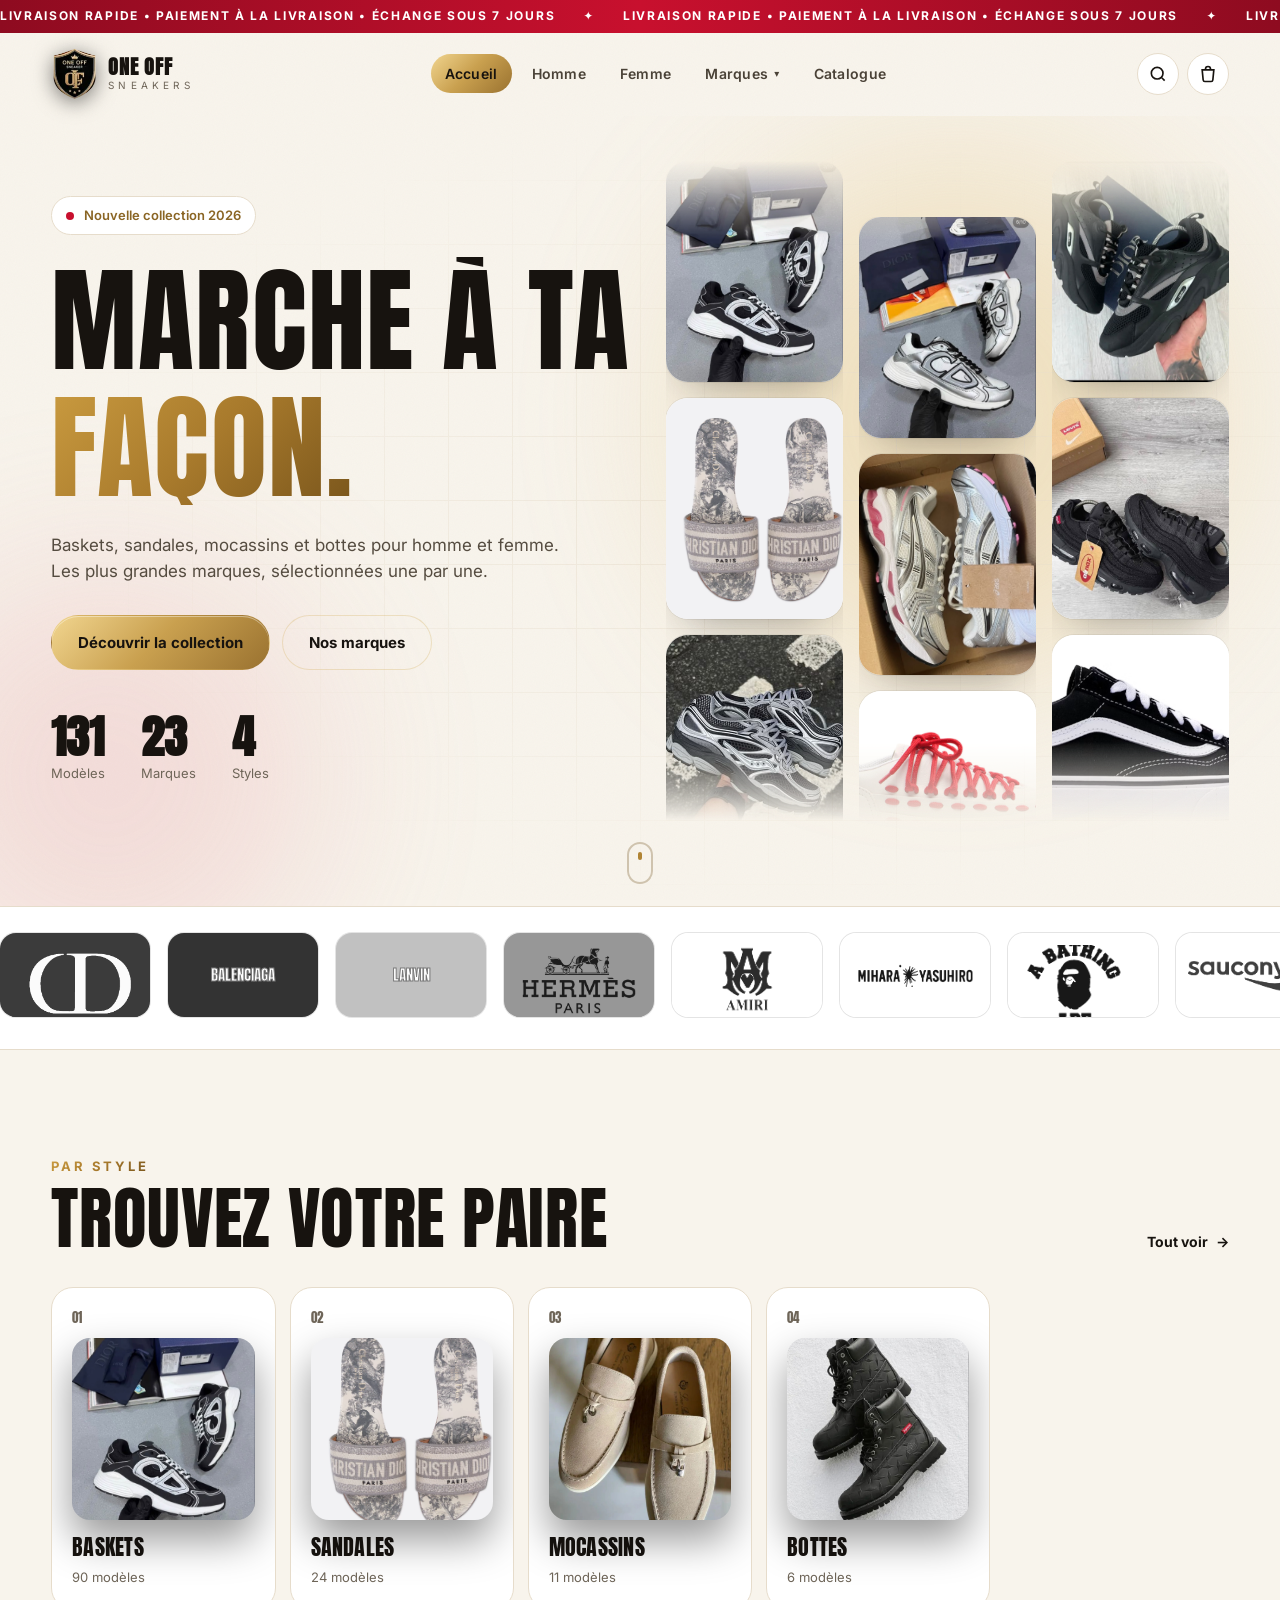
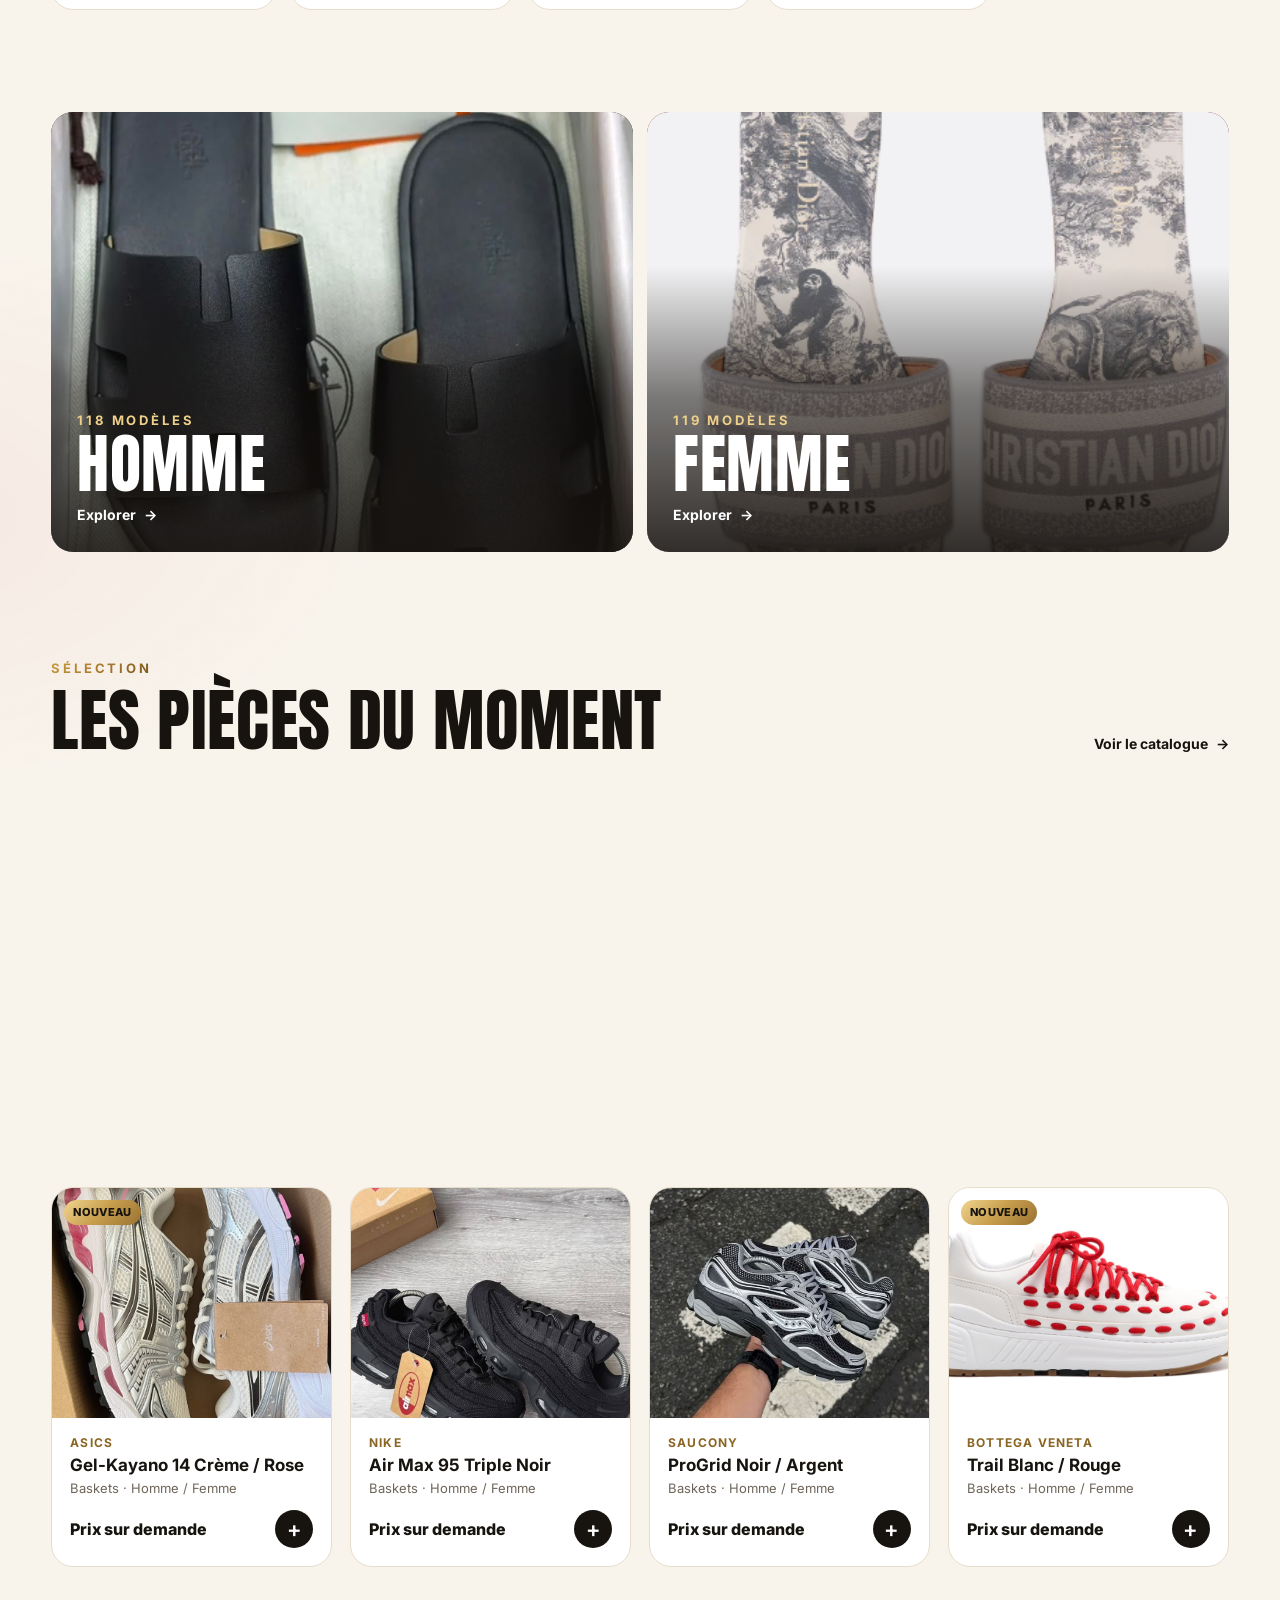
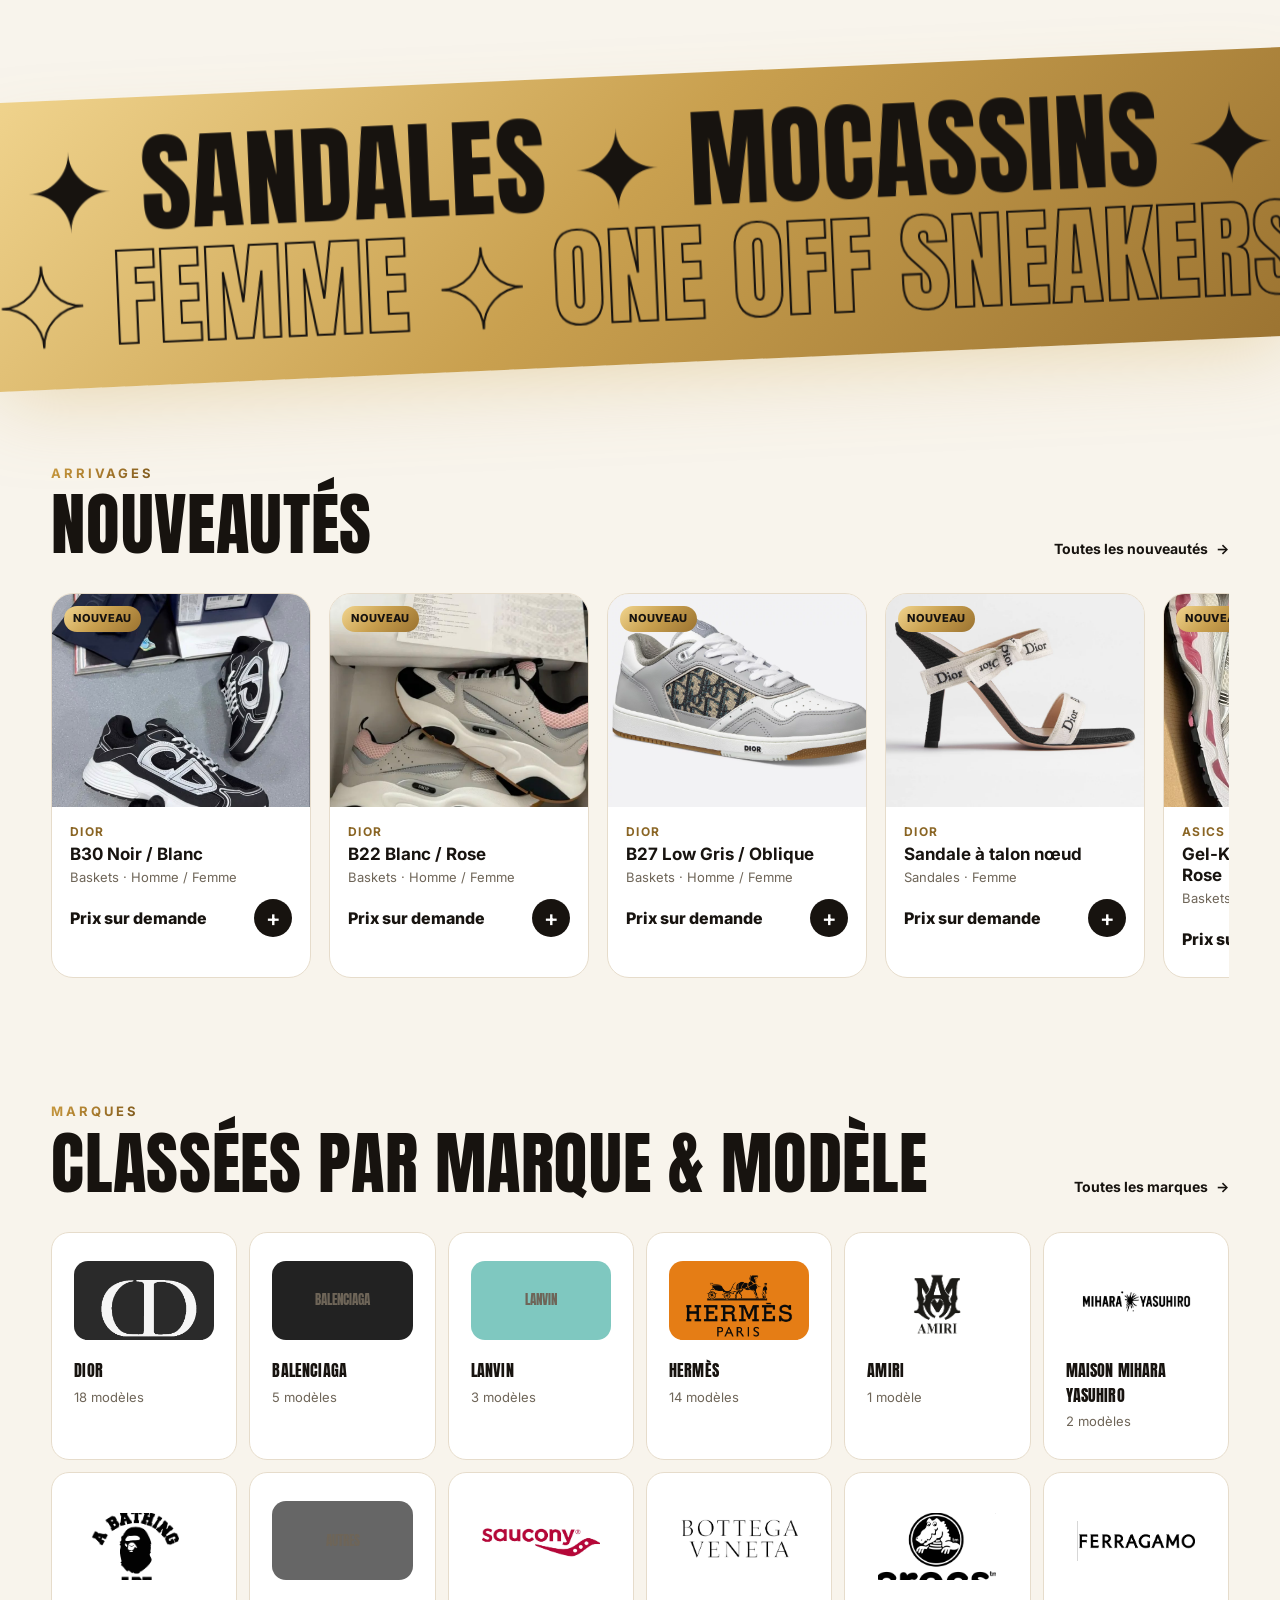
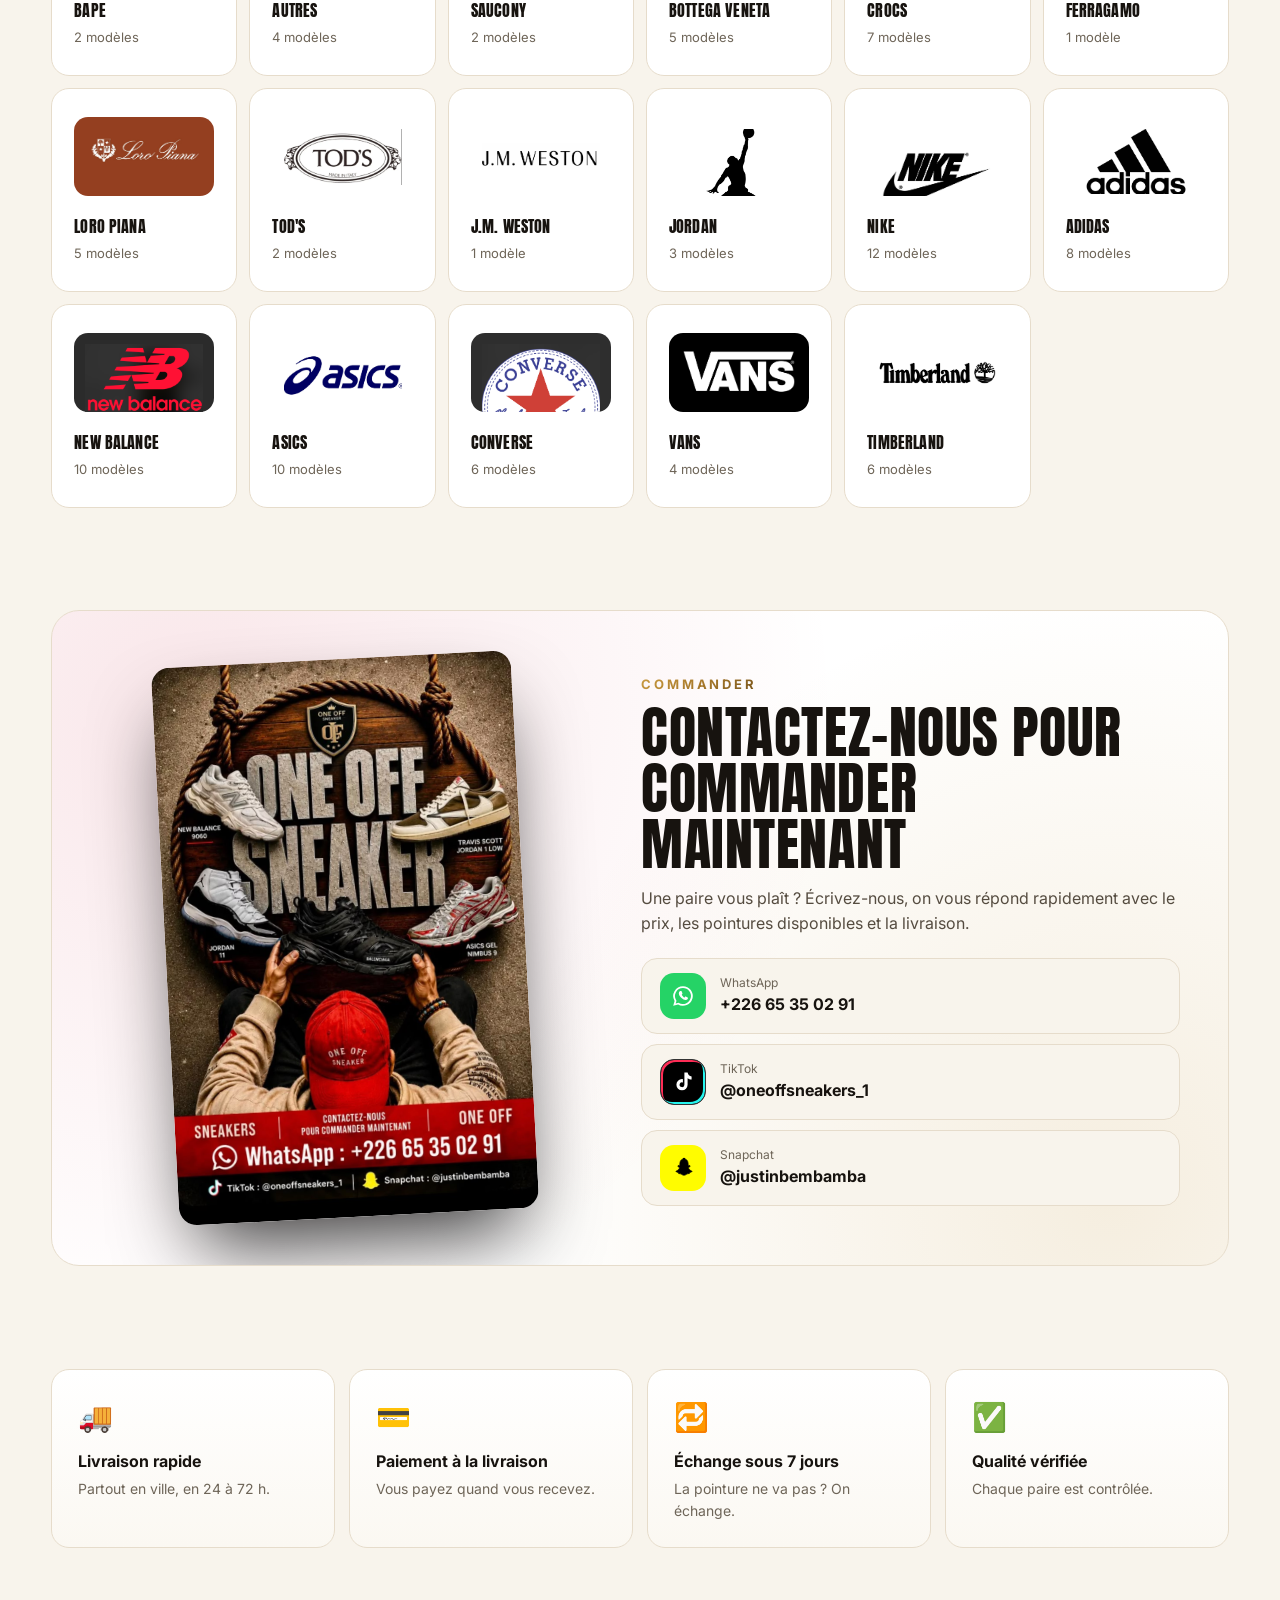
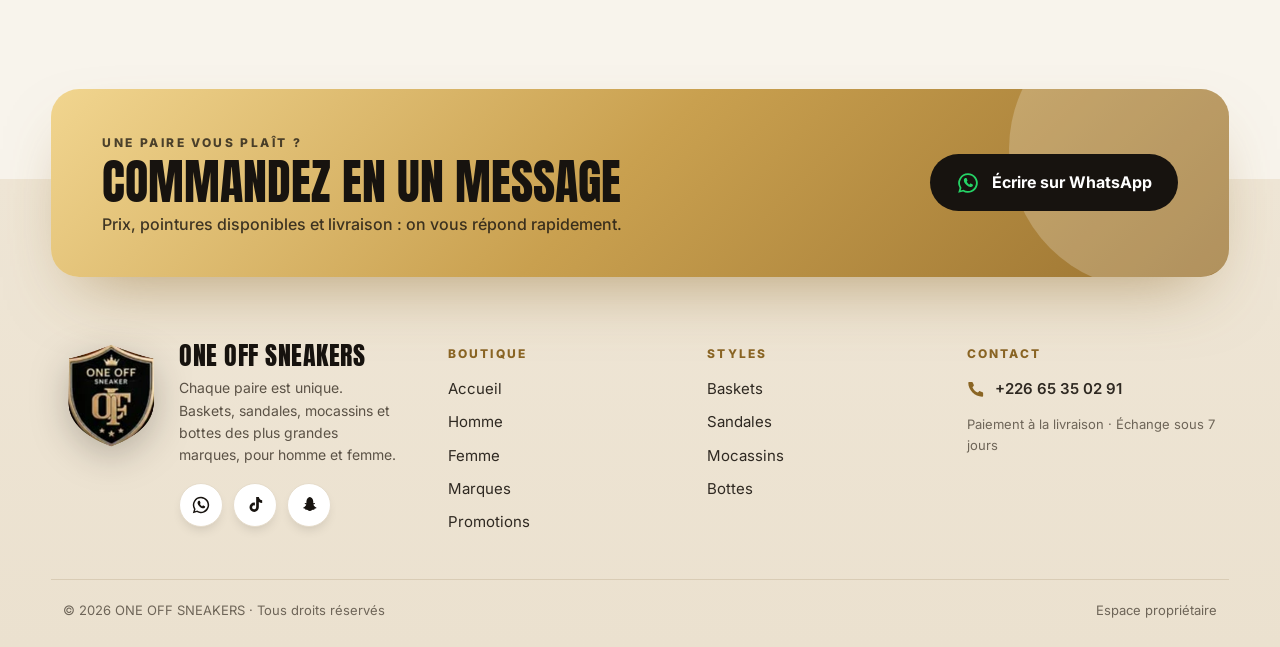
==== index.html @ 258105b0 "Site ONE OFF SNEAKERS : boutique + espace propriétaire Boutique 100 % JavaScript (accueil animé, cat" ====
<!doctype html>
<html lang="fr">
<head>
  <meta charset="utf-8">
  <meta name="viewport" content="width=device-width, initial-scale=1">
  <title>ONE OFF SNEAKERS — Chaussures homme & femme</title>
  <meta name="description" content="ONE OFF SNEAKERS : baskets, nu-pieds, sandales, souliers et mocassins pour homme et femme. Classés par marque et par modèle.">
  <link rel="preconnect" href="https://fonts.googleapis.com">
  <link rel="preconnect" href="https://fonts.gstatic.com" crossorigin>
  <link href="https://fonts.googleapis.com/css2?family=Anton&family=Inter:wght@400;500;600;700;800&display=swap" rel="stylesheet">
  <link rel="stylesheet" href="css/style.css">
  <link rel="icon" type="image/png" href="img/logo-oneoff.png">
</head>
<body>
  <!-- Loader d'intro -->
  <div id="loader" aria-hidden="true">
    <div class="loader-inner">
      <img class="loader-logo" src="img/logo-oneoff.png" alt="">
      <div class="loader-word"><span>ONE</span><span>OFF</span></div>
      <div class="loader-sub">SNEAKERS</div>
      <div class="loader-bar"><i></i></div>
    </div>
  </div>
  <div class="noise" aria-hidden="true"></div>

  <div class="announce"><div class="announce-track" id="announce"></div></div>

  <header class="site-header" id="header">
    <a href="#/" class="logo" aria-label="Accueil ONE OFF SNEAKERS">
      <img class="logo-img" src="img/logo-oneoff.png" alt="">
      <span class="logo-text"><b>ONE OFF</b><small>SNEAKERS</small></span>
    </a>
    <nav class="main-nav" id="mainNav">
      <a href="#/" data-nav="home">Accueil</a>
      <a href="#/catalogue?genre=homme" data-nav="homme">Homme</a>
      <a href="#/catalogue?genre=femme" data-nav="femme">Femme</a>
      <div class="nav-drop">
        <a href="#/marques" data-nav="marques">Marques <span class="caret">▾</span></a>
        <div class="mega" id="megaBrands"></div>
      </div>
      <a href="#/catalogue" data-nav="catalogue">Catalogue</a>
    </nav>
    <div class="header-actions">
      <button class="icon-btn" id="searchBtn" aria-label="Rechercher">
        <svg viewBox="0 0 24 24" width="20" height="20" fill="none" stroke="currentColor" stroke-width="2"><circle cx="11" cy="11" r="7"/><path d="m20 20-3.5-3.5"/></svg>
      </button>
      <button class="icon-btn cart-btn" id="cartBtn" aria-label="Panier">
        <svg viewBox="0 0 24 24" width="20" height="20" fill="none" stroke="currentColor" stroke-width="2"><path d="M5 7h14l-1.2 12.2a2 2 0 0 1-2 1.8H8.2a2 2 0 0 1-2-1.8z"/><path d="M9 7V6a3 3 0 0 1 6 0v1"/></svg>
        <span class="cart-count" id="cartCount">0</span>
      </button>
      <button class="burger" id="burger" aria-label="Menu"><span></span><span></span><span></span></button>
    </div>
  </header>

  <main id="app" tabindex="-1"></main>

  <footer class="site-footer" id="footer"></footer>

  <!-- Recherche -->
  <div class="search-overlay" id="searchOverlay" aria-hidden="true">
    <button class="search-close" id="searchClose" aria-label="Fermer">✕</button>
    <div class="search-box">
      <input id="searchInput" type="search" placeholder="Marque, modèle, style…" autocomplete="off">
      <div class="search-results" id="searchResults"></div>
    </div>
  </div>

  <!-- Panier -->
  <div class="drawer-backdrop" id="backdrop"></div>
  <aside class="cart-drawer" id="cartDrawer" aria-label="Panier">
    <header><h3>Votre panier</h3><button class="icon-btn" id="cartClose" aria-label="Fermer">✕</button></header>
    <div class="cart-items" id="cartItems"></div>
    <footer class="cart-foot" id="cartFoot"></footer>
  </aside>

  <div class="toasts" id="toasts"></div>

  <script src="js/shoe-art.js"></script>
  <script src="js/data.js"></script>
  <script src="js/store.js"></script>
  <script src="js/app.js"></script>
</body>
</html>
---- css/style.css ----
/* =========================================================
   ONE OFF SNEAKERS — Styles boutique
   ========================================================= */
:root {
  --bg: #0a0908;
  --bg2: #13110f;
  --card: #181512;
  --line: #2c2722;
  --text: #f6f0e6;
  --muted: #a89f92;
  --accent: #d4af5f;
  --accent-ink: #0a0908;
  --hot: #c8102e;
  --paper: #f1ece3;
  --paper2: #e0d8ca;
  --radius: 22px;
  --ease: cubic-bezier(.2, .9, .25, 1);
  --font-display: 'Anton', 'Arial Narrow', Impact, sans-serif;
  --font: 'Inter', system-ui, -apple-system, 'Segoe UI', Roboto, sans-serif;
  --gutter: clamp(16px, 4vw, 56px);
}

*, *::before, *::after { box-sizing: border-box; }
html { -webkit-text-size-adjust: 100%; }
body {
  margin: 0; background: var(--bg); color: var(--text);
  font-family: var(--font); font-size: 16px; line-height: 1.55;
  overflow-x: hidden; -webkit-font-smoothing: antialiased;
}
img { max-width: 100%; display: block; }
a { color: inherit; text-decoration: none; }
button, input, select { font: inherit; color: inherit; }
button { cursor: pointer; background: none; border: 0; padding: 0; }
::selection { background: var(--accent); color: var(--accent-ink); }
.muted { color: var(--muted); }
.small { font-size: 13px; }
:focus-visible { outline: 2px solid var(--accent); outline-offset: 3px; border-radius: 6px; }
body.has-cursor, body.has-cursor a, body.has-cursor button { cursor: none; }

/* ---------- Loader ---------- */
#loader {
  position: fixed; inset: 0; z-index: 1000; background: var(--bg);
  display: grid; place-items: center;
  transition: clip-path .9s var(--ease);
  clip-path: inset(0 0 0 0);
}
#loader.done { clip-path: inset(0 0 100% 0); }
.loader-word { display: flex; gap: .25em; font-family: var(--font-display); font-size: clamp(48px, 12vw, 140px); line-height: .9; overflow: hidden; }
.loader-word span { display: inline-block; transform: translateY(110%); animation: up .9s var(--ease) forwards; }
.loader-word span:nth-child(2) { animation-delay: .12s; color: var(--accent); }
.loader-sub { letter-spacing: .8em; text-align: center; color: var(--muted); font-weight: 600; margin-top: 10px; opacity: 0; animation: fade .6s .5s forwards; }
.loader-bar { height: 2px; background: var(--line); margin-top: 26px; overflow: hidden; border-radius: 2px; }
.loader-bar i { display: block; height: 100%; width: 100%; background: var(--accent); transform-origin: left; transform: scaleX(0); animation: grow 1.2s .1s var(--ease) forwards; }
@keyframes up { to { transform: none; } }
@keyframes fade { to { opacity: 1; } }
@keyframes grow { to { transform: scaleX(1); } }

/* ---------- Curseur ---------- */
.cursor, .cursor-dot { position: fixed; left: 0; top: 0; pointer-events: none; z-index: 2000; display: none; }
.has-cursor .cursor, .has-cursor .cursor-dot { display: block; }
.cursor { width: 38px; height: 38px; margin: -19px 0 0 -19px; border: 1.5px solid rgba(255,255,255,.55); border-radius: 50%; transition: width .25s, height .25s, margin .25s, background .25s, border-color .25s; mix-blend-mode: difference; }
.cursor.hover { width: 64px; height: 64px; margin: -32px 0 0 -32px; background: var(--accent); border-color: var(--accent); }
.cursor-dot { width: 6px; height: 6px; margin: -3px 0 0 -3px; border-radius: 50%; background: var(--accent); }
.noise { position: fixed; inset: 0; pointer-events: none; z-index: 1; opacity: .05;
  background-image: url("data:image/svg+xml,%3Csvg xmlns='http://www.w3.org/2000/svg' width='160' height='160'%3E%3Cfilter id='n'%3E%3CfeTurbulence type='fractalNoise' baseFrequency='.9' numOctaves='2'/%3E%3C/filter%3E%3Crect width='100%25' height='100%25' filter='url(%23n)'/%3E%3C/svg%3E"); }

/* ---------- Bandeau annonce ---------- */
.announce { background: var(--accent); color: var(--accent-ink); font-size: 12px; font-weight: 700; letter-spacing: .08em; text-transform: uppercase; overflow: hidden; white-space: nowrap; position: relative; z-index: 60; }
.announce-track { display: inline-flex; gap: 28px; padding: 7px 0; animation: marquee 40s linear infinite; }
.announce-track i { font-style: normal; }

/* ---------- En-tête ---------- */
.site-header {
  position: sticky; top: 0; z-index: 50; display: flex; align-items: center; gap: 24px;
  padding: 14px var(--gutter); transition: transform .45s var(--ease), background .3s, padding .3s, border-color .3s;
  border-bottom: 1px solid transparent;
}
.site-header.scrolled { background: rgba(11,11,13,.78); backdrop-filter: blur(16px); -webkit-backdrop-filter: blur(16px); border-color: var(--line); padding-top: 10px; padding-bottom: 10px; }
.site-header.hide { transform: translateY(-110%); }
.logo { display: inline-flex; align-items: center; gap: 10px; }
.logo-mark { width: 40px; height: 40px; border-radius: 12px; background: var(--accent); color: var(--accent-ink); display: grid; place-items: center; font-family: var(--font-display); font-size: 14px; transition: transform .5s var(--ease); }
.logo:hover .logo-mark { transform: rotate(-12deg) scale(1.08); }
.logo-img { height: 48px; width: auto; filter: drop-shadow(0 4px 10px rgba(0,0,0,.5)); transition: transform .5s var(--ease); }
.logo:hover .logo-img { transform: rotate(-8deg) scale(1.08); }
.loader-logo { width: 110px; margin: 0 auto 18px; opacity: 0; transform: scale(.6) rotate(-10deg); animation: logoIn .9s var(--ease) .05s forwards; filter: drop-shadow(0 10px 30px rgba(201,162,39,.35)); }
@keyframes logoIn { to { opacity: 1; transform: none; } }

/* ---------- Logos des marques ---------- */
.blogo { display: grid; place-items: center; background: var(--lb); border-radius: 14px; overflow: hidden; flex: none; }
.blogo img { width: 100%; height: 100%; object-fit: contain; padding: 8%; }
.blogo-text { color: #fff; font-family: var(--font-display); text-transform: uppercase; text-align: center; padding: 6px; line-height: 1.05; }
.tile-logo { width: 100%; aspect-ratio: 16 / 9; margin-bottom: 14px; transition: transform .5s var(--ease); font-size: 18px; }
.brand-tile:hover .tile-logo { transform: scale(1.04) rotate(-1.5deg); }
.brand-tile .tile-logo + b { font-size: 16px; }
.row-logo { width: 120px; height: 72px; font-size: 13px; transition: transform .5s var(--ease); }
.brand-row:hover .row-logo { transform: rotate(-4deg) scale(1.05); }
.hero-logo { width: 180px; height: 100px; margin: 4px 0 18px; box-shadow: 0 20px 50px -20px rgba(0,0,0,.8); animation: titleIn .9s var(--ease); }
.mega-logo { width: 38px; height: 24px; border-radius: 6px; }
.mega-logo img { padding: 3px; }

/* ---------- Bloc contact (affiche) ---------- */
.contact-band { display: grid; grid-template-columns: minmax(0, 1fr) minmax(0, 1.1fr); gap: clamp(24px, 4vw, 60px); align-items: center; padding: clamp(28px, 4vw, 48px); border-radius: 28px; background: radial-gradient(circle at 20% 20%, rgba(200,16,46,.25), transparent 60%), var(--card); border: 1px solid var(--line); overflow: hidden; }
.contact-poster { position: relative; justify-self: center; width: min(360px, 100%); transform: rotate(-3deg); transition: transform .6s var(--ease); }
.contact-poster img { width: 100%; border-radius: 18px; box-shadow: 0 40px 80px -20px rgba(0,0,0,.8); }
.contact-band:hover .contact-poster { transform: rotate(0) scale(1.02); }
.contact-text h2 { font-family: var(--font-display); font-size: clamp(30px, 4.4vw, 56px); line-height: 1; margin: 8px 0 14px; text-transform: uppercase; }
.contact-text p { color: var(--muted); margin: 0 0 22px; }
.contact-links { display: flex; flex-direction: column; gap: 10px; }
.contact-link { display: flex; align-items: center; gap: 14px; padding: 14px 18px; border-radius: 16px; border: 1px solid var(--line); background: rgba(255,255,255,.02); transition: transform .35s var(--ease), border-color .25s, background .25s; }
.contact-link:hover { transform: translateX(6px); border-color: var(--accent); background: rgba(255,255,255,.05); }
.contact-link .ci { width: 42px; height: 42px; border-radius: 12px; display: grid; place-items: center; font-weight: 800; flex: none; }
.contact-link small { display: block; color: var(--muted); font-size: 12px; }
.contact-link b { font-size: 16px; }
.ci.wa { background: #25d366; color: #fff; } .ci.tt { background: #111; color: #fff; border: 1px solid #333; } .ci.sc { background: #fffc00; color: #111; }
@media (max-width: 860px) { .contact-band { grid-template-columns: minmax(0, 1fr); } .contact-poster { width: min(280px, 80%); } }
.logo-text { display: flex; flex-direction: column; line-height: 1; }
.logo-text b { font-family: var(--font-display); font-size: 17px; letter-spacing: .02em; }
.logo-text small { font-size: 10px; letter-spacing: .42em; color: var(--muted); margin-top: 3px; }

.main-nav { display: flex; gap: 6px; margin: 0 auto; }
.main-nav > a, .nav-drop > a { position: relative; padding: 9px 14px; border-radius: 999px; font-weight: 600; font-size: 14px; color: var(--muted); transition: color .25s, background .25s; display: inline-flex; align-items: center; gap: 6px; }
.main-nav > a:hover, .nav-drop > a:hover { color: var(--text); background: rgba(255,255,255,.06); }
.main-nav a.active { color: var(--accent-ink); background: var(--accent); }
.caret { font-size: 10px; transition: transform .3s; }
.nav-drop { position: relative; }
.nav-drop:hover .caret { transform: rotate(180deg); }
.mega {
  position: absolute; top: calc(100% + 10px); left: 50%; width: 460px; transform: translate(-50%, 10px);
  background: var(--bg2); border: 1px solid var(--line); border-radius: 18px; padding: 14px;
  display: grid; grid-template-columns: 1fr 1fr; gap: 4px;
  opacity: 0; visibility: hidden; transition: .3s var(--ease); box-shadow: 0 30px 60px rgba(0,0,0,.5);
}
.nav-drop:hover .mega, .nav-drop:focus-within .mega { opacity: 1; visibility: visible; transform: translate(-50%, 0); }
.mega::before { content: ''; position: absolute; inset: -12px 0 auto; height: 12px; }
.mega a { padding: 10px 12px; border-radius: 10px; font-weight: 600; font-size: 14px; display: flex; align-items: center; gap: 10px; transition: background .2s, transform .25s var(--ease); }
.mega a:hover { background: rgba(255,255,255,.05); transform: translateX(4px); }
.mega a i { width: 8px; height: 8px; border-radius: 50%; background: var(--bc); }
.mega a.all { grid-column: 1 / -1; color: var(--accent); border-top: 1px solid var(--line); border-radius: 0 0 10px 10px; margin-top: 4px; }

.header-actions { display: flex; align-items: center; gap: 8px; margin-left: auto; }
.main-nav + .header-actions { margin-left: 0; }
.icon-btn { width: 42px; height: 42px; border-radius: 50%; display: grid; place-items: center; border: 1px solid var(--line); transition: background .25s, border-color .25s, transform .3s var(--ease); position: relative; }
.icon-btn:hover { background: rgba(255,255,255,.06); border-color: #3a3a44; transform: translateY(-2px); }
.cart-count { position: absolute; top: -4px; right: -4px; min-width: 20px; height: 20px; padding: 0 5px; border-radius: 999px; background: var(--accent); color: var(--accent-ink); font-size: 11px; font-weight: 800; display: grid; place-items: center; transform: scale(0); transition: transform .4s var(--ease); }
.cart-count.show { transform: scale(1); }
.cart-btn.bump { animation: bump .6s var(--ease); }
@keyframes bump { 30% { transform: scale(1.25) rotate(-8deg); } 60% { transform: scale(.92) rotate(4deg); } }
.burger { display: none; width: 42px; height: 42px; border-radius: 50%; border: 1px solid var(--line); position: relative; }
.burger span { position: absolute; left: 12px; right: 12px; height: 2px; background: currentColor; border-radius: 2px; transition: .35s var(--ease); }
.burger span:nth-child(1) { top: 14px; } .burger span:nth-child(2) { top: 20px; } .burger span:nth-child(3) { top: 26px; }
.menu-open .burger span:nth-child(1) { top: 20px; transform: rotate(45deg); }
.menu-open .burger span:nth-child(2) { opacity: 0; transform: scaleX(0); }
.menu-open .burger span:nth-child(3) { top: 20px; transform: rotate(-45deg); }

/* ---------- Transitions de page ---------- */
#app { position: relative; z-index: 2; outline: none; min-height: 60vh; }
#app.page-leave { opacity: 0; transform: translateY(14px); filter: blur(4px); transition: .26s ease-in; }
#app.page-enter { animation: pageIn .6s var(--ease); }
@keyframes pageIn { from { opacity: 0; transform: translateY(24px); } to { opacity: 1; transform: none; } }

[data-reveal] { opacity: 0; transform: translateY(36px); transition: opacity .8s var(--ease), transform .8s var(--ease); transition-delay: var(--d, 0ms); }
[data-reveal].in { opacity: 1; transform: none; }

/* ---------- Boutons ---------- */
.btn { display: inline-flex; align-items: center; justify-content: center; gap: 8px; padding: 15px 26px; border-radius: 999px; font-weight: 700; font-size: 15px; border: 1px solid transparent; transition: transform .35s var(--ease), background .25s, color .25s, border-color .25s, box-shadow .3s; position: relative; overflow: hidden; white-space: nowrap; }
.btn-primary { background: var(--accent); color: var(--accent-ink); }
.btn-primary::after { content: ''; position: absolute; inset: 0; background: linear-gradient(110deg, transparent 30%, rgba(255,255,255,.55) 50%, transparent 70%); transform: translateX(-120%); transition: transform .7s var(--ease); }
.btn-primary:hover::after { transform: translateX(120%); }
.btn-primary:hover { box-shadow: 0 10px 40px -8px rgba(212,175,95,.55); }
.btn-ghost { border-color: var(--line); background: rgba(255,255,255,.02); }
.btn-ghost:hover { border-color: var(--text); background: rgba(255,255,255,.06); }
.btn:disabled { opacity: .45; pointer-events: none; }
.btn-block { width: 100%; }
.grow { flex: 1; }
.link-btn { color: var(--muted); font-size: 13px; font-weight: 600; text-decoration: underline; text-underline-offset: 3px; }
.link-btn:hover { color: var(--text); }
.arrow-link { display: inline-flex; align-items: center; gap: 8px; font-weight: 700; font-size: 14px; }
.arrow-link span { transition: transform .35s var(--ease); }
a:hover .arrow-link span, .arrow-link:hover span { transform: translateX(6px); }

/* ---------- HERO ---------- */
.hero { position: relative; min-height: calc(100vh - 110px); min-height: calc(100svh - 110px); display: grid; grid-template-columns: 1.05fr 1fr; align-items: center; gap: 24px; padding: 40px var(--gutter) 80px; overflow: hidden; }
.hero-bg { position: absolute; inset: 0; z-index: -1; }
.blob { position: absolute; border-radius: 50%; filter: blur(90px); opacity: .45; animation: blob 18s ease-in-out infinite alternate; }
.b1 { width: 520px; height: 520px; background: #6b4f1d; right: 5%; top: 5%; }
.b2 { width: 420px; height: 420px; background: #5a0f18; left: -8%; bottom: -10%; animation-delay: -6s; }
@keyframes blob { 50% { transform: translate(60px, -40px) scale(1.15); } 100% { transform: translate(-40px, 30px) scale(.95); } }
.hero-grid { position: absolute; inset: 0; background-image: linear-gradient(var(--line) 1px, transparent 1px), linear-gradient(90deg, var(--line) 1px, transparent 1px); background-size: 64px 64px; opacity: .35; mask-image: radial-gradient(ellipse at 60% 50%, #000 10%, transparent 70%); -webkit-mask-image: radial-gradient(ellipse at 60% 50%, #000 10%, transparent 70%); }

.eyebrow { display: inline-flex; align-items: center; gap: 10px; padding: 8px 14px; border: 1px solid var(--line); border-radius: 999px; font-size: 13px; font-weight: 600; color: var(--muted); margin: 0 0 22px; opacity: 0; transform: translateY(20px); transition: .8s var(--ease) .1s; }
.pulse { width: 8px; height: 8px; border-radius: 50%; background: var(--accent); box-shadow: 0 0 0 0 rgba(212,175,95,.7); animation: pulse 1.8s infinite; }
@keyframes pulse { 70% { box-shadow: 0 0 0 12px rgba(212,175,95,0); } 100% { box-shadow: 0 0 0 0 rgba(212,175,95,0); } }
.hero-title { font-family: var(--font-display); font-size: clamp(46px, 7.6vw, 118px); line-height: .92; letter-spacing: -.02em; margin: 0 0 22px; text-transform: uppercase; }
.hero-title .w { display: inline-block; overflow: hidden; vertical-align: top; padding-bottom: .04em; }
.hero-title .w > span { display: inline-block; transform: translateY(110%) rotate(6deg); transition: transform 1s var(--ease); transition-delay: calc(var(--i) * 90ms + 250ms); }
.hero-title .w:last-child > span { color: var(--accent); }
.hero-sub { max-width: 520px; color: var(--muted); font-size: 17px; margin: 0 0 30px; opacity: 0; transform: translateY(20px); transition: .8s var(--ease) .6s; }
.hero-cta { display: flex; flex-wrap: wrap; gap: 12px; opacity: 0; transform: translateY(20px); transition: .8s var(--ease) .75s; }
.hero-stats { display: flex; gap: 36px; margin-top: 44px; opacity: 0; transition: .8s var(--ease) .9s; }
.hero-stats b { display: block; font-family: var(--font-display); font-size: 38px; line-height: 1; }
.hero-stats span { color: var(--muted); font-size: 13px; }
.hero.ready .eyebrow, .hero.ready .hero-sub, .hero.ready .hero-cta, .hero.ready .hero-stats { opacity: 1; transform: none; }
.hero.ready .hero-title .w > span { transform: none; }

.hero-visual { position: relative; aspect-ratio: 1 / 1; max-height: 640px; display: grid; place-items: center; opacity: 0; transform: scale(.9); transition: 1.2s var(--ease) .3s; }
.hero.ready .hero-visual { opacity: 1; transform: none; }
.big-word { position: absolute; left: 50%; top: 50%; transform: translate(-50%, -50%); font-family: var(--font-display); font-size: clamp(90px, 15vw, 230px); line-height: .8; white-space: nowrap; color: transparent; -webkit-text-stroke: 1.5px rgba(255,255,255,.1); pointer-events: none; transition: transform .6s ease-out; }
.hero-ring { position: absolute; width: 78%; aspect-ratio: 1; border-radius: 50%; background: radial-gradient(circle at 40% 35%, #f6f5ef, var(--paper) 45%, var(--paper2)); box-shadow: 0 50px 120px -30px rgba(212,175,95,.25), inset 0 -20px 60px rgba(0,0,0,.08); }
.hero-ring.r2 { width: 92%; background: none; border: 1px dashed rgba(255,255,255,.18); animation: spin 40s linear infinite; }
@keyframes spin { to { transform: rotate(360deg); } }
.hero-shoe { position: relative; width: 92%; transition: transform .6s ease-out; }
.hero-shoe img { width: 100%; animation: float 5s ease-in-out infinite; transition: opacity .26s, transform .26s, filter .26s; mix-blend-mode: multiply; }
.hero-shoe img.swap { opacity: 0; transform: translateY(10px) scale(.92) rotate(-6deg); filter: blur(6px); }
@keyframes float { 50% { translate: 0 -16px; rotate: -2deg; } }
.hero-views { position: absolute; bottom: 4%; left: 50%; transform: translateX(-50%); display: flex; gap: 4px; padding: 5px; background: rgba(11,11,13,.75); backdrop-filter: blur(10px); border: 1px solid var(--line); border-radius: 999px; }
.hero-views button { padding: 6px 12px; border-radius: 999px; font-size: 12px; font-weight: 700; color: var(--muted); transition: .25s; }
.hero-views button.active { background: var(--accent); color: var(--accent-ink); }
.hero-card { position: absolute; top: 10%; right: 0; padding: 14px 18px; border-radius: 16px; background: rgba(11,11,13,.8); backdrop-filter: blur(10px); border: 1px solid var(--line); display: flex; flex-direction: column; animation: float 6s ease-in-out -2s infinite; transition: border-color .3s; }
.hero-card:hover { border-color: var(--accent); }
.hero-card small { color: var(--muted); font-size: 12px; } .hero-card b { font-size: 16px; } .hero-card span { color: var(--accent); font-weight: 700; font-size: 14px; }
.hero-dots { position: absolute; left: 0; top: 50%; transform: translateY(-50%); display: flex; flex-direction: column; gap: 8px; }
.hero-dots button { width: 8px; height: 8px; border-radius: 8px; background: var(--line); transition: .35s var(--ease); }
.hero-dots button.active { height: 28px; background: var(--accent); }
.scroll-hint { position: absolute; left: 50%; bottom: 22px; width: 26px; height: 42px; border: 2px solid var(--line); border-radius: 14px; transform: translateX(-50%); }
.scroll-hint span { position: absolute; left: 50%; top: 8px; width: 4px; height: 8px; margin-left: -2px; border-radius: 2px; background: var(--accent); animation: wheel 1.6s infinite; }
@keyframes wheel { 0% { opacity: 1; transform: none; } 100% { opacity: 0; transform: translateY(14px); } }

/* ---------- Marquee ---------- */
.marquee { border-block: 1px solid var(--line); overflow: hidden; padding: 22px 0; background: var(--bg2); }
.marquee-track { display: inline-flex; align-items: center; gap: 40px; white-space: nowrap; animation: marquee 30s linear infinite; }
.marquee:hover .marquee-track { animation-play-state: paused; }
.marquee a { font-family: var(--font-display); font-size: clamp(26px, 4vw, 44px); text-transform: uppercase; color: transparent; -webkit-text-stroke: 1px #6b6b75; transition: color .3s, -webkit-text-stroke-color .3s; }
.marquee a:hover { color: var(--accent); -webkit-text-stroke-color: var(--accent); }
.marquee i { color: var(--accent); font-style: normal; }
@keyframes marquee { to { transform: translateX(-50%); } }

/* ---------- Sections ---------- */
.section { padding: clamp(56px, 8vw, 110px) var(--gutter) 0; position: relative; z-index: 2; }
.section-head { display: flex; align-items: flex-end; justify-content: space-between; gap: 20px; margin-bottom: 34px; flex-wrap: wrap; }
.section-head h2 { font-family: var(--font-display); font-size: clamp(30px, 4.6vw, 60px); line-height: 1; margin: 6px 0 0; text-transform: uppercase; letter-spacing: -.01em; }
.kicker { color: var(--accent); font-weight: 700; font-size: 13px; letter-spacing: .14em; text-transform: uppercase; }

/* Types */
.types-grid { display: grid; grid-template-columns: repeat(5, 1fr); gap: 14px; }
.type-card { position: relative; display: flex; flex-direction: column; justify-content: space-between; min-height: 300px; padding: 20px; border-radius: var(--radius); background: var(--card); border: 1px solid var(--line); overflow: hidden; transform-style: preserve-3d; transform: perspective(900px) rotateX(var(--rx, 0)) rotateY(var(--ry, 0)); transition: transform .4s var(--ease), border-color .3s, background .4s, opacity .8s var(--ease); }
.type-card[data-reveal]:not(.in) { transform: translateY(36px); }
.type-card::before { content: ''; position: absolute; inset: auto -30% -60% -30%; height: 70%; background: radial-gradient(circle, rgba(212,175,95,.35), transparent 65%); opacity: 0; transition: opacity .4s; }
.type-card:hover { border-color: var(--accent); }
.type-card:hover::before { opacity: 1; }
.type-num { font-family: var(--font-display); color: var(--muted); font-size: 14px; }
.type-card img { width: 120%; max-width: none; margin: 0 -10%; filter: drop-shadow(0 20px 20px rgba(0,0,0,.4)); transition: transform .6s var(--ease); transform: translateZ(40px); }
.type-card:hover img { transform: translateZ(60px) rotate(-8deg) scale(1.08); }
.type-card h3 { margin: 0; font-size: 22px; font-family: var(--font-display); text-transform: uppercase; }
.type-card span { color: var(--muted); font-size: 13px; }
.type-arrow { position: absolute; right: 18px; bottom: 20px; width: 38px; height: 38px; border-radius: 50%; background: var(--accent); color: var(--accent-ink) !important; display: grid; place-items: center; font-weight: 800; font-size: 16px !important; transform: scale(0) rotate(-90deg); transition: transform .45s var(--ease); }
.type-card:hover .type-arrow { transform: scale(1) rotate(0); }

/* Genres */
.genders { display: grid; grid-template-columns: 1fr 1fr; gap: 14px; }
.gender-tile { position: relative; min-height: 420px; border-radius: var(--radius); overflow: hidden; display: flex; flex-direction: column; justify-content: flex-end; padding: 26px; isolation: isolate; }
.gender-tile::before { content: ''; position: absolute; inset: 0; z-index: -2; transition: transform 1s var(--ease); }
.g-homme::before { background: linear-gradient(160deg, #1d2a5b, #0e1326); }
.g-femme::before { background: linear-gradient(160deg, #7a2445, #2a0e1a); }
.g-enfant::before { background: linear-gradient(160deg, #d18a2c, #4a2a0c); }
.gender-tile:hover::before { transform: scale(1.08); }
.gender-pics { position: absolute; inset: 0; z-index: -1; }
.gender-pics img { position: absolute; width: 62%; filter: drop-shadow(0 20px 25px rgba(0,0,0,.5)); transition: transform .8s var(--ease); }
.gender-pics img[style*="--j:0"] { left: -6%; top: 6%; transform: rotate(-14deg); }
.gender-pics img[style*="--j:1"] { right: -4%; top: 18%; width: 46%; transform: rotate(8deg); }
.gender-pics img[style*="--j:2"] { left: 18%; top: 38%; width: 54%; transform: rotate(-4deg); }
.gender-tile:hover .gender-pics img[style*="--j:0"] { transform: rotate(-20deg) translate(-10px, -14px) scale(1.06); }
.gender-tile:hover .gender-pics img[style*="--j:1"] { transform: rotate(16deg) translate(10px, -10px) scale(1.08); }
.gender-tile:hover .gender-pics img[style*="--j:2"] { transform: rotate(2deg) translateY(-18px) scale(1.05); }
.gender-text h3 { font-family: var(--font-display); font-size: clamp(40px, 5vw, 72px); margin: 4px 0 8px; text-transform: uppercase; line-height: .9; }
.gender-text .kicker { color: rgba(255,255,255,.8); }

/* ---------- Cartes produit ---------- */
.grid { display: grid; grid-template-columns: repeat(auto-fill, minmax(250px, 1fr)); gap: 18px; transition: opacity .22s, transform .22s; }
.grid.fading { opacity: 0; transform: translateY(10px); }
.card { perspective: 1000px; }
.card-inner { position: relative; height: 100%; border-radius: var(--radius); background: var(--card); border: 1px solid var(--line); overflow: hidden; transform: rotateX(var(--rx, 0)) rotateY(var(--ry, 0)); transition: transform .35s var(--ease), border-color .3s, box-shadow .4s; transform-style: preserve-3d; }
.card:hover .card-inner { border-color: #3a3a44; box-shadow: 0 30px 60px -25px rgba(0,0,0,.8); }
.card-media { position: relative; display: block; aspect-ratio: 4 / 3.3; background: radial-gradient(circle at 50% 55%, #fbfaf6, var(--paper) 60%, var(--paper2)); overflow: hidden; }
.card-media img { position: absolute; inset: 8% 6%; width: 88%; height: 84%; object-fit: contain; mix-blend-mode: multiply; transition: opacity .5s var(--ease), transform .7s var(--ease); }
.card-media .img-alt { opacity: 0; transform: scale(.85) rotate(8deg); }
.card:hover .img-main { opacity: 0; transform: scale(1.1) rotate(-10deg) translateX(-20px); }
.card:hover .img-alt { opacity: 1; transform: none; }
.card-shine { position: absolute; inset: 0; background: radial-gradient(circle at var(--mx, 50%) var(--my, 50%), rgba(255,255,255,.55), transparent 45%); opacity: 0; transition: opacity .3s; pointer-events: none; mix-blend-mode: soft-light; }
.card:hover .card-shine { opacity: 1; }
.card-views { position: absolute; right: 12px; bottom: 12px; font-size: 11px; font-weight: 700; color: #333; background: rgba(255,255,255,.75); padding: 4px 9px; border-radius: 999px; opacity: 0; transform: translateY(8px); transition: .35s var(--ease); }
.card:hover .card-views { opacity: 1; transform: none; }
.badges { position: absolute; top: 12px; left: 12px; display: flex; gap: 6px; z-index: 2; }
.badge { font-size: 11px; font-weight: 800; padding: 4px 9px; border-radius: 999px; letter-spacing: .03em; text-transform: uppercase; }
.badge.new { background: #0b0b0d; color: var(--accent); }
.badge.sale { background: var(--hot); color: #fff; }
.badge.out { background: #555; color: #fff; }
.card-body { padding: 16px 18px 18px; display: flex; flex-direction: column; gap: 2px; }
.card-brand { font-size: 12px; font-weight: 700; color: var(--muted); text-transform: uppercase; letter-spacing: .1em; }
.card-title { font-weight: 700; font-size: 17px; line-height: 1.25; transition: color .2s; }
.card-title:hover { color: var(--accent); }
.card-meta { font-size: 13px; color: var(--muted); }
.card-foot { display: flex; align-items: center; justify-content: space-between; margin-top: 10px; }
.price { font-weight: 800; font-size: 16px; }
.price s { color: var(--muted); font-weight: 500; font-size: 13px; margin-left: 6px; }
.quick-add { width: 38px; height: 38px; border-radius: 50%; background: var(--text); color: var(--bg); font-size: 22px; font-weight: 600; line-height: 1; display: grid; place-items: center; transition: transform .4s var(--ease), background .25s; }
.quick-add:hover { background: var(--accent); transform: rotate(90deg) scale(1.1); }
.quick-sizes { position: absolute; inset: auto 0 0 0; padding: 18px; background: rgba(18,18,22,.96); backdrop-filter: blur(10px); border-top: 1px solid var(--line); transform: translateY(105%); transition: transform .45s var(--ease); z-index: 3; text-align: center; }
.quick-sizes p { margin: 0 0 10px; font-weight: 700; font-size: 14px; }
.quick-sizes div { display: flex; flex-wrap: wrap; justify-content: center; gap: 6px; margin-bottom: 8px; }
.quick-sizes div button { min-width: 40px; padding: 7px 8px; border: 1px solid var(--line); border-radius: 10px; font-weight: 700; font-size: 13px; transition: .2s; }
.quick-sizes div button:hover { background: var(--accent); color: var(--accent-ink); border-color: var(--accent); }
.card.qs-open .quick-sizes { transform: none; }

/* Slider */
.slider { display: grid; grid-auto-flow: column; grid-auto-columns: minmax(260px, 300px); gap: 18px; overflow-x: auto; scroll-snap-type: x mandatory; padding-bottom: 18px; scrollbar-width: thin; scrollbar-color: var(--line) transparent; cursor: grab; }
.slider.dragging { cursor: grabbing; scroll-snap-type: none; }
.slider.dragging * { pointer-events: none; }
.slider .card { scroll-snap-align: start; }

/* Gros bandeau */
.big-banner { margin-top: clamp(70px, 9vw, 130px); padding: 30px 0; overflow: hidden; background: var(--accent); color: var(--accent-ink); transform: rotate(-2.5deg) scale(1.05); }
.bb-line { font-family: var(--font-display); font-size: clamp(40px, 7vw, 100px); white-space: nowrap; line-height: 1.05; will-change: transform; }
.bb-line.outline { color: transparent; -webkit-text-stroke: 2px var(--accent-ink); }

/* Marques */
.brand-grid { display: grid; grid-template-columns: repeat(auto-fill, minmax(180px, 1fr)); gap: 12px; }
.brand-tile { position: relative; padding: 28px 22px; border-radius: 18px; border: 1px solid var(--line); background: var(--card); overflow: hidden; display: flex; flex-direction: column; gap: 4px; isolation: isolate; transition: border-color .3s, transform .4s var(--ease), opacity .8s var(--ease); }
.brand-tile::before { content: ''; position: absolute; inset: 0; background: var(--bc); z-index: -1; transform: translateY(101%); transition: transform .5s var(--ease); }
.brand-tile:hover::before { transform: none; }
.brand-tile:hover { border-color: var(--bc); }
.brand-tile b { font-family: var(--font-display); font-size: 22px; text-transform: uppercase; }
.brand-tile span { color: var(--muted); font-size: 13px; transition: color .3s; }
.brand-tile:hover span { color: rgba(255,255,255,.85); }

.perks { display: grid; grid-template-columns: repeat(4, 1fr); gap: 14px; }
.perk { padding: 26px; border-radius: 18px; border: 1px solid var(--line); background: linear-gradient(180deg, var(--card), transparent); }
.perk span { font-size: 28px; display: inline-block; transition: transform .5s var(--ease); }
.perk:hover span { transform: scale(1.25) rotate(-10deg); }
.perk b { display: block; margin: 10px 0 4px; }
.perk p { margin: 0; color: var(--muted); font-size: 14px; }

/* ---------- En-tête de page ---------- */
.page-head { padding: clamp(40px, 6vw, 80px) var(--gutter) 20px; border-bottom: 1px solid var(--line); position: relative; overflow: hidden; }
.page-head-inner { position: relative; z-index: 1; }
.crumbs { display: flex; gap: 8px; flex-wrap: wrap; font-size: 13px; color: var(--muted); margin-bottom: 14px; }
.crumbs a:hover { color: var(--accent); }
.page-title { font-family: var(--font-display); font-size: clamp(40px, 7vw, 96px); line-height: .95; margin: 0 0 8px; text-transform: uppercase; animation: titleIn .9s var(--ease); }
.page-title.giant { font-size: clamp(56px, 12vw, 180px); }
@keyframes titleIn { from { opacity: 0; transform: translateY(40px) skewY(4deg); } }
.brand-hero::before { content: ''; position: absolute; width: 60vw; height: 60vw; right: -20vw; top: -30vw; border-radius: 50%; background: var(--bc); opacity: .25; filter: blur(80px); animation: blob 16s ease-in-out infinite alternate; }
.chips { display: flex; flex-wrap: wrap; gap: 8px; }
.chips.jump { margin-top: 18px; }
.chip { padding: 8px 14px; border: 1px solid var(--line); border-radius: 999px; font-size: 13px; font-weight: 600; transition: .25s var(--ease); display: inline-flex; gap: 6px; align-items: center; }
.chip em { font-style: normal; color: var(--muted); font-size: 12px; }
.chip:hover { border-color: var(--text); }
.chip.on { background: var(--accent); color: var(--accent-ink); border-color: var(--accent); transform: scale(1.04); }
.chips.sizes .chip { min-width: 44px; justify-content: center; padding: 8px 6px; }

/* ---------- Catalogue ---------- */
.catalog { display: grid; grid-template-columns: 270px 1fr; gap: 34px; padding: 34px var(--gutter) 0; align-items: start; }
.filters { position: sticky; top: 90px; display: flex; flex-direction: column; gap: 22px; max-height: calc(100vh - 110px); overflow: auto; padding-right: 6px; scrollbar-width: thin; scrollbar-color: var(--line) transparent; }
.filters-head { display: flex; align-items: center; justify-content: space-between; }
.filters-head b { font-size: 18px; }
.filters-close, .filters-open { display: none; }
.f-group h4 { margin: 0 0 10px; font-size: 13px; text-transform: uppercase; letter-spacing: .1em; color: var(--muted); display: flex; justify-content: space-between; }
.f-group output { color: var(--accent); text-transform: none; letter-spacing: 0; }
.checks { display: flex; flex-direction: column; gap: 4px; }
.check { display: flex; align-items: center; gap: 10px; padding: 6px 0; font-size: 14px; font-weight: 500; cursor: pointer; }
.check input { position: absolute; opacity: 0; pointer-events: none; }
.check > span { width: 18px; height: 18px; border-radius: 6px; border: 1.5px solid #4a4a55; display: grid; place-items: center; transition: .25s var(--ease); flex: none; }
.check > span::after { content: ''; width: 8px; height: 4px; border: solid var(--accent-ink); border-width: 0 0 2px 2px; transform: rotate(-45deg) scale(0); transition: transform .25s var(--ease); margin-top: -2px; }
.check input:checked + span { background: var(--accent); border-color: var(--accent); }
.check input:checked + span::after { transform: rotate(-45deg) scale(1); }
.check em { margin-left: auto; font-style: normal; color: var(--muted); font-size: 12px; }
input[type=range] { width: 100%; accent-color: var(--accent); }
.catalog-bar { display: flex; gap: 12px; margin-bottom: 14px; flex-wrap: wrap; }
.search-inline { flex: 1; min-width: 200px; display: flex; align-items: center; gap: 10px; padding: 0 16px; border: 1px solid var(--line); border-radius: 999px; background: var(--bg2); transition: border-color .25s; }
.search-inline:focus-within { border-color: var(--accent); }
.search-inline input { flex: 1; background: none; border: 0; outline: 0; padding: 13px 0; }
select { background: var(--bg2); border: 1px solid var(--line); border-radius: 999px; padding: 12px 16px; outline: 0; }
.active-filters { display: flex; flex-wrap: wrap; gap: 8px; margin-bottom: 18px; min-height: 4px; }
.tag { padding: 6px 12px; border-radius: 999px; background: rgba(255,255,255,.06); border: 1px solid var(--line); font-size: 13px; font-weight: 600; transition: .25s; animation: pop .35s var(--ease); }
.tag:hover { border-color: var(--accent); color: var(--accent); }
.tag.hot { background: var(--accent); color: var(--accent-ink); border-color: var(--accent); }
@keyframes pop { from { transform: scale(.6); opacity: 0; } }
.empty { grid-column: 1 / -1; text-align: center; padding: 60px 20px; color: var(--muted); }
.empty img { width: 220px; margin: 0 auto 10px; opacity: .8; animation: float 4s ease-in-out infinite; }

/* ---------- Page marques ---------- */
.brands-list { display: flex; flex-direction: column; gap: 18px; }
.brand-row { border: 1px solid var(--line); border-radius: var(--radius); background: var(--card); overflow: hidden; transition: border-color .3s, opacity .8s var(--ease), transform .8s var(--ease); }
.brand-row:hover { border-color: var(--bc); }
.brand-row-head { display: flex; align-items: center; gap: 20px; padding: 22px 24px; }
.brand-row-head h2 { margin: 0; font-family: var(--font-display); font-size: clamp(24px, 3vw, 36px); text-transform: uppercase; }
.brand-row-head p { margin: 2px 0 0; }
.brand-row-head .arrow-link { margin-left: auto; white-space: nowrap; }
.brand-initial { width: 58px; height: 58px; border-radius: 16px; background: var(--bc); display: grid; place-items: center; font-family: var(--font-display); font-size: 26px; flex: none; transition: transform .5s var(--ease); }
.brand-row:hover .brand-initial { transform: rotate(-10deg) scale(1.08); }
.brand-models { display: flex; gap: 10px; overflow-x: auto; padding: 0 24px 22px; scrollbar-width: thin; scrollbar-color: var(--line) transparent; }
.model-pill { flex: none; display: flex; align-items: center; gap: 12px; padding: 8px 16px 8px 8px; border-radius: 16px; background: var(--bg2); border: 1px solid var(--line); transition: transform .35s var(--ease), border-color .3s; }
.model-pill:hover { transform: translateY(-4px); border-color: var(--bc); }
.model-pill img { width: 76px; height: 56px; object-fit: contain; background: var(--paper); border-radius: 10px; mix-blend-mode: normal; padding: 4px; }
.model-pill span { display: flex; flex-direction: column; line-height: 1.3; }
.model-pill small { color: var(--muted); font-size: 12px; }

/* ---------- Fiche produit ---------- */
.pdp { display: grid; grid-template-columns: 1.25fr 1fr; gap: clamp(24px, 4vw, 60px); padding: 30px var(--gutter) 0; align-items: start; }
.pdp-crumbs { grid-column: 1 / -1; margin: 0; }
.pdp > *, .catalog > *, .hero > * { min-width: 0; }
.stage-bg-word { max-width: 100%; overflow: hidden; }
.gallery { position: sticky; top: 90px; }
.stage { position: relative; aspect-ratio: 4 / 3.2; border-radius: 28px; background: radial-gradient(circle at 50% 50%, #fdfcf8, var(--paper) 55%, var(--paper2)); overflow: hidden; display: grid; place-items: center; touch-action: pan-y; user-select: none; perspective: 1200px; outline: none; }
.stage:focus-visible { box-shadow: 0 0 0 3px var(--accent); }
.stage-bg-word { position: absolute; font-family: var(--font-display); font-size: clamp(60px, 12vw, 180px); text-transform: uppercase; color: rgba(0,0,0,.05); white-space: nowrap; pointer-events: none; }
.stage img { width: 84%; height: 84%; object-fit: contain; mix-blend-mode: multiply; transition: transform .45s var(--ease); pointer-events: none; }
.stage.zoomed img { transform: scale(2.1); transition: transform .35s var(--ease); }
.stage.zoomed { cursor: zoom-out; }
.stage-ui { position: absolute; left: 16px; right: 16px; bottom: 16px; display: flex; align-items: center; justify-content: space-between; }
.view-label { padding: 7px 14px; border-radius: 999px; background: #0b0b0d; color: var(--accent); font-weight: 800; font-size: 13px; letter-spacing: .06em; text-transform: uppercase; }
.stage-btns { display: flex; gap: 6px; }
.round-btn { width: 42px; height: 42px; border-radius: 50%; background: #0b0b0d; color: #fff; font-size: 20px; font-weight: 700; display: grid; place-items: center; transition: transform .3s var(--ease), background .25s, color .25s; }
.round-btn:hover { transform: scale(1.1); background: var(--accent); color: var(--accent-ink); }
.spin-btn { width: auto; padding: 0 14px; border-radius: 999px; font-size: 13px; }
.spin-btn.on { background: var(--accent); color: var(--accent-ink); }
.stage-hint { position: absolute; top: 16px; left: 50%; transform: translateX(-50%); font-size: 12px; font-weight: 600; color: rgba(0,0,0,.45); white-space: nowrap; animation: hint 3s ease 1s both; }
@keyframes hint { 0%, 80% { opacity: 1; } 100% { opacity: 0; } }
.thumbs { display: grid; grid-template-columns: repeat(5, 1fr); gap: 10px; margin-top: 12px; }
.thumb { border-radius: 16px; background: var(--paper); padding: 8px 6px 6px; border: 2px solid transparent; transition: transform .3s var(--ease), border-color .25s; display: flex; flex-direction: column; align-items: center; gap: 2px; }
.thumb img { width: 100%; aspect-ratio: 4 / 3; object-fit: contain; mix-blend-mode: multiply; }
.thumb span { font-size: 11px; font-weight: 700; color: #444; }
.thumb:hover { transform: translateY(-4px); }
.thumb.active { border-color: var(--accent); box-shadow: 0 10px 30px -10px rgba(212,175,95,.6); }

.pdp-brand { color: var(--accent); font-weight: 800; letter-spacing: .14em; text-transform: uppercase; font-size: 13px; }
.pdp-title { font-family: var(--font-display); font-size: clamp(36px, 4.6vw, 64px); line-height: .98; margin: 8px 0 14px; text-transform: uppercase; }
.pdp-tags { display: flex; flex-wrap: wrap; gap: 8px; }
.pdp-tags .tag { animation: none; }
.pdp-price { display: flex; align-items: center; gap: 12px; margin: 22px 0 10px; }
.pdp-price b { font-size: 30px; font-weight: 800; }
.pdp-price s { color: var(--muted); }
.pdp-desc { color: #c9c9d1; margin: 0 0 22px; }
.pdp-block { margin-bottom: 20px; }
.pdp-block h4 { margin: 0 0 10px; font-size: 14px; }
.swatches { display: flex; gap: 10px; }
.swatch { width: 34px; height: 34px; border-radius: 50%; background: var(--c); border: 2px solid var(--line); box-shadow: inset 0 0 0 3px var(--bg); transition: transform .3s var(--ease), border-color .25s; }
.swatch:hover { transform: scale(1.12); }
.swatch.on { border-color: var(--accent); }
.size-grid { display: grid; grid-template-columns: repeat(auto-fill, minmax(58px, 1fr)); gap: 8px; }
.size { padding: 12px 0; border: 1px solid var(--line); border-radius: 12px; font-weight: 700; transition: .25s var(--ease); }
.size:hover { border-color: var(--text); transform: translateY(-2px); }
.size.on { background: var(--accent); color: var(--accent-ink); border-color: var(--accent); transform: scale(1.05); }
.shake { animation: shake .5s; }
@keyframes shake { 20%, 60% { transform: translateX(-8px); } 40%, 80% { transform: translateX(8px); } }
.pdp-actions { display: flex; gap: 12px; margin: 26px 0 12px; }
.qty { display: inline-flex; align-items: center; border: 1px solid var(--line); border-radius: 999px; }
.qty button { width: 44px; height: 50px; font-size: 18px; font-weight: 700; transition: color .2s; }
.qty button:hover { color: var(--accent); }
.qty span { min-width: 26px; text-align: center; font-weight: 800; }
.qty.sm button { width: 30px; height: 30px; font-size: 15px; }
.stock { display: flex; align-items: center; gap: 8px; font-size: 14px; color: #8fcf7a; margin: 14px 0 20px; }
.stock span { width: 8px; height: 8px; border-radius: 50%; background: currentColor; animation: pulse 1.8s infinite; }
.stock.low { color: #ffb02e; } .stock.out { color: var(--hot); }
.accordion details { border-top: 1px solid var(--line); padding: 16px 0; }
.accordion details:last-child { border-bottom: 1px solid var(--line); }
.accordion summary { cursor: pointer; font-weight: 700; list-style: none; display: flex; justify-content: space-between; }
.accordion summary::-webkit-details-marker { display: none; }
.accordion summary::after { content: '+'; font-size: 20px; line-height: 1; transition: transform .3s var(--ease); }
.accordion details[open] summary::after { transform: rotate(45deg); }
.accordion p { color: var(--muted); margin: 10px 0 0; animation: fadeDown .4s var(--ease); }
@keyframes fadeDown { from { opacity: 0; transform: translateY(-8px); } }
.notfound { text-align: center; padding-bottom: 60px; }

/* ---------- Pied de page ---------- */
.site-footer { margin-top: clamp(80px, 10vw, 140px); border-top: 1px solid var(--line); padding: 0 var(--gutter) 30px; overflow: hidden; position: relative; z-index: 2; }
.footer-big { font-family: var(--font-display); font-size: clamp(48px, 11.5vw, 190px); line-height: .9; white-space: nowrap; color: transparent; -webkit-text-stroke: 1px #2c2c34; margin: 40px 0 30px; text-align: center; transition: color .6s, -webkit-text-stroke-color .6s; }
.site-footer:hover .footer-big { -webkit-text-stroke-color: var(--accent); }
.footer-grid { display: grid; grid-template-columns: 1.4fr 1fr 1fr 1fr; gap: 30px; }
.footer-grid h4 { margin: 0 0 12px; font-size: 13px; text-transform: uppercase; letter-spacing: .12em; color: var(--muted); }
.footer-grid a, .footer-grid p { display: block; margin: 0 0 8px; font-size: 14px; }
.footer-grid a:hover { color: var(--accent); }
.footer-grid .logo { display: inline-flex; margin-bottom: 12px; }
.footer-bottom { display: flex; justify-content: space-between; gap: 12px; flex-wrap: wrap; margin-top: 40px; padding-top: 20px; border-top: 1px solid var(--line); font-size: 13px; color: var(--muted); }

/* ---------- Recherche ---------- */
.search-overlay { position: fixed; inset: 0; z-index: 90; background: rgba(11,11,13,.94); backdrop-filter: blur(14px); display: flex; justify-content: center; padding: 14vh var(--gutter) 30px; opacity: 0; visibility: hidden; transition: .4s var(--ease); }
.search-open .search-overlay { opacity: 1; visibility: visible; }
.search-box { width: min(760px, 100%); transform: translateY(-30px); transition: transform .5s var(--ease); }
.search-open .search-box { transform: none; }
.search-box input { width: 100%; background: none; border: 0; border-bottom: 2px solid var(--line); outline: 0; font-family: var(--font-display); font-size: clamp(26px, 5vw, 52px); padding: 10px 0; transition: border-color .3s; }
.search-box input:focus { border-color: var(--accent); }
.search-results { margin-top: 24px; display: grid; gap: 8px; max-height: 55vh; overflow: auto; }
.sr { display: flex; align-items: center; gap: 16px; padding: 10px; border-radius: 14px; transition: background .2s, transform .3s var(--ease); animation: srIn .45s var(--ease) both; animation-delay: var(--d); }
@keyframes srIn { from { opacity: 0; transform: translateY(14px); } }
.sr:hover { background: rgba(255,255,255,.05); transform: translateX(6px); }
.sr img { width: 84px; height: 62px; object-fit: contain; background: var(--paper); border-radius: 10px; padding: 4px; }
.sr span { display: flex; flex-direction: column; } .sr small { color: var(--muted); }
.sr em { margin-left: auto; font-style: normal; font-weight: 700; color: var(--accent); }
.search-close { position: absolute; top: 24px; right: var(--gutter); width: 48px; height: 48px; border-radius: 50%; border: 1px solid var(--line); font-size: 18px; transition: transform .4s var(--ease); }
.search-close:hover { transform: rotate(90deg); }

/* ---------- Panier ---------- */
.drawer-backdrop { position: fixed; inset: 0; z-index: 80; background: rgba(0,0,0,.6); opacity: 0; visibility: hidden; transition: .35s; }
.cart-open .drawer-backdrop, .filters-open .drawer-backdrop { opacity: 1; visibility: visible; }
.cart-drawer { position: fixed; top: 0; right: 0; bottom: 0; z-index: 85; width: min(440px, 100%); background: var(--bg2); border-left: 1px solid var(--line); display: flex; flex-direction: column; transform: translateX(100%); transition: transform .55s var(--ease); }
.cart-open .cart-drawer { transform: none; }
.cart-drawer > header { display: flex; align-items: center; justify-content: space-between; padding: 20px 22px; border-bottom: 1px solid var(--line); }
.cart-drawer h3 { margin: 0; font-family: var(--font-display); text-transform: uppercase; }
.cart-items { flex: 1; overflow: auto; padding: 10px 22px; }
.cart-line { display: grid; grid-template-columns: 86px 1fr auto; gap: 14px; padding: 14px 0; border-bottom: 1px solid var(--line); }
.cart-open .cart-line { animation: srIn .5s var(--ease) both; animation-delay: var(--d); }
.cart-thumb { background: var(--paper); border-radius: 14px; padding: 6px; display: grid; place-items: center; }
.cart-thumb img { mix-blend-mode: multiply; }
.cart-info { display: flex; flex-direction: column; gap: 2px; font-size: 14px; }
.cart-info small { color: var(--muted); text-transform: uppercase; font-size: 11px; letter-spacing: .1em; }
.cart-info span { color: var(--muted); font-size: 13px; }
.cart-info .qty { align-self: flex-start; margin-top: 6px; }
.cart-right { display: flex; flex-direction: column; align-items: flex-end; justify-content: space-between; font-size: 14px; }
.cart-foot { padding: 18px 22px 22px; border-top: 1px solid var(--line); display: grid; gap: 10px; }
.cart-foot:empty { display: none; }
.cart-foot p { margin: 0; }
.cart-total { display: flex; justify-content: space-between; align-items: baseline; font-size: 18px; }
.cart-total b { font-size: 24px; }
.cart-empty { text-align: center; padding: 50px 10px; color: var(--muted); }
.cart-empty img { width: 200px; margin: 0 auto; animation: float 4s ease-in-out infinite; }

/* ---------- Toasts ---------- */
.toasts { position: fixed; left: 50%; bottom: 24px; transform: translateX(-50%); z-index: 1500; display: flex; flex-direction: column; gap: 8px; align-items: center; pointer-events: none; }
.toast { display: flex; align-items: center; gap: 10px; padding: 12px 18px; border-radius: 999px; background: #f4f4f5; color: #0b0b0d; font-weight: 600; font-size: 14px; box-shadow: 0 20px 40px rgba(0,0,0,.4); animation: toastIn .5s var(--ease); }
.toast.out { opacity: 0; transform: translateY(14px); transition: .4s; }
.toast-dot { width: 8px; height: 8px; border-radius: 50%; background: #2ecc71; }
.toast.warn .toast-dot { background: #ff9f1a; }
@keyframes toastIn { from { opacity: 0; transform: translateY(20px) scale(.9); } }
.fly { mix-blend-mode: multiply; border-radius: 16px; }

/* ---------- Vraies photos (≠ illustrations SVG) ---------- */
.card-media img:not([src^="data:image/svg"]) { inset: 0; width: 100%; height: 100%; object-fit: cover; mix-blend-mode: normal; }
.card:hover .card-media .img-main:not([src^="data:image/svg"]) { transform: scale(1.12); }
.card:hover .card-media .img-main:not([src^="data:image/svg"]):only-of-type { opacity: 1; }
.card-media .img-alt:not([src^="data:image/svg"]) { transform: scale(1.12); }
.stage.photo { background: #111; }
.stage.photo img { width: 100%; height: 100%; object-fit: contain; mix-blend-mode: normal; }
.stage.photo .stage-bg-word, .stage.photo .stage-hint { display: none; }
.thumb img:not([src^="data:image/svg"]) { object-fit: cover; mix-blend-mode: normal; border-radius: 10px; }
.thumbs { grid-template-columns: repeat(var(--n, 5), minmax(0, 1fr)); }
.hero-visual.photo .hero-shoe { width: 74%; }
.hero-visual.photo .hero-shoe img { aspect-ratio: 1; object-fit: cover; border-radius: 50%; mix-blend-mode: normal; box-shadow: 0 40px 80px -20px rgba(0,0,0,.7); }
.type-card img:not([src^="data:image/svg"]), .gender-pics img:not([src^="data:image/svg"]) { aspect-ratio: 1; object-fit: cover; border-radius: 18px; }
.type-card img:not([src^="data:image/svg"]) { width: 100%; margin: 10px 0; }
.model-pill img:not([src^="data:image/svg"]), .sr img:not([src^="data:image/svg"]), .cart-thumb img:not([src^="data:image/svg"]) { object-fit: cover; padding: 0; mix-blend-mode: normal; }
.cart-thumb:has(img:not([src^="data:image/svg"])) { padding: 0; overflow: hidden; }

/* ---------- Responsive ---------- */
@media (max-width: 1180px) {
  .types-grid { grid-template-columns: repeat(3, 1fr); }
  .perks { grid-template-columns: repeat(2, 1fr); }
}
@media (max-width: 980px) {
  .main-nav { position: fixed; inset: 0; z-index: -1; flex-direction: column; justify-content: center; align-items: center; gap: 4px; background: var(--bg); clip-path: circle(0 at calc(100% - 40px) 40px); transition: clip-path .7s var(--ease); margin: 0; }
  .menu-open .main-nav { clip-path: circle(150% at calc(100% - 40px) 40px); }
  .menu-open .site-header { backdrop-filter: none; -webkit-backdrop-filter: none; transform: none; }
  .main-nav > a, .nav-drop > a { font-family: var(--font-display); font-size: 34px; color: var(--text); text-transform: uppercase; }
  .mega { display: none; }
  .burger { display: block; }
  .header-actions { margin-left: auto !important; }
  .hero { grid-template-columns: minmax(0, 1fr); padding-top: 20px; min-height: auto; }
  .hero-visual { order: -1; max-width: 520px; width: 100%; margin: 0 auto; }
  .scroll-hint { display: none; }
  .genders { grid-template-columns: 1fr; }
  .gender-tile { min-height: 320px; }
  .catalog { grid-template-columns: minmax(0, 1fr); }
  .filters { position: fixed; top: 0; left: 0; bottom: 0; z-index: 86; width: min(340px, 88vw); max-height: none; background: var(--bg2); padding: 20px; transform: translateX(-100%); transition: transform .5s var(--ease); border-right: 1px solid var(--line); }
  .filters-open .filters { transform: none; }
  .filters-close, .filters-open { display: inline-flex; }
  .filters-close { display: grid; width: 36px; height: 36px; }
  .pdp { grid-template-columns: minmax(0, 1fr); }
  .gallery { position: relative; top: 0; }
  .footer-grid { grid-template-columns: 1fr 1fr; }
}
@media (max-width: 640px) {
  .logo-text small { display: none; }
  .types-grid { grid-template-columns: 1fr 1fr; gap: 10px; }
  .type-card { min-height: 220px; padding: 14px; }
  .type-card h3 { font-size: 16px; }
  .grid { grid-template-columns: 1fr 1fr; gap: 10px; }
  .card-body { padding: 12px; }
  .card-title { font-size: 15px; }
  .card-meta { display: none; }
  .price { font-size: 14px; }
  .price s { display: block; margin: 0; }
  .quick-add { width: 32px; height: 32px; font-size: 18px; }
  .perks { grid-template-columns: 1fr; }
  .hero-stats { gap: 22px; }
  .hero-card { top: 2%; right: 2%; padding: 10px 14px; }
  .hero-views button { padding: 5px 8px; font-size: 11px; }
  .thumbs { gap: 6px; }
  .thumb span { font-size: 10px; }
  .pdp-actions { flex-direction: column; }
  .brand-row-head { flex-wrap: wrap; }
  .brand-row-head .arrow-link { margin-left: 0; }
  .footer-grid { grid-template-columns: 1fr; }
  .stage-hint { display: none; }
}

@media (prefers-reduced-motion: reduce) {
  *, *::before, *::after { animation-duration: .001ms !important; animation-iteration-count: 1 !important; transition-duration: .001ms !important; }
  [data-reveal] { opacity: 1; transform: none; }
}

/* =========================================================
   THÈME ONE OFF — noir, or & rouge (couleurs du logo et de l'affiche)
   ========================================================= */
:root {
  --gold-1: #f6dc98; --gold-2: #d4af5f; --gold-3: #9a7432;
  --gold: linear-gradient(135deg, var(--gold-1) 0%, var(--gold-2) 45%, var(--gold-3) 100%);
  --red: #c8102e; --red-2: #8e0b20;
}
body { background: radial-gradient(1200px 600px at 80% -10%, rgba(212,175,95,.08), transparent 60%), var(--bg); }
.noise { opacity: .07; }

/* Titres condensés façon affiche */
.hero-title, .page-title, .section-head h2, .pdp-title, .gender-text h3, .type-card h3, .contact-text h2,
.loader-word, .bb-line, .footer-big, .cart-drawer h3, .brand-row-head h2, .brand-tile b, .search-box input, .big-word, .stage-bg-word {
  letter-spacing: .01em; font-weight: 400;
}
.hero-title { font-size: clamp(56px, 9vw, 140px); line-height: .9; }
.page-title { font-size: clamp(48px, 8vw, 112px); }
.page-title.giant { font-size: clamp(64px, 13vw, 200px); }
.section-head h2 { font-size: clamp(36px, 5.4vw, 72px); }
.pdp-title { font-size: clamp(40px, 5.2vw, 72px); }
.hero-stats b { font-size: 46px; }

/* Texte doré */
.hero-title .w:last-child > span, .loader-word span:nth-child(2), .kicker, .pdp-brand {
  background: var(--gold); -webkit-background-clip: text; background-clip: text; color: transparent !important;
}
.kicker { letter-spacing: .22em; }

/* Bandeau d'annonce rouge comme l'affiche */
.announce { background: linear-gradient(90deg, var(--red-2), var(--red), var(--red-2)); color: #fff; letter-spacing: .14em; }

/* Boutons dorés */
.btn-primary { background: var(--gold); color: var(--accent-ink); box-shadow: inset 0 1px 0 rgba(255,255,255,.4); }
.btn-primary:hover { box-shadow: 0 14px 40px -10px rgba(212,175,95,.6), inset 0 1px 0 rgba(255,255,255,.4); }
.btn-ghost { border-color: rgba(212,175,95,.3); }
.btn-ghost:hover { border-color: var(--gold-2); color: var(--gold-1); }
.main-nav a.active, .chip.on, .size.on, .tag.hot, .hero-views button.active, .spin-btn.on, .cart-count, .type-arrow, .logo-mark { background: var(--gold); color: var(--accent-ink); border-color: transparent; }
.main-nav > a, .nav-drop > a { letter-spacing: .02em; }

/* En-tête */
.site-header.scrolled { background: rgba(10,9,8,.82); border-color: rgba(212,175,95,.15); }
.logo-img { height: 54px; }
.logo-text b { font-size: 20px; letter-spacing: .04em; }

/* Hero */
.hero-ring { background: radial-gradient(circle at 40% 30%, #fffaf0, var(--paper) 45%, var(--paper2)); box-shadow: 0 0 0 1px rgba(212,175,95,.35), 0 50px 140px -30px rgba(212,175,95,.35), inset 0 -20px 60px rgba(0,0,0,.08); }
.hero-ring.r2 { border-color: rgba(212,175,95,.35); }
.big-word { -webkit-text-stroke-color: rgba(212,175,95,.14); }
.hero-card { border-color: rgba(212,175,95,.25); }
.eyebrow { border-color: rgba(212,175,95,.3); color: var(--gold-1); }
.pulse { background: var(--red); box-shadow: 0 0 0 0 rgba(200,16,46,.7); animation: pulseRed 1.8s infinite; }
@keyframes pulseRed { 70% { box-shadow: 0 0 0 12px rgba(200,16,46,0); } 100% { box-shadow: 0 0 0 0 rgba(200,16,46,0); } }

/* Bandeau des marques : logos */
.marquee { padding: 26px 0; background: linear-gradient(180deg, #110f0d, #0c0b09); border-color: rgba(212,175,95,.18); }
.marquee-track { gap: 18px; animation-duration: 45s; }
.mq-item { display: block; }
.mq-logo { width: 150px; height: 84px; border-radius: 16px; box-shadow: 0 0 0 1px rgba(212,175,95,.18); filter: grayscale(1) contrast(1.05); opacity: .82; transition: filter .4s, opacity .4s, transform .5s var(--ease), box-shadow .4s; }
.mq-logo.blogo-text { font-size: 15px; }
.mq-item:hover .mq-logo { filter: none; opacity: 1; transform: translateY(-4px) scale(1.06); box-shadow: 0 0 0 2px var(--gold-2), 0 18px 40px -12px rgba(212,175,95,.5); }

/* Cartes */
.card-inner, .type-card, .brand-tile, .brand-row, .perk, .contact-band { border-color: rgba(212,175,95,.12); }
.card:hover .card-inner { border-color: rgba(212,175,95,.45); box-shadow: 0 30px 60px -25px rgba(0,0,0,.85), 0 0 0 1px rgba(212,175,95,.15); }
.card-brand { color: var(--gold-2); }
.price { color: var(--text); }
.badge.new { background: var(--gold); color: var(--accent-ink); }
.badge.sale { background: var(--red); }
.quick-add { background: var(--text); color: var(--bg); }
.quick-add:hover { background: var(--gold); }
.type-card:hover, .brand-tile:hover { border-color: var(--gold-2); }
.type-card::before { background: radial-gradient(circle, rgba(212,175,95,.35), transparent 65%); }

/* Univers */
.g-homme::before { background: linear-gradient(160deg, #2a2219, #0d0b09); }
.g-femme::before { background: linear-gradient(160deg, #6e1020, #1c0609); }

/* Grand bandeau : or */
.big-banner { background: var(--gold); box-shadow: 0 30px 80px -30px rgba(212,175,95,.5); }
.bb-line { font-size: clamp(48px, 8vw, 120px); }

/* Fiche produit */
.view-label { background: var(--bg); color: var(--gold-1); border: 1px solid rgba(212,175,95,.35); }
.round-btn:hover { background: var(--gold); }
.thumb.active { border-color: var(--gold-2); }

/* Contact */
.contact-band { background: radial-gradient(circle at 15% 20%, rgba(200,16,46,.28), transparent 55%), radial-gradient(circle at 90% 90%, rgba(212,175,95,.14), transparent 50%), var(--card); }

/* Pied de page */
.site-footer { border-color: rgba(212,175,95,.18); }
.footer-big { -webkit-text-stroke-color: rgba(212,175,95,.22); }

/* Curseur */
.cursor { border-color: rgba(212,175,95,.7); mix-blend-mode: normal; }
.cursor.hover { background: rgba(212,175,95,.25); border-color: var(--gold-2); }
.cursor-dot { background: var(--gold-2); }
::selection { background: var(--gold-2); color: var(--accent-ink); }

/* Correctif : la police Anton est plus haute, on laisse de la place aux accents et cédilles */
.hero-title { line-height: 1; }
.hero-title .w { padding: .06em 0 .14em; margin-bottom: -.1em; }
.loader-word { line-height: 1.05; padding-bottom: .08em; }

/* ---------- Icônes réseaux sociaux ---------- */
.contact-link .ci { width: 46px; height: 46px; border-radius: 14px; }
.contact-link .ci svg { width: 24px; height: 24px; }
.ci.wa { background: #25d366; color: #fff; }
.ci.tt { background: #000; color: #fff; box-shadow: -2px -2px 0 #25f4ee inset, 2px 2px 0 #fe2c55 inset; }
.ci.sc { background: #fffc00; color: #000; }
.ci.sc svg path { stroke: #000; stroke-width: .8; }
.contact-link:hover .ci { transform: scale(1.08) rotate(-6deg); }
.contact-link .ci { transition: transform .4s var(--ease); }
.social-row { display: flex; flex-wrap: wrap; gap: 10px; margin-top: 14px; }
.social-ic { width: 44px; height: 44px; border-radius: 50%; display: grid !important; place-items: center; margin: 0 !important; border: 1px solid rgba(212,175,95,.3); color: var(--text); background: rgba(255,255,255,.03); transition: transform .4s var(--ease), background .25s, color .25s, border-color .25s; }
.social-ic svg { width: 20px; height: 20px; }
.social-ic:hover { transform: translateY(-4px); border-color: transparent; }
.social-ic.whatsapp:hover { background: #25d366; color: #fff !important; }
.social-ic.tiktok:hover { background: #000; color: #fff !important; box-shadow: -2px -2px 0 #25f4ee inset, 2px 2px 0 #fe2c55 inset; }
.social-ic.snapchat:hover { background: #fffc00; color: #000 !important; }
.social-ic.instagram:hover { background: radial-gradient(circle at 30% 110%, #fdf497 0%, #fd5949 45%, #d6249f 60%, #285aeb 90%); color: #fff !important; }
.social-ic.facebook:hover { background: #1877f2; color: #fff !important; }

/* =========================================================
   THÈME CLAIR ONE OFF — ivoire, noir, or & rouge
   (dernière couche : la retirer pour revenir au thème sombre)
   ========================================================= */
:root {
  --bg: #f8f4ec; --bg2: #f1eadf; --card: #ffffff; --line: #e6dccb;
  --text: #17130f; --muted: #6e6558; --accent: #b08434; --accent-ink: #17130f;
  --paper: #f4efe6; --paper2: #e9e1d3;
  --gold-1: #efd08a; --gold-2: #c9a04f; --gold-3: #8a6524;
  --gold: linear-gradient(135deg, #f1d58f 0%, #c9a04f 48%, #9a7230 100%);
  --gold-text: linear-gradient(135deg, #c99a3f 0%, #a87a2c 50%, #7a561c 100%);
}
body { background: radial-gradient(1100px 520px at 85% -5%, rgba(201,160,79,.16), transparent 60%), radial-gradient(900px 500px at -10% 30%, rgba(200,16,46,.05), transparent 60%), var(--bg); color: var(--text); }
.noise { opacity: .035; mix-blend-mode: multiply; }
.muted { color: var(--muted); }

/* Texte doré lisible sur fond clair */
.hero-title .w:last-child > span, .kicker, .pdp-brand { background: var(--gold-text); -webkit-background-clip: text; background-clip: text; color: transparent !important; }
.card-brand, .hero-card span, .sr em, .f-group output, .mega a.all { color: var(--gold-3); }

/* En-tête */
.site-header.scrolled { background: rgba(248,244,236,.9); border-color: var(--line); box-shadow: 0 10px 30px -20px rgba(23,19,15,.25); }
.logo-text small { color: var(--muted); }
.main-nav > a, .nav-drop > a { color: #4a4237; }
.main-nav > a:hover, .nav-drop > a:hover { color: var(--text); background: rgba(23,19,15,.05); }
.icon-btn { border-color: var(--line); background: #fff; }
.icon-btn:hover { background: #fff; border-color: var(--gold-2); }
.burger { border-color: var(--line); background: #fff; }
.mega { background: #fff; border-color: var(--line); box-shadow: 0 30px 60px -20px rgba(23,19,15,.25); }
.mega a:hover { background: var(--bg2); }

/* Hero */
.b1 { background: #e2bf73; opacity: .35; }
.b2 { background: #e48b97; opacity: .22; }
.hero-grid { opacity: .55; }
.eyebrow { border-color: var(--line); background: #fff; color: var(--gold-3); }
.hero-sub { color: #554c40; }
.big-word { -webkit-text-stroke-color: rgba(23,19,15,.07); }
.hero-ring { box-shadow: 0 0 0 1px rgba(176,132,52,.35), 0 40px 100px -30px rgba(176,132,52,.45), inset 0 -20px 60px rgba(0,0,0,.06); }
.hero-ring.r2 { border-color: rgba(176,132,52,.4); }
.hero-views { background: rgba(255,255,255,.9); border-color: var(--line); }
.hero-views button { color: var(--muted); }
.hero-card { background: rgba(255,255,255,.92); border-color: var(--line); box-shadow: 0 20px 40px -20px rgba(23,19,15,.3); }
.hero-card small { color: var(--muted); }
.hero-dots button { background: var(--line); }
.scroll-hint { border-color: #cfc3ae; }
.hero-stats span { color: var(--muted); }

/* Bandeau des logos */
.marquee { background: #fff; border-color: var(--line); }
.mq-logo { box-shadow: 0 0 0 1px var(--line); opacity: .9; }

/* Blocs & cartes */
.type-card, .card-inner, .brand-tile, .brand-row, .perk, .contact-band { background: #fff; border-color: var(--line); }
.type-card h3, .card-title, .brand-tile b { color: var(--text); }
.type-num { color: var(--muted); }
.type-card:hover, .brand-tile:hover { border-color: var(--gold-2); box-shadow: 0 24px 50px -30px rgba(23,19,15,.35); }
.card:hover .card-inner { border-color: var(--gold-2); box-shadow: 0 28px 60px -30px rgba(23,19,15,.4); }
.quick-add { background: var(--text); color: #fff; }
.quick-sizes { background: rgba(255,255,255,.97); border-color: var(--line); }
.quick-sizes div button { border-color: var(--line); }
.brand-tile:hover b, .brand-tile:hover span { color: #fff; }
.perk { background: linear-gradient(180deg, #fff, #fbf8f2); }
.perk p { color: var(--muted); }

/* Pages */
.page-head { border-color: var(--line); }
.chip { border-color: var(--line); background: #fff; }
.chip:hover { border-color: var(--text); }
.check > span { border-color: #c9bca6; background: #fff; }
.search-inline, select { background: #fff; border-color: var(--line); }
.tag { background: #fff; border-color: var(--line); }
.model-pill { background: var(--bg2); border-color: var(--line); }
.brand-hero::before { opacity: .15; }

/* Fiche produit */
.stage.photo { background: #efe8dc; }
.pdp-desc { color: #4a4237; }
.size { border-color: var(--line); background: #fff; }
.size:hover { border-color: var(--text); }
.qty { border-color: var(--line); background: #fff; }
.swatch { box-shadow: inset 0 0 0 3px #fff; }
.accordion details { border-color: var(--line); }
.stock { color: #2f8a3e; } .stock.low { color: #c77700; }

/* Recherche, panier, notifications */
.search-overlay { background: rgba(248,244,236,.97); }
.search-close { border-color: var(--line); background: #fff; }
.sr:hover { background: #fff; }
.cart-drawer { background: #fff; border-color: var(--line); }
.cart-drawer > header, .cart-foot, .cart-line { border-color: var(--line); }
.toast { background: var(--text); color: #fff; }

/* Bloc contact */
.contact-band { background: radial-gradient(circle at 12% 15%, rgba(200,16,46,.10), transparent 55%), radial-gradient(circle at 90% 90%, rgba(201,160,79,.18), transparent 50%), #fff; }
.contact-text p { color: #554c40; }
.contact-link { background: var(--bg); border-color: var(--line); }
.contact-link:hover { background: #fff; border-color: var(--gold-2); }

/* Filtres (mobile) */
@media (max-width: 980px) { .filters { background: var(--bg); border-color: var(--line); } .main-nav { background: var(--bg); } }

/* ---------- Nouveau pied de page ---------- */
.site-footer { margin-top: clamp(90px, 11vw, 150px); padding: 0 var(--gutter) 26px; border-top: 0; background: linear-gradient(180deg, transparent 0, transparent 90px, #efe6d6 90px, #ebe1cf 100%); overflow: visible; }
.ft-cta { position: relative; display: flex; align-items: center; justify-content: space-between; gap: 24px; flex-wrap: wrap; padding: clamp(26px, 3.5vw, 40px) clamp(24px, 4vw, 52px); border-radius: 28px; background: var(--gold); color: var(--accent-ink); box-shadow: 0 30px 70px -30px rgba(138,101,36,.6); overflow: hidden; isolation: isolate; }
.ft-cta::after { content: ''; position: absolute; right: -60px; top: -80px; width: 280px; height: 280px; border-radius: 50%; background: rgba(255,255,255,.22); z-index: -1; }
.ft-cta-kicker { font-size: 12px; font-weight: 800; letter-spacing: .2em; text-transform: uppercase; opacity: .75; }
.ft-cta h3 { margin: 4px 0 6px; font-family: var(--font-display); font-weight: 400; font-size: clamp(30px, 4vw, 48px); line-height: 1; text-transform: uppercase; }
.ft-cta p { margin: 0; font-weight: 500; opacity: .8; }
.ft-wa { display: inline-flex; align-items: center; gap: 12px; padding: 16px 26px; border-radius: 999px; background: #17130f; color: #fff; font-weight: 700; transition: transform .35s var(--ease), box-shadow .3s; }
.ft-wa svg { width: 24px; height: 24px; color: #25d366; }
.ft-wa:hover { transform: translateY(-3px); box-shadow: 0 16px 30px -12px rgba(0,0,0,.5); }
.ft-main { display: grid; grid-template-columns: 1.6fr 1fr 1fr 1.2fr; gap: clamp(24px, 4vw, 56px); padding: clamp(44px, 5vw, 64px) clamp(4px, 1vw, 12px) 36px; }
.ft-brand { display: flex; gap: 20px; align-items: flex-start; }
.ft-logo { width: 92px; height: auto; flex: none; filter: drop-shadow(0 10px 18px rgba(23,19,15,.25)); transition: transform .5s var(--ease); }
.ft-logo-link:hover .ft-logo { transform: rotate(-6deg) scale(1.05); }
.ft-name { display: block; font-family: var(--font-display); font-weight: 400; font-size: 26px; letter-spacing: .02em; line-height: 1.1; }
.ft-brand p { margin: 8px 0 0; color: #5b5246; font-size: 14px; line-height: 1.6; }
.ft-col h4 { margin: 4px 0 14px; font-size: 12px; font-weight: 800; letter-spacing: .18em; text-transform: uppercase; color: var(--gold-3); }
.ft-col a, .ft-col p { display: block; margin: 0 0 10px; font-size: 15px; color: #2f2922; }
.ft-col a { position: relative; width: fit-content; transition: color .2s, transform .3s var(--ease); }
.ft-col a:hover { color: var(--gold-3); transform: translateX(4px); }
.ft-line { display: flex !important; align-items: center; gap: 10px; font-weight: 600; }
.ft-line svg { width: 18px; height: 18px; color: var(--gold-3); }
.ft-note { color: var(--muted) !important; font-size: 13px !important; margin-top: 14px !important; }
.site-footer .social-row { margin-top: 16px; }
.site-footer .social-ic { background: #fff; border-color: var(--line); color: var(--text); box-shadow: 0 6px 14px -8px rgba(23,19,15,.3); }
.ft-bottom { display: flex; justify-content: space-between; gap: 12px; flex-wrap: wrap; padding: 20px clamp(4px, 1vw, 12px) 0; border-top: 1px solid #d9ccb5; font-size: 13px; color: var(--muted); }
.ft-bottom a { color: var(--muted); }
.ft-bottom a:hover { color: var(--text); }
@media (max-width: 980px) { .ft-main { grid-template-columns: 1fr 1fr; } .ft-brand { grid-column: 1 / -1; } }
@media (max-width: 560px) { .ft-main { grid-template-columns: 1fr; } .ft-brand { flex-direction: column; } .ft-cta { text-align: left; } .ft-wa { width: 100%; justify-content: center; } }

.ft-logo-link { flex: none; display: block; }
.ft-logo { width: 96px; }


.view-label { background: #17130f; color: #efd08a; border-color: rgba(239,208,138,.4); }


/* ---------- Accueil : mur de chaussures qui défile ---------- */
.hero-wall { aspect-ratio: auto; max-height: none; height: min(660px, 80vh); display: grid; grid-template-columns: repeat(3, minmax(0, 1fr)); gap: 16px; place-items: stretch; overflow: hidden;
  -webkit-mask-image: linear-gradient(180deg, transparent 0, #000 12%, #000 88%, transparent 100%); mask-image: linear-gradient(180deg, transparent 0, #000 12%, #000 88%, transparent 100%); }
.hw-col { position: relative; overflow: hidden; min-width: 0; }
.hw-col:nth-child(2) { margin-top: 56px; }
.hw-track { display: flex; flex-direction: column; gap: 16px; animation: hwUp var(--dur, 45s) linear infinite; will-change: transform; }
.hw-col.down .hw-track { animation-name: hwDown; }
@keyframes hwUp { from { transform: translateY(0); } to { transform: translateY(calc(-50% - 8px)); } }
@keyframes hwDown { from { transform: translateY(calc(-50% - 8px)); } to { transform: translateY(0); } }
.hero-wall:hover .hw-track { animation-play-state: paused; }
.hw-item { position: relative; display: block; aspect-ratio: 4 / 5; border-radius: 22px; overflow: hidden; background: #fff; box-shadow: 0 18px 40px -22px rgba(23,19,15,.45), 0 0 0 1px rgba(23,19,15,.06); flex: none; }
.hw-item img { width: 100%; height: 100%; object-fit: cover; transition: transform .7s var(--ease); }
.hw-item:hover img { transform: scale(1.08); }
.hw-cap { position: absolute; left: 0; right: 0; bottom: 0; padding: 30px 14px 12px; background: linear-gradient(180deg, transparent, rgba(23,19,15,.82)); color: #fff; display: flex; flex-direction: column; line-height: 1.25; opacity: 0; transform: translateY(10px); transition: opacity .35s, transform .35s var(--ease); }
.hw-cap small { font-size: 11px; font-weight: 700; letter-spacing: .12em; text-transform: uppercase; color: #efd08a; }
.hw-cap b { font-size: 14px; }
.hw-item:hover .hw-cap, .hw-item:focus-visible .hw-cap { opacity: 1; transform: none; }
@media (max-width: 980px) { .hero-wall { order: -1; max-width: none; width: 100%; height: 440px; margin: 0; } }
@media (max-width: 640px) { .hero-wall { grid-template-columns: repeat(2, minmax(0, 1fr)); height: 380px; gap: 10px; } .hero-wall .hw-col:nth-child(3) { display: none; } .hw-track { gap: 10px; } .hw-item { border-radius: 16px; } }
@media (prefers-reduced-motion: reduce) { .hw-track { animation: none !important; } }

/* ---------- Vignettes Homme / Femme : une photo plein cadre ---------- */
.gender-tile { min-height: 440px; }
.gender-pics { overflow: hidden; }
.gender-pics .g-cover { position: absolute; inset: 0; width: 100%; height: 100%; object-fit: cover; filter: none; transform: scale(1.02); transition: transform 1.2s var(--ease); }
.gender-tile:hover .gender-pics .g-cover { transform: scale(1.08); }
.gender-pics::after { content: ''; position: absolute; inset: 0; background: linear-gradient(180deg, rgba(23,19,15,0) 35%, rgba(23,19,15,.55) 65%, rgba(23,19,15,.88) 100%); }
.gender-text { position: relative; z-index: 1; color: #fff; }
.gender-text .kicker { background: none; -webkit-background-clip: border-box; background-clip: border-box; color: #efd08a !important; }
.gender-text .arrow-link { color: #fff; }
@media (max-width: 980px) { .gender-tile { min-height: 340px; } }
@media (max-width: 640px) { .genders { grid-template-columns: 1fr; } .gender-tile { min-height: 300px; padding: 22px; } }
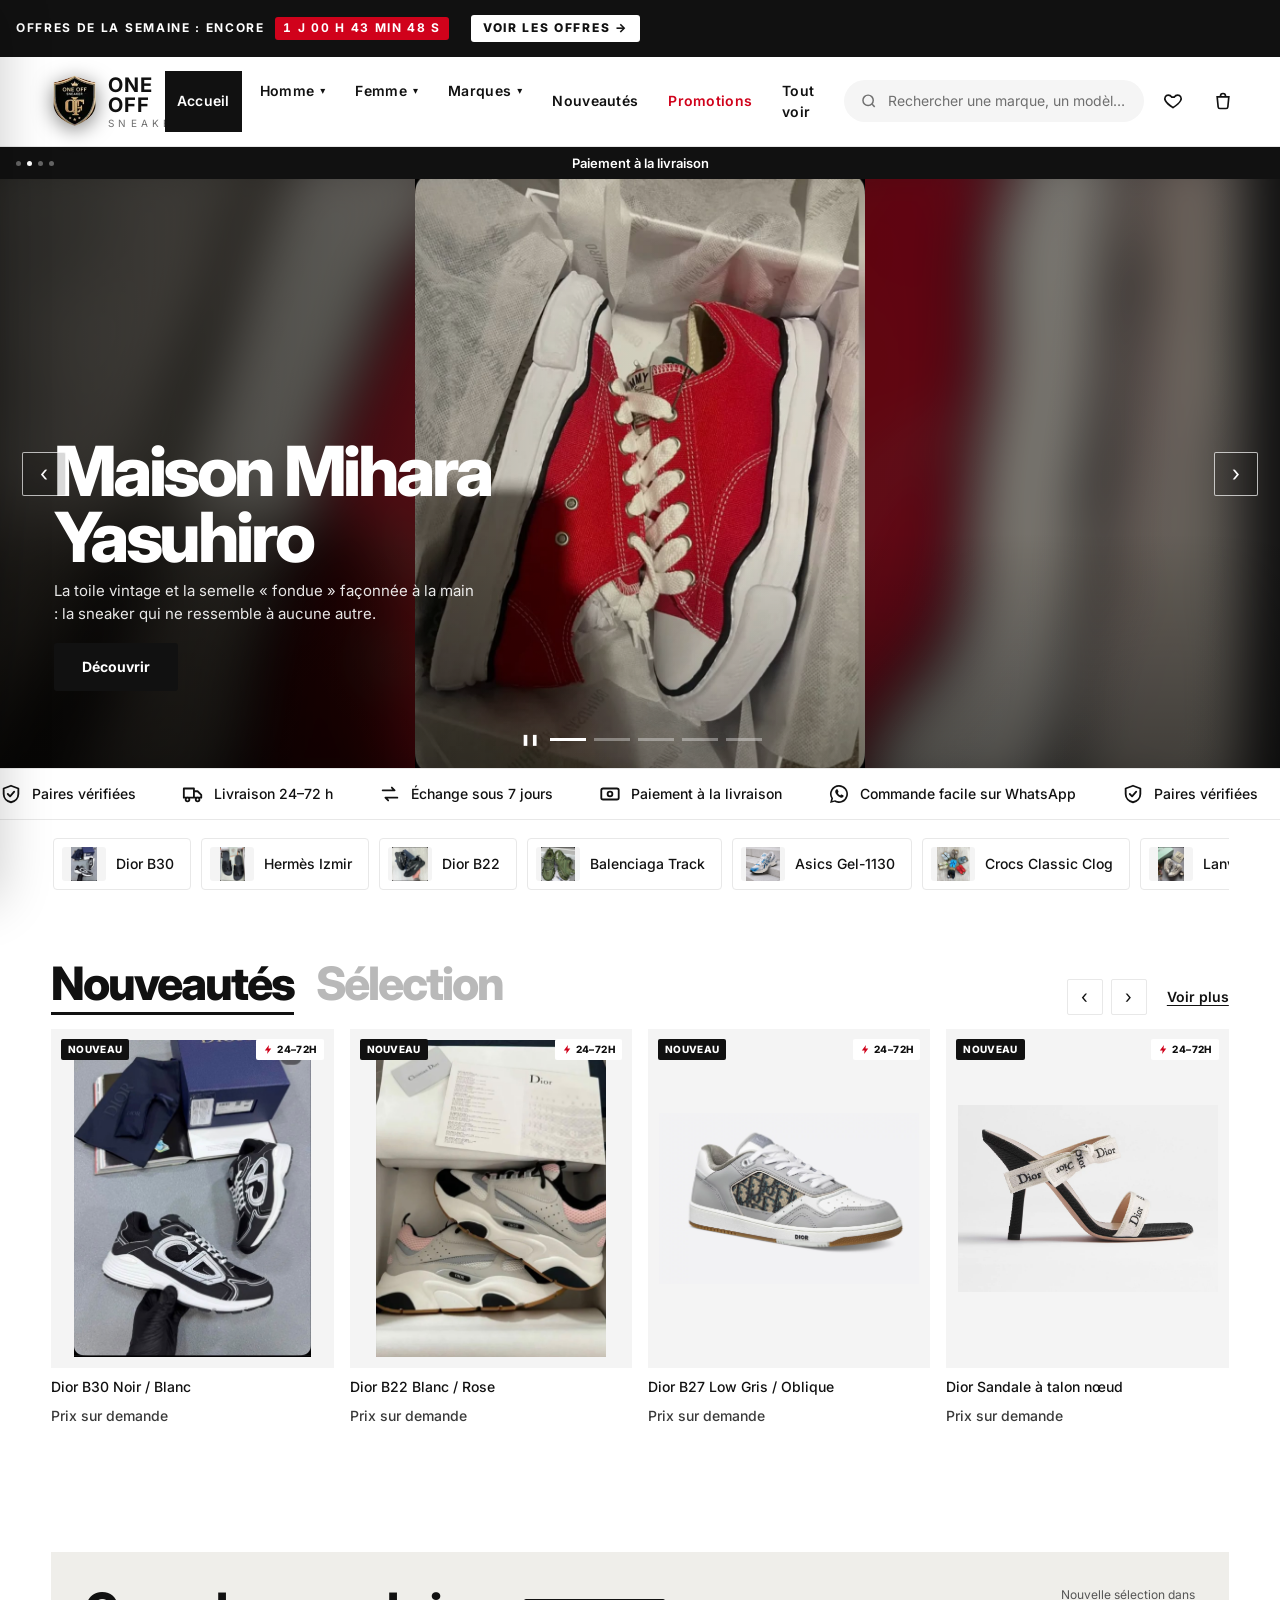
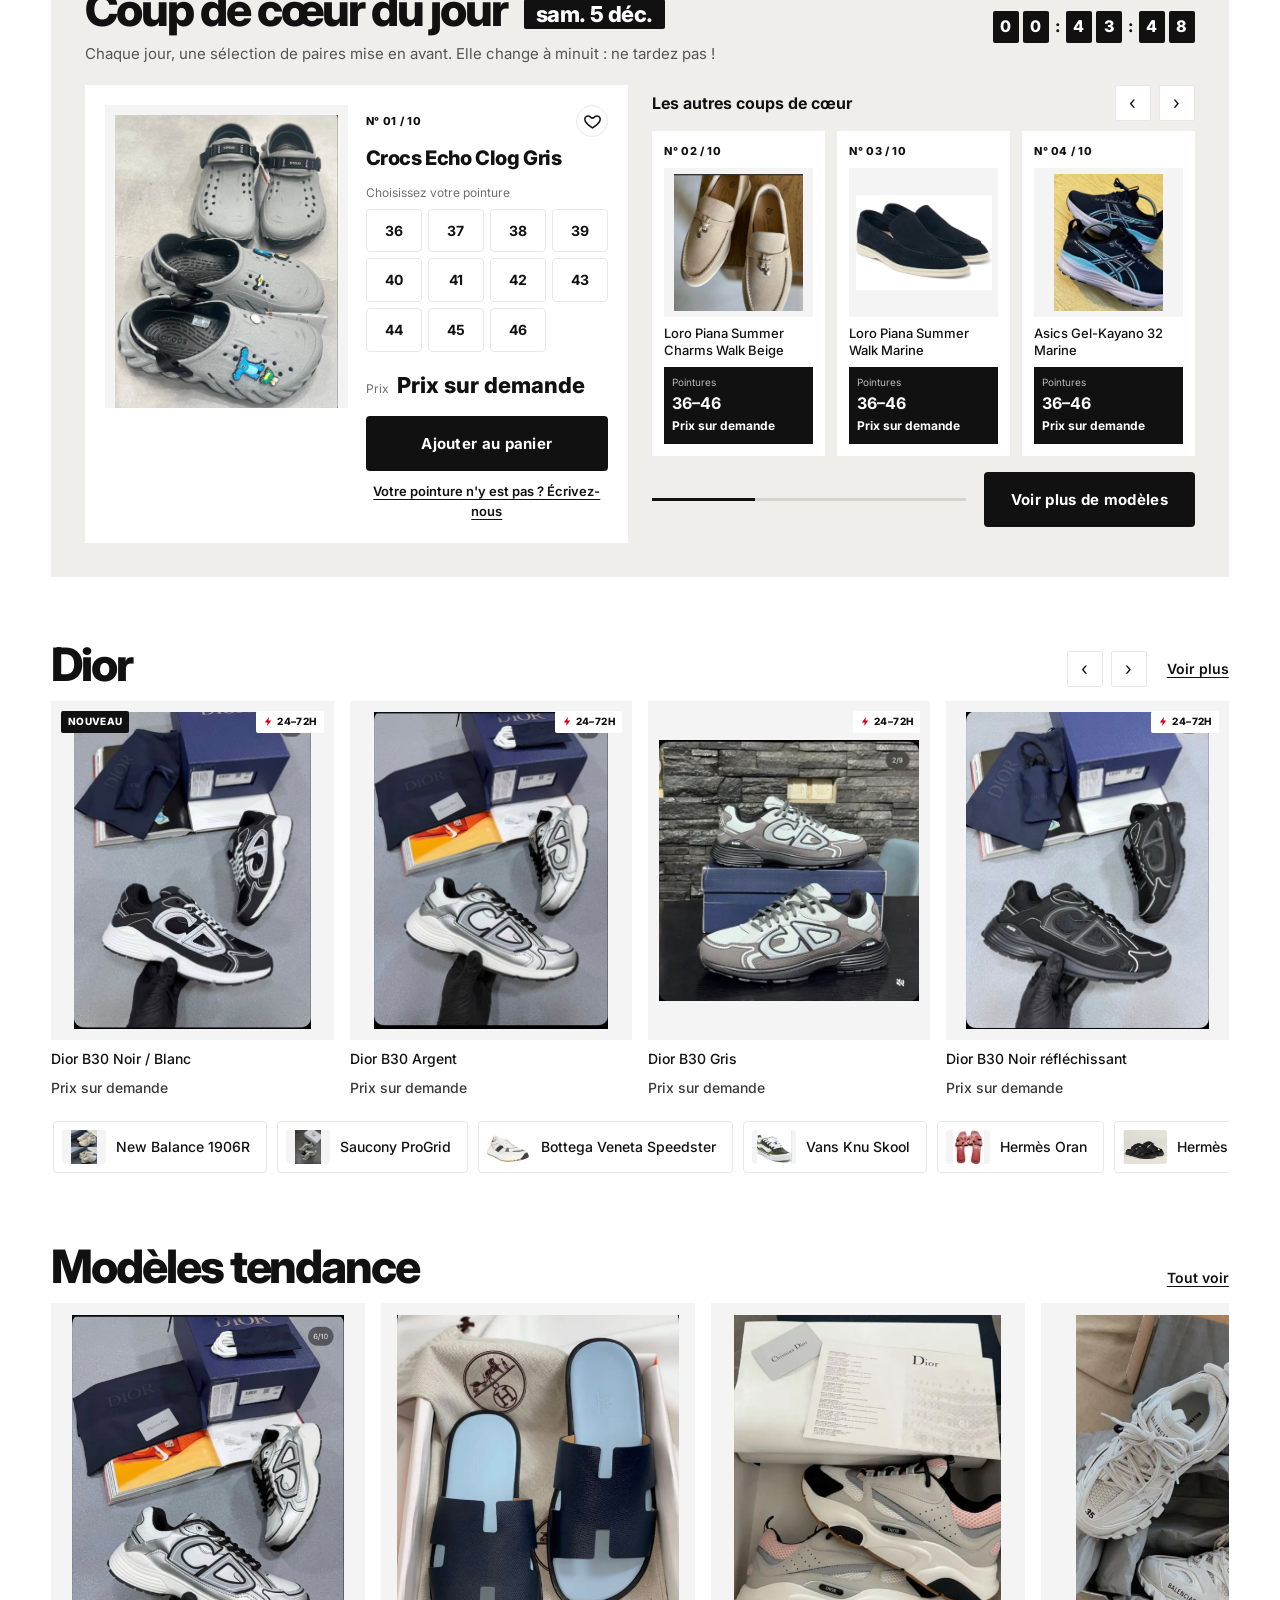
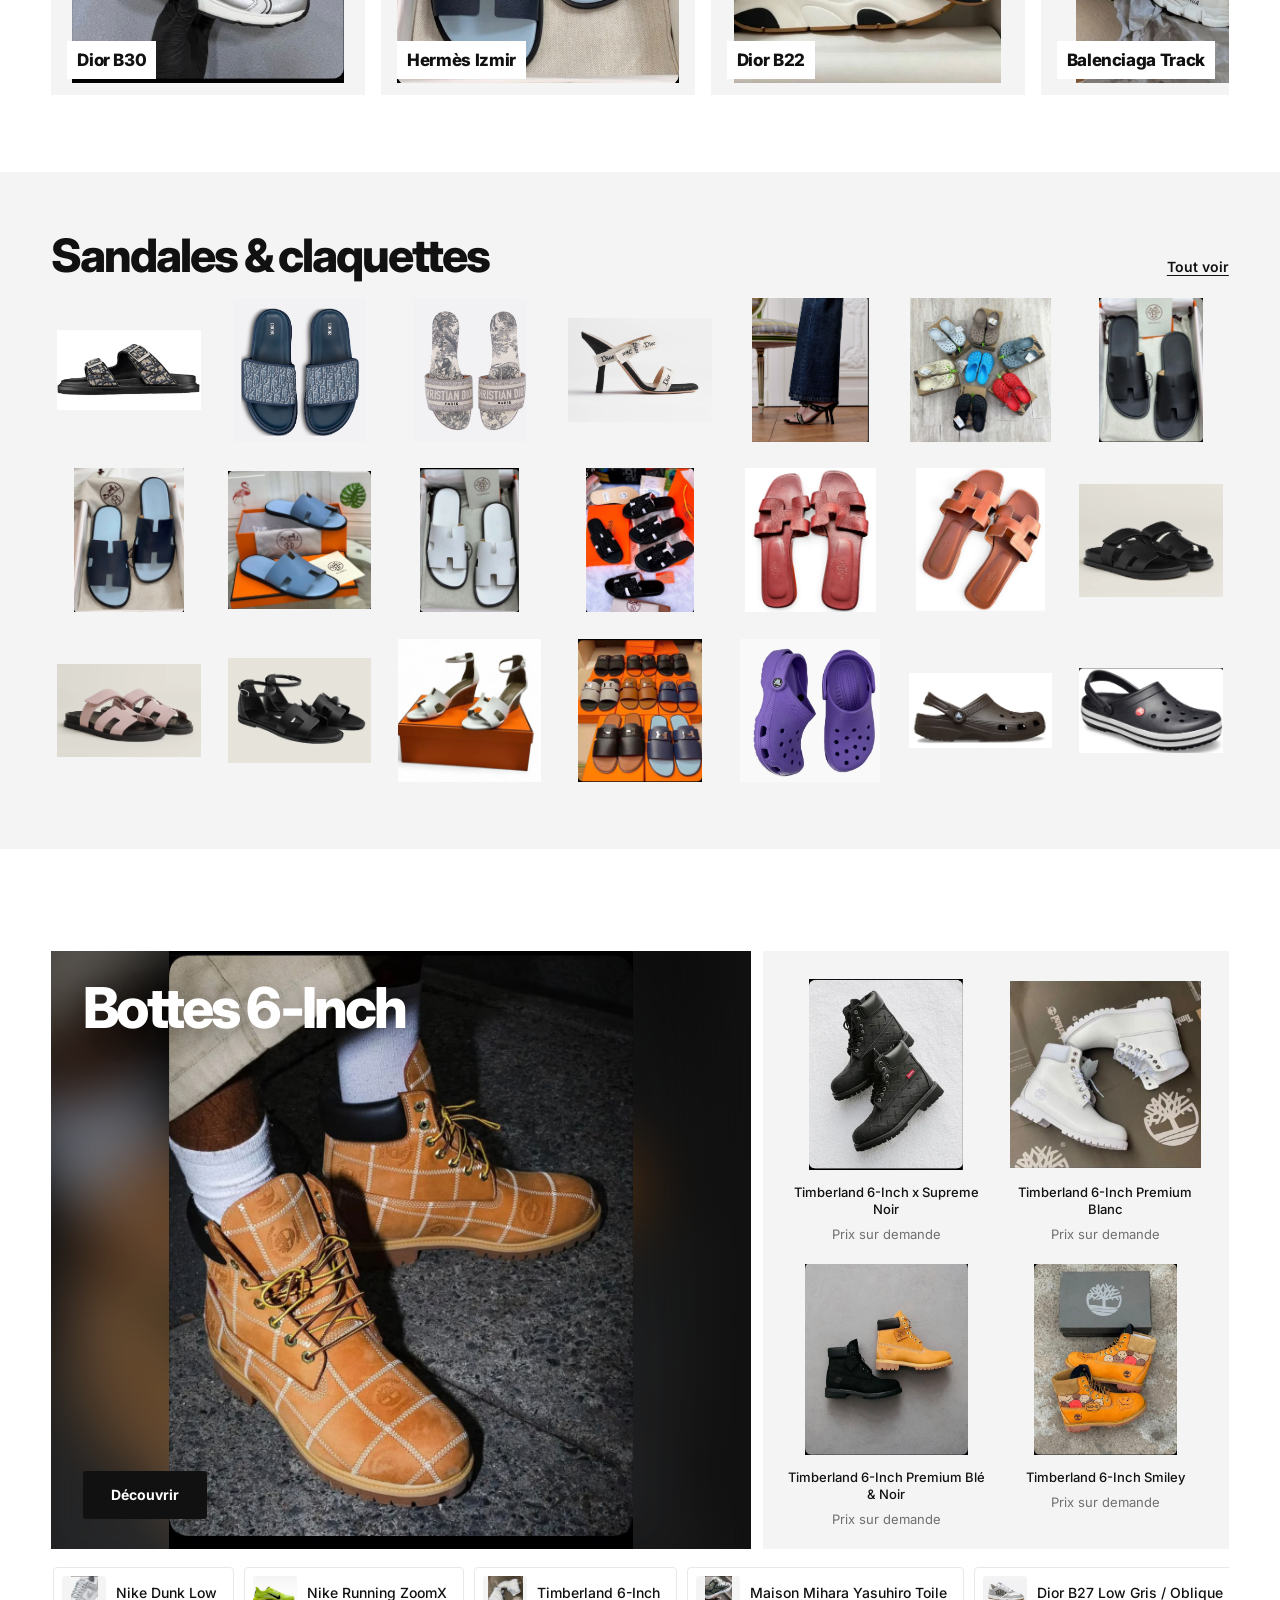
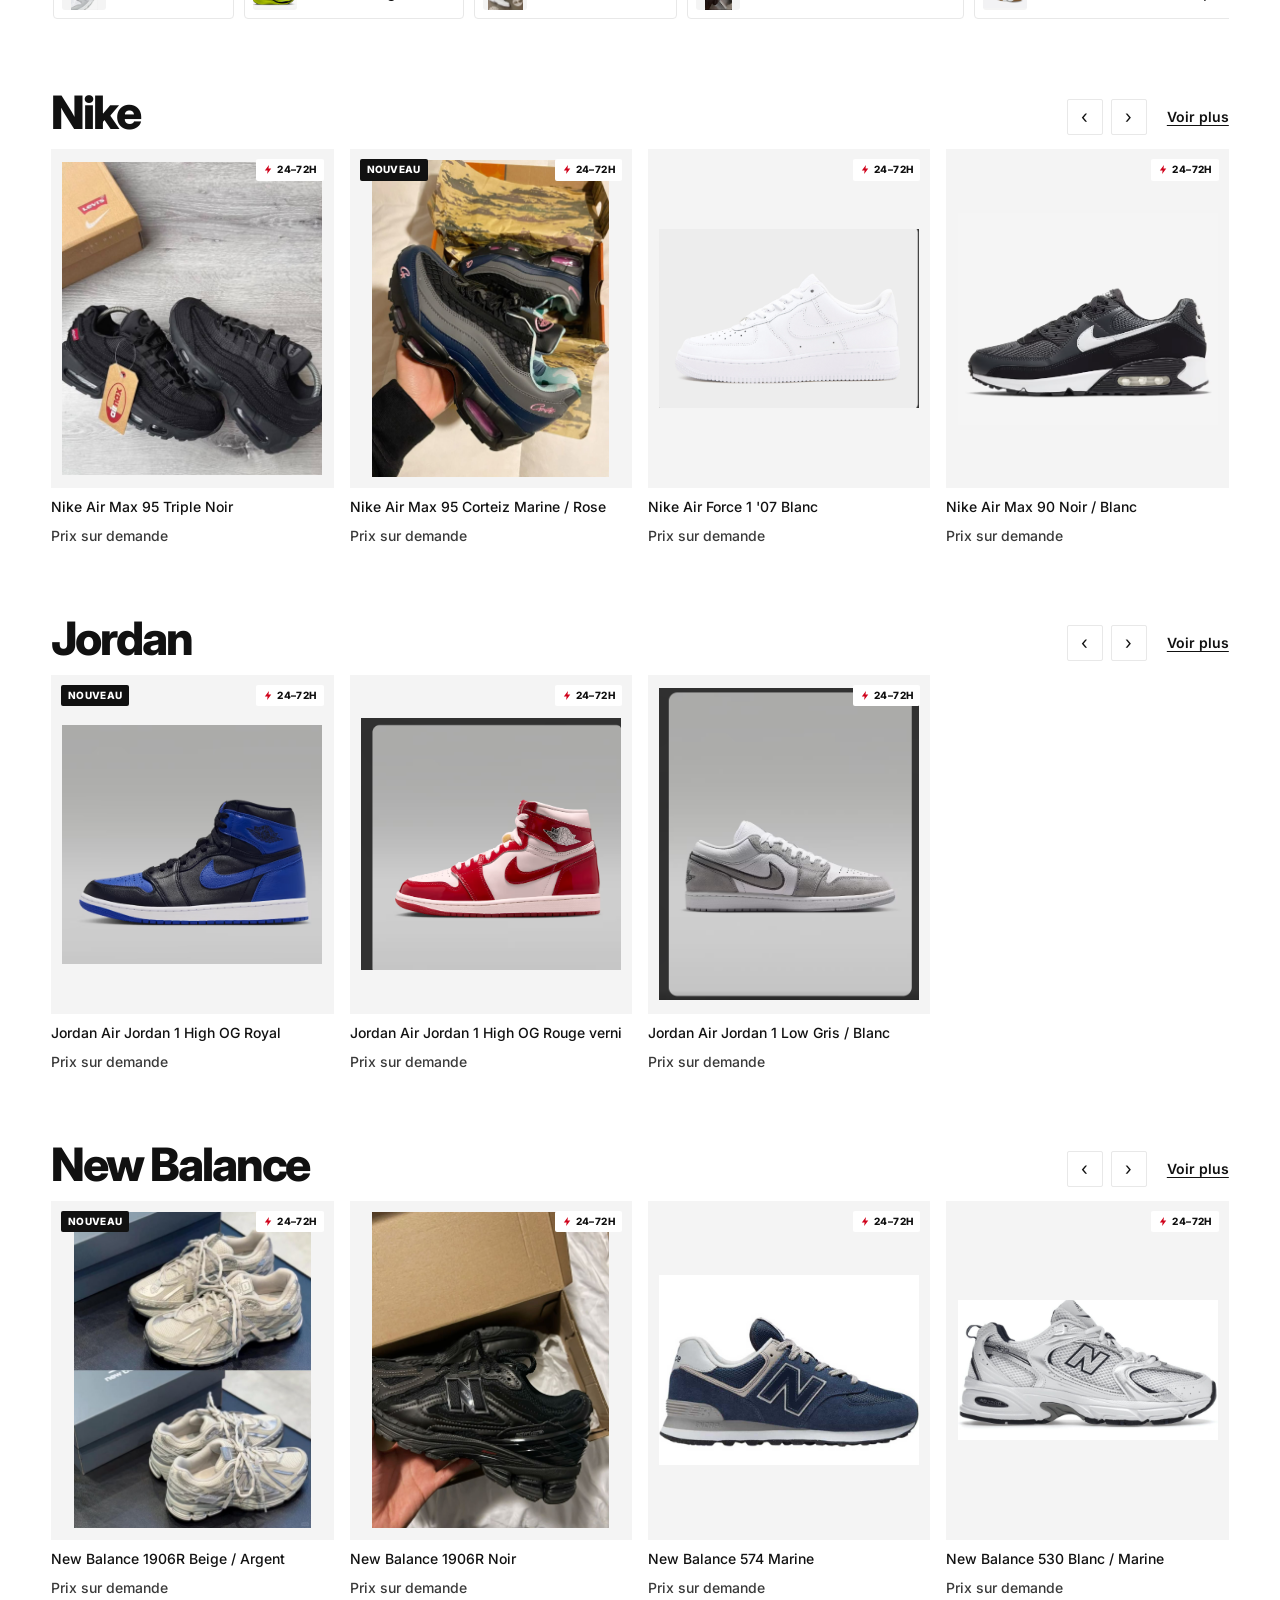
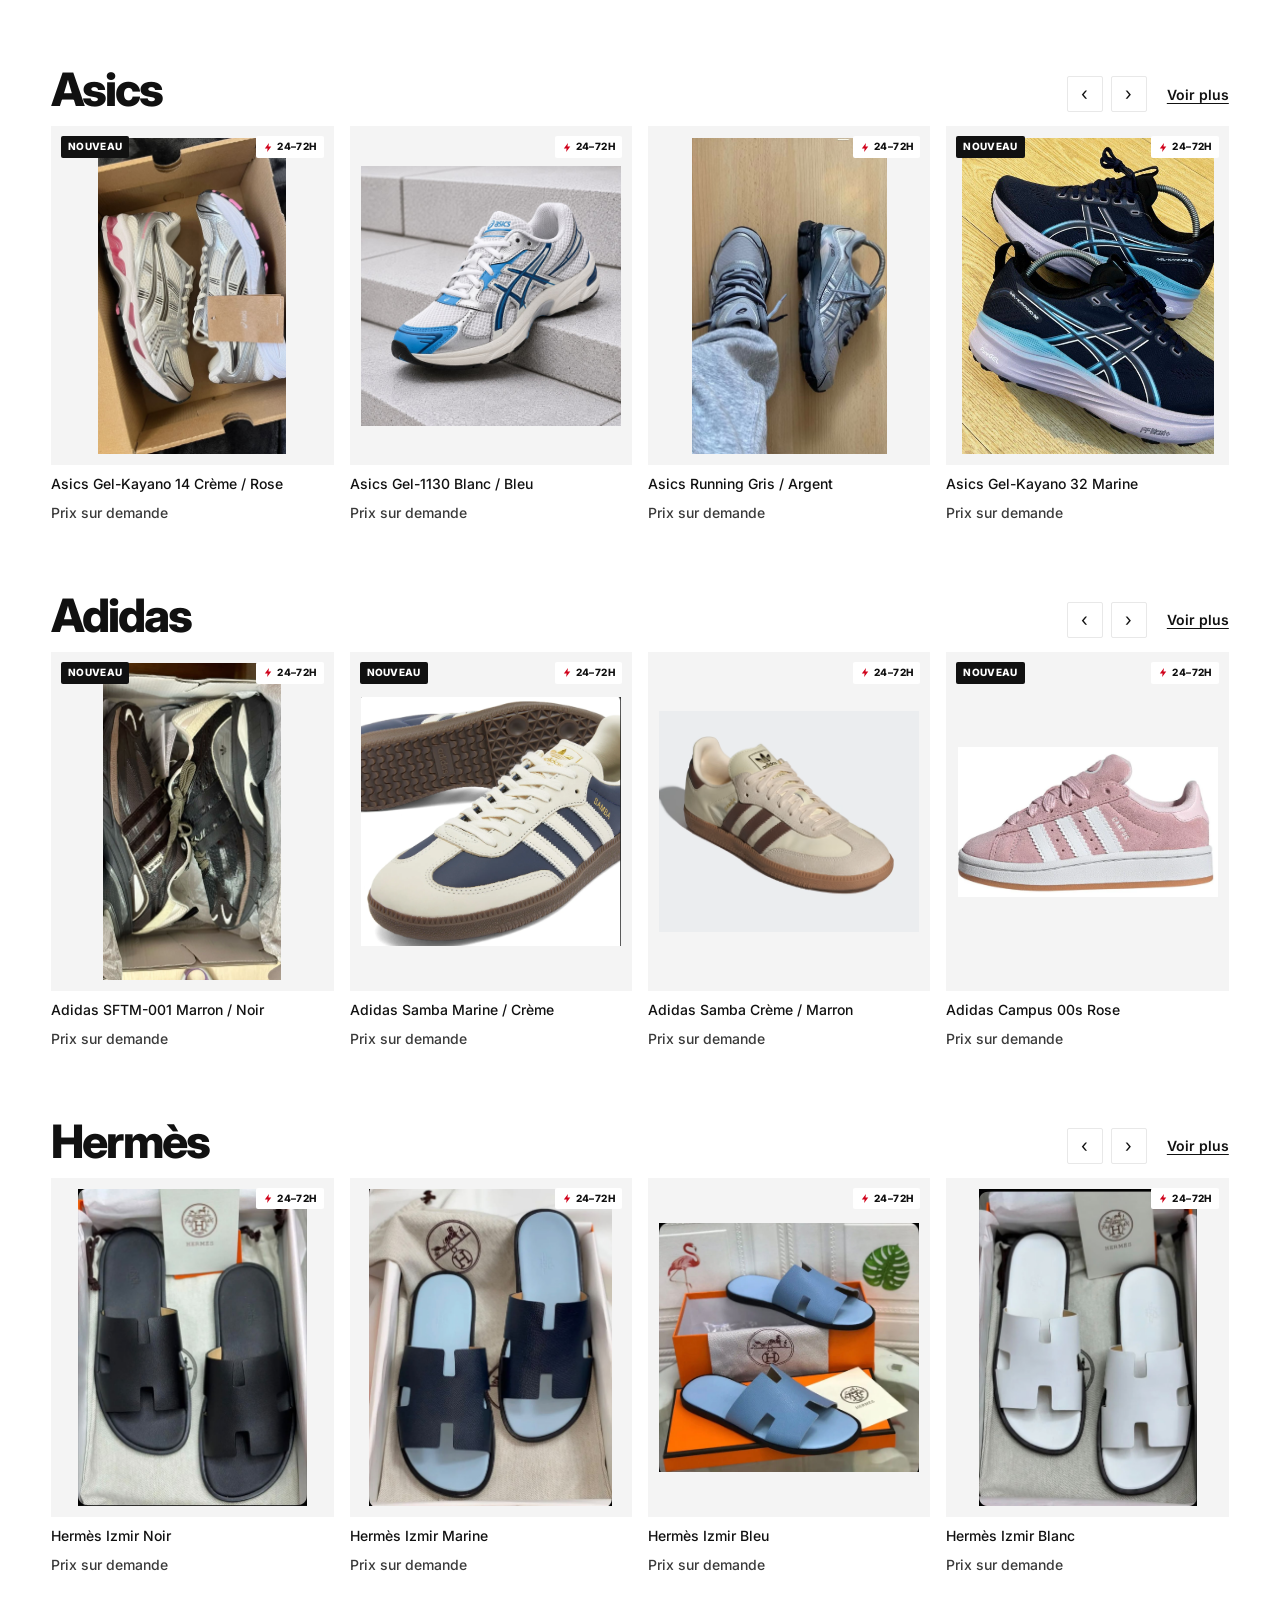
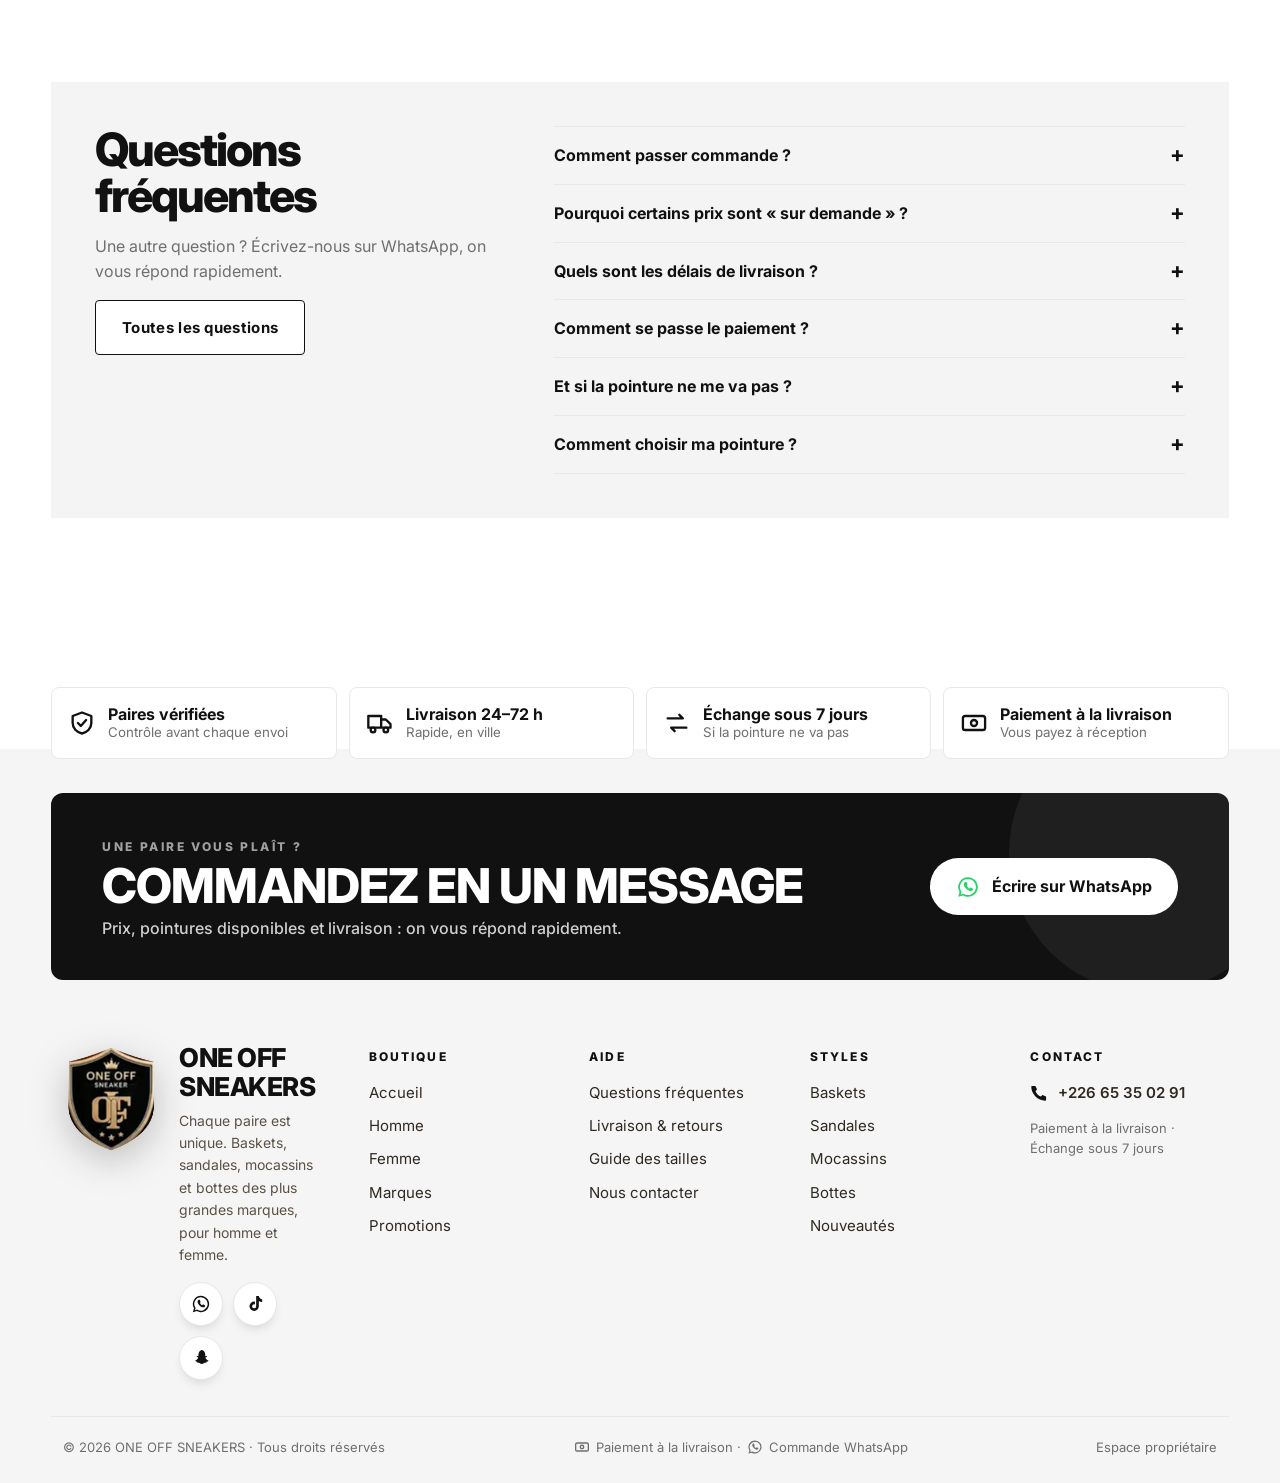
==== commit 043e1e21: "Nouvelle accueil style boutique, pages collection, vue 360°, favoris Accueil avec diaporama, pastill" ====
--- a/index.html
+++ b/index.html
@@ -4,7 +4,7 @@
   <meta charset="utf-8">
   <meta name="viewport" content="width=device-width, initial-scale=1">
   <title>ONE OFF SNEAKERS — Chaussures homme & femme</title>
-  <meta name="description" content="ONE OFF SNEAKERS : baskets, nu-pieds, sandales, souliers et mocassins pour homme et femme. Classés par marque et par modèle.">
+  <meta name="description" content="ONE OFF SNEAKERS : baskets, sandales, mocassins et bottes pour homme et femme. Classés par marque et par modèle.">
   <link rel="preconnect" href="https://fonts.googleapis.com">
   <link rel="preconnect" href="https://fonts.gstatic.com" crossorigin>
   <link href="https://fonts.googleapis.com/css2?family=Anton&family=Inter:wght@400;500;600;700;800&display=swap" rel="stylesheet">
@@ -32,17 +32,33 @@
     </a>
     <nav class="main-nav" id="mainNav">
       <a href="#/" data-nav="home">Accueil</a>
-      <a href="#/catalogue?genre=homme" data-nav="homme">Homme</a>
-      <a href="#/catalogue?genre=femme" data-nav="femme">Femme</a>
+      <div class="nav-drop">
+        <a href="#/catalogue?genre=homme" data-nav="homme">Homme <span class="caret">▾</span></a>
+        <div class="mega mega-g" id="megaHomme"></div>
+      </div>
+      <div class="nav-drop">
+        <a href="#/catalogue?genre=femme" data-nav="femme">Femme <span class="caret">▾</span></a>
+        <div class="mega mega-g" id="megaFemme"></div>
+      </div>
       <div class="nav-drop">
         <a href="#/marques" data-nav="marques">Marques <span class="caret">▾</span></a>
         <div class="mega" id="megaBrands"></div>
       </div>
-      <a href="#/catalogue" data-nav="catalogue">Catalogue</a>
+      <a href="#/catalogue?tri=recent" data-nav="nouveautes">Nouveautés</a>
+      <a href="#/catalogue?promo=1" data-nav="promos">Promotions</a>
+      <a href="#/catalogue" data-nav="catalogue">Tout voir</a>
     </nav>
     <div class="header-actions">
+      <button class="hsearch" id="hSearch" aria-label="Rechercher une marque, un modèle">
+        <svg viewBox="0 0 24 24" width="18" height="18" fill="none" stroke="currentColor" stroke-width="2"><circle cx="11" cy="11" r="7"/><path d="m20 20-3.5-3.5"/></svg>
+        <span>Rechercher une marque, un modèle…</span>
+      </button>
       <button class="icon-btn" id="searchBtn" aria-label="Rechercher">
         <svg viewBox="0 0 24 24" width="20" height="20" fill="none" stroke="currentColor" stroke-width="2"><circle cx="11" cy="11" r="7"/><path d="m20 20-3.5-3.5"/></svg>
+      </button>
+      <button class="icon-btn fav-head" id="favBtn" aria-label="Favoris">
+        <svg viewBox="0 0 24 24" width="20" height="20" fill="none" stroke="currentColor" stroke-width="2"><path d="M12 20s-7-4.4-9.2-8.6C1.3 8.4 3 5 6.4 5c2 0 3.3 1.1 4.1 2.4h3C14.3 6.1 15.6 5 17.6 5 21 5 22.7 8.4 21.2 11.4 19 15.6 12 20 12 20z"/></svg>
+        <span class="cart-count" id="favCount">0</span>
       </button>
       <button class="icon-btn cart-btn" id="cartBtn" aria-label="Panier">
         <svg viewBox="0 0 24 24" width="20" height="20" fill="none" stroke="currentColor" stroke-width="2"><path d="M5 7h14l-1.2 12.2a2 2 0 0 1-2 1.8H8.2a2 2 0 0 1-2-1.8z"/><path d="M9 7V6a3 3 0 0 1 6 0v1"/></svg>
@@ -51,6 +67,7 @@
       <button class="burger" id="burger" aria-label="Menu"><span></span><span></span><span></span></button>
     </div>
   </header>
+  <div class="ann2" id="ann2"></div>
 
   <main id="app" tabindex="-1"></main>
 
@@ -68,9 +85,16 @@
   <!-- Panier -->
   <div class="drawer-backdrop" id="backdrop"></div>
   <aside class="cart-drawer" id="cartDrawer" aria-label="Panier">
-    <header><h3>Votre panier</h3><button class="icon-btn" id="cartClose" aria-label="Fermer">✕</button></header>
+    <header><div class="drawer-tabs" role="tablist"><button class="on" data-dtab="cart" role="tab">Panier <em id="dtCart"></em></button><button data-dtab="fav" role="tab">Favoris <em id="dtFav"></em></button></div><button class="icon-btn" id="cartClose" aria-label="Fermer">✕</button></header>
     <div class="cart-items" id="cartItems"></div>
+    <div class="cart-items" id="favItems" hidden></div>
     <footer class="cart-foot" id="cartFoot"></footer>
+  </aside>
+
+  <!-- Menu mobile -->
+  <aside class="mm" id="mobileMenu" aria-label="Menu">
+    <header class="mm-head"><div class="mm-tabs"><button class="on" data-mm="homme">Homme</button><button data-mm="femme">Femme</button></div><button class="icon-btn" id="mmClose" aria-label="Fermer">✕</button></header>
+    <div class="mm-body" id="mmBody"></div>
   </aside>
 
   <div class="toasts" id="toasts"></div>
--- a/css/style.css
+++ b/css/style.css
@@ -902,3 +902,711 @@
 .gender-text .arrow-link { color: #fff; }
 @media (max-width: 980px) { .gender-tile { min-height: 340px; } }
 @media (max-width: 640px) { .genders { grid-template-columns: 1fr; } .gender-tile { min-height: 300px; padding: 22px; } }
+
+/* =========================================================
+   THÈME « BOUTIQUE ÉPURÉE » — blanc, noir, rouge
+   (dernière couche : prend le pas sur les thèmes précédents)
+   ========================================================= */
+:root {
+  --bg: #ffffff; --bg2: #f5f5f5; --card: #ffffff; --line: #e8e8e8;
+  --text: #111111; --muted: #6f6f6f; --accent: #111111; --accent-ink: #ffffff;
+  --hot: #d0021b; --red: #d0021b; --paper: #f3f3f3; --paper2: #ececec;
+  --gold: #111111; --gold-text: linear-gradient(#111, #111);
+  --gold-1: #111; --gold-2: #111; --gold-3: #6f6f6f;
+  --font-display: 'Inter', system-ui, -apple-system, 'Segoe UI', Roboto, sans-serif;
+  --radius: 10px;
+}
+body { background: #fff; color: var(--text); }
+.noise { display: none; }
+
+/* Titres : gras, sobres, en capitales */
+.hero-title, .page-title, .section-head h2, .pdp-title, .gender-text h3, .type-card h3, .contact-text h2, .coll-h1,
+.brand-row-head h2, .brand-tile b, .cart-drawer h3, .ft-cta h3, .ft-name, .discover-title, .bb-line, .loader-word {
+  font-family: var(--font-display); font-weight: 800; letter-spacing: -.02em;
+}
+.hero-title { font-size: clamp(44px, 6.6vw, 96px); line-height: .98; }
+.section-head h2 { font-size: clamp(26px, 3.2vw, 40px); text-transform: uppercase; }
+.page-title { font-size: clamp(32px, 4.6vw, 56px); }
+.pdp-title { font-size: clamp(28px, 3.4vw, 44px); line-height: 1.08; }
+.hero-stats b { font-family: var(--font-display); font-weight: 800; font-size: 38px; }
+.hero-title .w:last-child > span { background: none; -webkit-background-clip: border-box; background-clip: border-box; color: var(--red) !important; }
+.kicker, .pdp-brand { background: none; -webkit-background-clip: border-box; background-clip: border-box; color: var(--muted) !important; letter-spacing: .16em; }
+.card-brand, .hero-card span, .sr em, .f-group output, .mega a.all { color: var(--muted); }
+
+/* Bandeau d'annonce noir */
+.announce { background: #111; color: #fff; }
+
+/* En-tête blanc */
+.site-header, .site-header.scrolled { background: rgba(255,255,255,.96); border-bottom: 1px solid var(--line); box-shadow: none; }
+.main-nav > a, .nav-drop > a { color: var(--text); font-weight: 600; border-radius: 0; padding: 9px 12px; position: relative; }
+.main-nav > a:hover, .nav-drop > a:hover { background: none; }
+.main-nav > a::after, .nav-drop > a::after { content: ''; position: absolute; left: 12px; right: 12px; bottom: 2px; height: 2px; background: var(--text); transform: scaleX(0); transform-origin: left; transition: transform .3s var(--ease); }
+.main-nav > a:hover::after, .nav-drop > a:hover::after, .main-nav a.active::after { transform: scaleX(1); }
+.main-nav a.active { background: none; color: var(--text); }
+.main-nav a[data-nav="promos"] { color: var(--red); }
+.main-nav a[data-nav="promos"]::after { background: var(--red); }
+.icon-btn, .burger { border-color: transparent; background: none; }
+.icon-btn:hover { background: var(--bg2); border-color: transparent; transform: none; }
+.cart-count { background: var(--red); color: #fff; }
+.mega { border-radius: 8px; }
+
+/* Boutons */
+.btn { border-radius: 4px; font-weight: 700; letter-spacing: .02em; }
+.btn-primary { background: #111; color: #fff; box-shadow: none; }
+.btn-primary:hover { background: #000; box-shadow: 0 10px 24px -12px rgba(0,0,0,.6); }
+.btn-primary::after { display: none; }
+.btn-ghost { border-color: #111; background: #fff; color: #111; }
+.btn-ghost:hover { background: #111; color: #fff; border-color: #111; }
+.chip { border-radius: 4px; }
+.main-nav a.active, .chip.on, .size.on, .tag.hot, .hero-views button.active, .spin-btn.on, .type-arrow, .logo-mark { background: #111; color: #fff; border-color: #111; }
+.badge { border-radius: 3px; }
+.badge.new { background: #111; color: #fff; }
+.badge.sale { background: var(--red); color: #fff; }
+
+/* Accueil */
+.hero { background: #fff; }
+.b1, .b2, .hero-grid { display: none; }
+.eyebrow { border-radius: 4px; border-color: var(--line); color: var(--text); }
+.pulse { background: var(--red); }
+.marquee { background: #fff; border-color: var(--line); }
+.mq-logo { border-radius: 8px; box-shadow: 0 0 0 1px var(--line); }
+.type-card, .brand-tile, .perk, .contact-band, .brand-row { border-radius: 10px; box-shadow: none; }
+.type-card:hover, .brand-tile:hover { box-shadow: 0 18px 40px -28px rgba(0,0,0,.4); border-color: #111; }
+.big-banner { background: #111; color: #fff; transform: none; margin-top: clamp(60px, 7vw, 100px); box-shadow: none; padding: 22px 0; }
+.bb-line { font-size: clamp(36px, 5.4vw, 72px); text-transform: uppercase; }
+.bb-line.outline { -webkit-text-stroke-color: #fff; }
+.hw-item { border-radius: 8px; box-shadow: none; background: var(--paper); }
+.gender-tile { border-radius: 10px; }
+.contact-band { background: var(--bg2); border: 0; }
+.contact-link { background: #fff; border-radius: 8px; }
+.contact-link:hover { border-color: #111; }
+
+/* ---------- Cartes produit épurées ---------- */
+.card { perspective: none; }
+.card-inner { background: none; border: 0; border-radius: 0; box-shadow: none !important; transform: none !important; overflow: visible; }
+.card:hover .card-inner { border: 0; }
+.card-media { aspect-ratio: 1 / 1; border-radius: 6px; background: var(--paper); }
+.card-media img:not([src^="data:image/svg"]) { object-fit: cover; }
+.card:hover .card-media .img-main:not([src^="data:image/svg"]) { transform: scale(1.04); }
+.card-media .img-alt:not([src^="data:image/svg"]) { transform: none; }
+.badges { top: 10px; left: 10px; }
+.card-body { padding: 12px 2px 4px; gap: 3px; }
+.card-brand { font-size: 12px; font-weight: 600; letter-spacing: .02em; text-transform: none; color: var(--muted); }
+.card-title { font-size: 15px; font-weight: 600; line-height: 1.3; color: var(--text); }
+.card-title:hover { color: var(--text); text-decoration: underline; text-underline-offset: 3px; }
+.card-foot { margin-top: 4px; align-items: center; }
+.price { font-size: 15px; font-weight: 700; }
+.price s { color: var(--muted); }
+.card:has(s) .price { color: var(--red); }
+.quick-add { width: 34px; height: 34px; font-size: 20px; background: #fff; color: #111; border: 1px solid var(--line); }
+.quick-add:hover { background: #111; color: #fff; transform: none; }
+.quick-sizes { border-radius: 8px; bottom: auto; top: 0; height: auto; aspect-ratio: auto; }
+.grid { gap: 28px 16px; }
+
+/* ---------- Pages collection ---------- */
+.coll-head { padding: 26px var(--gutter) 6px; }
+.coll-head .crumbs span { margin: 0 2px; }
+.coll-title { display: flex; align-items: center; gap: 16px; margin: 6px 0 4px; }
+.coll-h1 { margin: 0; font-size: clamp(30px, 4vw, 48px); line-height: 1.05; text-transform: none; }
+.coll-logo { width: 74px; height: 50px; border-radius: 8px; box-shadow: 0 0 0 1px var(--line); }
+.coll-desc { margin: 4px 0 0; color: var(--muted); font-size: 15px; max-width: 640px; }
+.subcats { display: flex; gap: 12px; overflow-x: auto; padding: 18px 2px 6px; scrollbar-width: none; cursor: grab; }
+.subcats::-webkit-scrollbar { display: none; }
+.subcats.dragging { cursor: grabbing; }
+.subcat { flex: none; display: flex; flex-direction: column; align-items: center; gap: 8px; width: 104px; text-align: center; font: inherit; color: var(--text); background: none; border: 0; padding: 0; }
+.subcat-img, .subcat-logo { width: 96px; height: 96px; border-radius: 8px; overflow: hidden; background: var(--paper); border: 2px solid transparent; transition: border-color .25s, transform .35s var(--ease); }
+.subcat-img img { width: 100%; height: 100%; object-fit: cover; }
+.subcat-logo { display: grid; place-items: center; box-shadow: 0 0 0 1px var(--line); }
+.subcat-logo.blogo-text { font-size: 12px; }
+.subcat-name { font-size: 13px; font-weight: 600; line-height: 1.25; }
+.subcat:hover .subcat-img, .subcat:hover .subcat-logo { transform: translateY(-3px); }
+.subcat.on .subcat-img { border-color: #111; }
+.subcat.on .subcat-name { text-decoration: underline; text-underline-offset: 3px; }
+
+.coll { padding: 10px var(--gutter) 0; }
+.coll-bar { display: flex; align-items: center; justify-content: space-between; gap: 14px; flex-wrap: wrap; padding: 14px 0; border-top: 1px solid var(--line); border-bottom: 1px solid var(--line); margin-bottom: 18px; position: sticky; top: 64px; z-index: 20; background: rgba(255,255,255,.97); }
+.coll-count { font-size: 13px; font-weight: 700; letter-spacing: .08em; text-transform: uppercase; }
+.coll-actions { display: flex; align-items: center; gap: 18px; }
+.coll-btn { display: inline-flex; align-items: center; gap: 8px; font-weight: 600; font-size: 14px; padding: 9px 14px; border: 1px solid #111; border-radius: 4px; transition: background .2s, color .2s; }
+.coll-btn:hover { background: #111; color: #fff; }
+.coll-btn em { font-style: normal; min-width: 20px; height: 20px; padding: 0 6px; border-radius: 10px; background: var(--red); color: #fff; font-size: 11px; display: none; place-items: center; }
+.coll-btn em:not(:empty) { display: inline-grid; }
+.coll-sort { display: flex; align-items: center; gap: 8px; font-size: 14px; color: var(--muted); }
+.coll-sort select { border: 0; background: none; font-weight: 600; color: var(--text); padding: 6px 2px; cursor: pointer; border-radius: 0; }
+.coll-grid { grid-template-columns: repeat(4, minmax(0, 1fr)); }
+.active-filters:empty { margin: 0; min-height: 0; }
+.tag { border-radius: 4px; }
+
+/* Filtres : panneau coulissant (ordinateur et mobile) */
+.filters { position: fixed !important; top: 0; left: 0; bottom: 0; z-index: 86; width: min(380px, 92vw); max-height: none !important; margin: 0; padding: 0 !important; background: #fff !important; border-right: 1px solid var(--line); display: flex; flex-direction: column; gap: 0; transform: translateX(-105%); transition: transform .45s var(--ease); overflow: hidden; }
+.filters-open .filters { transform: none; }
+.filters-head { padding: 18px 22px; border-bottom: 1px solid var(--line); }
+.filters-close { display: grid !important; width: 38px; height: 38px; }
+.filters-body { flex: 1; overflow-y: auto; padding: 18px 22px; display: flex; flex-direction: column; gap: 22px; }
+.filters-foot { display: grid; grid-template-columns: 1fr 1.6fr; gap: 10px; padding: 14px 22px; border-top: 1px solid var(--line); }
+.filters-foot .btn { padding: 13px 12px; }
+.filters .search-inline { border-radius: 4px; background: #fff; }
+
+/* Pagination */
+.pager { display: flex; justify-content: center; align-items: center; gap: 6px; margin: 40px 0 10px; flex-wrap: wrap; }
+.pg { min-width: 42px; height: 42px; padding: 0 10px; border: 1px solid var(--line); border-radius: 4px; font-weight: 600; background: #fff; transition: border-color .2s, background .2s, color .2s; }
+.pg:hover:not(:disabled) { border-color: #111; }
+.pg.on { background: #111; color: #fff; border-color: #111; }
+.pg:disabled { opacity: .35; cursor: default; }
+.pg-gap { padding: 0 4px; color: var(--muted); }
+
+/* Découvrez aussi */
+.discover { padding-top: clamp(40px, 6vw, 70px); }
+.discover-title { margin: 0 0 16px; font-size: 20px; text-transform: none; }
+.discover-row { display: flex; gap: 12px; overflow-x: auto; padding-bottom: 6px; scrollbar-width: none; }
+.discover-links { display: flex; flex-wrap: wrap; gap: 8px; }
+.discover-links a { padding: 10px 16px; border: 1px solid var(--line); border-radius: 4px; font-size: 14px; font-weight: 600; transition: border-color .2s; }
+.discover-links a:hover { border-color: #111; }
+
+/* Fiche produit */
+.stage, .thumb { border-radius: 8px; }
+.stage.photo { background: var(--paper); }
+.view-label { background: #fff; color: #111; border: 1px solid var(--line); }
+.size { border-radius: 4px; }
+.qty { border-radius: 4px; }
+
+/* Pied de page */
+.site-footer { background: linear-gradient(180deg, transparent 0, transparent 90px, var(--bg2) 90px); }
+.ft-cta { background: #111; color: #fff; border-radius: 12px; box-shadow: none; }
+.ft-cta::after { background: rgba(255,255,255,.06); }
+.ft-cta-kicker { opacity: .6; }
+.ft-wa { background: #fff; color: #111; }
+.ft-col h4 { color: var(--text); }
+.ft-col a:hover { color: var(--red); }
+.ft-line svg { color: var(--text); }
+.ft-bottom { border-color: var(--line); }
+
+/* Responsive */
+@media (max-width: 1100px) { .coll-grid { grid-template-columns: repeat(3, minmax(0, 1fr)); } }
+@media (max-width: 760px) {
+  .coll-grid { grid-template-columns: repeat(2, minmax(0, 1fr)); gap: 22px 10px; }
+  .coll-bar { top: 58px; padding: 10px 0; }
+  .coll-actions { gap: 10px; width: 100%; justify-content: space-between; }
+  .coll-sort span { display: none; }
+  .subcat { width: 84px; } .subcat-img, .subcat-logo { width: 80px; height: 80px; }
+  .card-title { font-size: 14px; } .price { font-size: 14px; }
+}
+
+/* Correctif : le panneau d'ajout rapide reste caché jusqu'au clic sur « + » */
+.card-inner { overflow: hidden; border-radius: 6px 6px 0 0; }
+.quick-sizes { top: auto; bottom: 0; height: auto; transform: translateY(105%); border-radius: 0; }
+.card.qs-open .quick-sizes { transform: none; }
+.coll-logo { width: 92px; height: 60px; }
+
+/* ---------- Visionneuse 360° ---------- */
+.view-tabs { display: inline-flex; gap: 4px; padding: 4px; margin-bottom: 10px; border: 1px solid var(--line); border-radius: 6px; background: #fff; }
+.view-tabs button { display: inline-flex; align-items: center; gap: 6px; padding: 8px 14px; border-radius: 4px; font-size: 13px; font-weight: 700; color: var(--muted); }
+.view-tabs button svg { width: 18px; height: 18px; }
+.view-tabs button.on { background: #111; color: #fff; }
+.spin360 { position: relative; aspect-ratio: 4 / 3.2; border-radius: 8px; background: var(--paper); overflow: hidden; display: grid; place-items: center; cursor: grab; touch-action: pan-y; user-select: none; outline: none; }
+.spin360:focus-visible { box-shadow: 0 0 0 3px #111; }
+.spin360.grabbing { cursor: grabbing; }
+.spin360 img { width: 100%; height: 100%; object-fit: contain; pointer-events: none; -webkit-user-drag: none; }
+.s360-badge { position: absolute; top: 14px; left: 14px; display: inline-flex; align-items: center; gap: 6px; padding: 6px 12px; border-radius: 999px; background: #111; color: #fff; font-size: 13px; font-weight: 800; letter-spacing: .04em; }
+.s360-badge svg { width: 18px; height: 18px; }
+.s360-hint { position: absolute; left: 50%; bottom: 52px; transform: translateX(-50%); display: inline-flex; align-items: center; gap: 8px; padding: 9px 16px; border-radius: 999px; background: rgba(17,17,17,.82); color: #fff; font-size: 13px; font-weight: 600; white-space: nowrap; pointer-events: none; transition: opacity .4s, transform .4s var(--ease); animation: hintPulse 2.4s ease-in-out infinite; }
+.s360-hint svg { width: 20px; height: 20px; }
+.s360-hint.gone { opacity: 0; transform: translate(-50%, 10px); animation: none; }
+@keyframes hintPulse { 50% { transform: translate(-50%, -4px); } }
+.s360-load { position: absolute; left: 0; right: 0; top: 0; height: 3px; background: rgba(0,0,0,.08); transition: opacity .4s; }
+.s360-load i { display: block; height: 100%; width: 0; background: #111; transition: width .2s; }
+.spin360.ready .s360-load { opacity: 0; }
+.s360-range { position: absolute; left: 16px; right: 16px; bottom: 16px; width: auto; accent-color: #111; cursor: pointer; }
+.badge.b360 { background: #fff; color: #111; border: 1px solid #111; }
+@media (prefers-reduced-motion: reduce) { .s360-hint { animation: none; } }
+
+/* =========================================================
+   ACCUEIL & FONCTIONNALITÉS « BOUTIQUE COMPLÈTE »
+   ========================================================= */
+/* Bandeau : compte à rebours + messages qui tournent */
+.announce-track { animation: none; }
+.ann-inner { display: flex; justify-content: center; align-items: center; gap: 22px; padding: 8px 16px; flex-wrap: wrap; text-align: center; }
+.ann-promo { color: #fff; font-weight: 700; }
+.ann-promo b { display: inline-block; margin-left: 6px; padding: 2px 8px; border-radius: 3px; background: var(--red); font-variant-numeric: tabular-nums; }
+.ann-rot { transition: opacity .35s, transform .35s; }
+.ann-rot.out { opacity: 0; transform: translateY(-6px); }
+
+/* En-tête : favoris */
+.fav-head.bump { animation: bump .6s var(--ease); }
+
+/* Cartes : cœur + étiquette livraison */
+.card-inner { position: relative; }
+.fav-btn { position: absolute; top: 8px; right: 8px; z-index: 3; width: 36px; height: 36px; border-radius: 50%; display: grid; place-items: center; background: rgba(255,255,255,.92); color: #111; box-shadow: 0 2px 8px rgba(0,0,0,.12); transition: transform .3s var(--ease), color .2s; }
+.fav-btn svg { width: 19px; height: 19px; }
+.fav-btn:hover { transform: scale(1.1); }
+.fav-btn.on { color: var(--red); }
+.fav-btn.on svg path { fill: currentColor; }
+.fav-btn.pop { animation: favPop .45s var(--ease); }
+@keyframes favPop { 40% { transform: scale(1.35); } }
+.card-tag { display: inline-flex; align-items: center; gap: 4px; width: fit-content; padding: 2px 7px; border-radius: 3px; background: var(--bg2); font-size: 11px; font-weight: 700; color: var(--text); margin-bottom: 4px; }
+.card-tag svg { width: 12px; height: 12px; color: var(--red); }
+.pdp-fav { position: static; width: 52px; height: 52px; flex: none; border: 1px solid var(--line); box-shadow: none; }
+.pdp-guide, .f-guide { margin-left: 10px; font-size: 12px; font-weight: 600; color: var(--muted); text-decoration: underline; text-underline-offset: 3px; text-transform: none; letter-spacing: 0; }
+.coll-guide { font-size: 14px; font-weight: 600; text-decoration: underline; text-underline-offset: 3px; }
+
+/* Tiroir Panier / Favoris */
+.drawer-tabs { display: flex; gap: 4px; }
+.drawer-tabs button { padding: 8px 14px; border-radius: 4px; font-weight: 800; font-size: 15px; color: var(--muted); }
+.drawer-tabs button.on { background: #111; color: #fff; }
+.drawer-tabs em { font-style: normal; font-size: 12px; margin-left: 2px; }
+.cart-foot[hidden] { display: none; }
+
+/* 1. Trois tuiles */
+.h-tiles { display: grid; grid-template-columns: 1.35fr 1fr 1fr; gap: 12px; padding: 14px var(--gutter) 0; }
+.h-tile { position: relative; display: block; min-height: 440px; border-radius: 8px; overflow: hidden; background: var(--paper); isolation: isolate; }
+.h-tile img { position: absolute; inset: 0; width: 100%; height: 100%; object-fit: cover; transition: transform 1s var(--ease); z-index: -1; }
+.h-tile:hover img { transform: scale(1.05); }
+.h-tile::after { content: ''; position: absolute; inset: 0; z-index: -1; background: linear-gradient(180deg, transparent 40%, rgba(0,0,0,.72)); }
+.h-tile-txt { position: absolute; left: 22px; right: 22px; bottom: 22px; color: #fff; display: flex; flex-direction: column; gap: 4px; }
+.h-tile-txt small { font-size: 12px; font-weight: 700; letter-spacing: .14em; text-transform: uppercase; opacity: .85; }
+.h-tile-txt b { font-size: clamp(22px, 2.4vw, 32px); font-weight: 800; line-height: 1.1; letter-spacing: -.01em; }
+.h-tile-txt > span { font-size: 15px; opacity: .9; }
+.h-btn { display: inline-block; width: fit-content; margin-top: 10px; padding: 11px 20px; border-radius: 4px; background: #fff; color: #111; font-style: normal; font-size: 14px; font-weight: 700; transition: background .2s, color .2s; }
+a:hover .h-btn { background: #111; color: #fff; }
+
+/* 2. Bandeau des garanties */
+.trust-strip { margin-top: 14px; border-top: 1px solid var(--line); border-bottom: 1px solid var(--line); overflow: hidden; background: #fff; }
+.trust-track { display: inline-flex; gap: 46px; padding: 14px 0; white-space: nowrap; animation: marquee 40s linear infinite; }
+.trust-track span { display: inline-flex; align-items: center; gap: 10px; font-size: 14px; }
+.trust-track svg { width: 22px; height: 22px; flex: none; }
+
+/* Rangées de vignettes */
+.section.tight { padding-top: 26px; }
+.thumb-row { display: flex; gap: 14px; overflow-x: auto; padding: 4px 2px 8px; scrollbar-width: none; cursor: grab; }
+.thumb-row::-webkit-scrollbar { display: none; }
+.thumb-row.dragging { cursor: grabbing; }
+.thumb-row.logos .subcat-logo { width: 110px; height: 72px; }
+.sw-dot { position: absolute; right: 6px; bottom: 6px; width: 16px; height: 16px; border-radius: 50%; border: 2px solid #fff; box-shadow: 0 0 0 1px var(--line); }
+.subcat-img { position: relative; }
+
+/* 4. Onglets */
+.h-tabs { display: flex; gap: 6px; flex-wrap: wrap; }
+.h-tabs button { padding: 10px 18px; border: 1px solid var(--line); border-radius: 4px; font-weight: 800; font-size: 15px; text-transform: uppercase; letter-spacing: -.01em; transition: background .2s, color .2s, border-color .2s; }
+.h-tabs button.on { background: #111; color: #fff; border-color: #111; }
+
+/* 5. Coup de cœur du jour */
+.deal { border: 1px solid var(--line); border-radius: 10px; padding: clamp(18px, 3vw, 32px); background: #fff; }
+.deal-head { display: flex; justify-content: space-between; align-items: flex-end; gap: 16px; flex-wrap: wrap; margin-bottom: 20px; }
+.deal-head h2 { margin: 4px 0 0; font-size: clamp(26px, 3.2vw, 40px); font-weight: 800; text-transform: uppercase; letter-spacing: -.02em; }
+.deal-timer { margin: 0; font-size: 14px; color: var(--muted); }
+.deal-timer b { display: inline-block; margin-left: 6px; padding: 6px 12px; border-radius: 4px; background: #111; color: #fff; font-size: 15px; font-variant-numeric: tabular-nums; }
+.deal-body { display: grid; grid-template-columns: 1.5fr 1fr; gap: 26px; }
+.deal-main { position: relative; display: grid; grid-template-columns: 1.1fr 1fr; gap: 22px; align-items: start; }
+.deal-img { position: relative; display: block; aspect-ratio: 1; border-radius: 8px; overflow: hidden; background: var(--paper); }
+.deal-img img { width: 100%; height: 100%; object-fit: cover; transition: transform .8s var(--ease); }
+.deal-img:hover img { transform: scale(1.05); }
+.deal-img .badge { position: absolute; top: 10px; left: 10px; }
+.deal-fav { top: 10px; right: auto; left: calc(55% - 52px); }
+.deal-info small { color: var(--muted); font-weight: 600; }
+.deal-info h3 { margin: 2px 0 6px; font-size: 24px; font-weight: 800; line-height: 1.15; }
+.deal-price { margin: 0 0 16px; font-size: 20px; font-weight: 800; }
+.deal-price s { color: var(--muted); font-weight: 500; font-size: 15px; }
+.deal-label { margin: 0 0 8px; font-size: 13px; font-weight: 700; }
+.deal-sizes { display: grid; grid-template-columns: repeat(auto-fill, minmax(48px, 1fr)); gap: 6px; margin-bottom: 16px; }
+.deal-sizes button { padding: 10px 0; border: 1px solid var(--line); border-radius: 4px; font-weight: 700; font-size: 14px; }
+.deal-sizes button:hover { border-color: #111; }
+.deal-sizes button.on { background: #111; color: #fff; border-color: #111; }
+.deal-actions { display: flex; gap: 8px; flex-wrap: wrap; }
+.deal-list { list-style: none; margin: 0; padding: 0; display: flex; flex-direction: column; gap: 6px; max-height: 470px; overflow-y: auto; }
+.deal-list a { display: flex; align-items: center; gap: 12px; padding: 8px; border-radius: 6px; transition: background .2s; }
+.deal-list a:hover { background: var(--bg2); }
+.dl-num { width: 26px; font-weight: 800; font-size: 18px; color: var(--muted); text-align: center; flex: none; }
+.deal-list img { width: 64px; height: 64px; border-radius: 6px; object-fit: cover; background: var(--paper); flex: none; }
+.dl-txt { display: flex; flex-direction: column; line-height: 1.3; min-width: 0; }
+.dl-txt small { color: var(--muted); font-size: 12px; }
+.dl-txt b { font-size: 14px; white-space: nowrap; overflow: hidden; text-overflow: ellipsis; }
+.dl-txt em { font-style: normal; font-size: 13px; font-weight: 700; }
+
+/* Blocs marque */
+.hb-title { display: flex; align-items: center; gap: 14px; }
+.hb-logo { width: 72px; height: 48px; border-radius: 6px; box-shadow: 0 0 0 1px var(--line); }
+
+/* Modèles tendance */
+.trend-grid { display: grid; grid-template-columns: repeat(3, 1fr); gap: 12px; }
+.trend { position: relative; display: block; aspect-ratio: 4 / 3; border-radius: 8px; overflow: hidden; background: var(--paper); isolation: isolate; }
+.trend img { position: absolute; inset: 0; width: 100%; height: 100%; object-fit: cover; z-index: -1; transition: transform 1s var(--ease); }
+.trend:hover img { transform: scale(1.06); }
+.trend::after { content: ''; position: absolute; inset: 0; z-index: -1; background: linear-gradient(180deg, transparent 45%, rgba(0,0,0,.7)); }
+.trend-txt { position: absolute; left: 18px; right: 18px; bottom: 16px; color: #fff; display: flex; flex-direction: column; }
+.trend-txt small { font-size: 12px; opacity: .85; }
+.trend-txt b { font-size: 22px; font-weight: 800; }
+
+/* Sandales : défilement continu */
+.auto-row { overflow: hidden; -webkit-mask-image: linear-gradient(90deg, transparent, #000 6%, #000 94%, transparent); mask-image: linear-gradient(90deg, transparent, #000 6%, #000 94%, transparent); }
+.auto-track { display: inline-flex; gap: 12px; animation: marquee 60s linear infinite; }
+.auto-row:hover .auto-track { animation-play-state: paused; }
+.auto-item { flex: none; width: 190px; aspect-ratio: 1; border-radius: 8px; overflow: hidden; background: var(--paper); }
+.auto-item img { width: 100%; height: 100%; object-fit: cover; transition: transform .6s var(--ease); }
+.auto-item:hover img { transform: scale(1.08); }
+
+/* Grande bannière + carrousel */
+.wide-banner { position: relative; display: block; height: clamp(260px, 34vw, 440px); border-radius: 10px; overflow: hidden; margin-bottom: 18px; isolation: isolate; background: #111; }
+.wide-banner img { position: absolute; inset: 0; width: 100%; height: 100%; object-fit: cover; z-index: -1; opacity: .85; transition: transform 1.2s var(--ease); }
+.wide-banner:hover img { transform: scale(1.04); }
+.wide-banner::after { content: ''; position: absolute; inset: 0; z-index: -1; background: linear-gradient(90deg, rgba(0,0,0,.75), transparent 65%); }
+.wb-txt { position: absolute; left: clamp(20px, 4vw, 48px); top: 50%; transform: translateY(-50%); max-width: 440px; color: #fff; display: flex; flex-direction: column; gap: 6px; }
+.wb-txt small { font-size: 12px; font-weight: 700; letter-spacing: .14em; text-transform: uppercase; opacity: .85; }
+.wb-txt b { font-size: clamp(28px, 3.6vw, 46px); font-weight: 800; line-height: 1.05; text-transform: uppercase; letter-spacing: -.02em; }
+.car { position: relative; }
+.car-track { display: grid; grid-auto-flow: column; grid-auto-columns: calc((100% - 48px) / 4); gap: 16px; overflow-x: auto; scroll-snap-type: x mandatory; scrollbar-width: none; padding-bottom: 6px; }
+.car-track::-webkit-scrollbar { display: none; }
+.car-track .card { scroll-snap-align: start; }
+.car-arrow { position: absolute; top: 34%; z-index: 4; width: 44px; height: 44px; border-radius: 50%; background: #fff; border: 1px solid var(--line); box-shadow: 0 6px 16px rgba(0,0,0,.12); font-size: 22px; font-weight: 700; display: grid; place-items: center; transition: background .2s, color .2s; }
+.car-arrow:hover { background: #111; color: #fff; }
+.car-arrow.prev { left: -14px; } .car-arrow.next { right: -14px; }
+
+/* Trois tuiles de marques */
+.brand-tiles3 { display: grid; grid-template-columns: repeat(3, 1fr); gap: 12px; }
+.bt3 { position: relative; display: block; aspect-ratio: 4 / 5; border-radius: 8px; overflow: hidden; isolation: isolate; background: var(--paper); }
+.bt3 img { position: absolute; inset: 0; width: 100%; height: 100%; object-fit: cover; z-index: -1; transition: transform 1s var(--ease); }
+.bt3:hover img { transform: scale(1.06); }
+.bt3::after { content: ''; position: absolute; inset: 0; z-index: -1; background: linear-gradient(180deg, transparent 50%, rgba(0,0,0,.7)); }
+.bt3-txt { position: absolute; left: 18px; bottom: 18px; color: #fff; display: flex; flex-direction: column; gap: 6px; }
+.bt3-txt b { font-size: 24px; font-weight: 800; }
+.bt3-logo { width: 74px; height: 48px; border-radius: 6px; }
+
+/* FAQ */
+.faq-wrap { display: grid; grid-template-columns: 1fr 1.6fr; gap: clamp(24px, 5vw, 70px); align-items: start; padding: clamp(24px, 4vw, 44px); border-radius: 10px; background: var(--bg2); }
+.faq-title { margin: 6px 0 10px; font-size: clamp(28px, 3.4vw, 42px); font-weight: 800; text-transform: uppercase; letter-spacing: -.02em; }
+.faq details { border-bottom: 1px solid var(--line); padding: 16px 0; }
+.faq details:first-child { border-top: 1px solid var(--line); }
+.faq summary { cursor: pointer; list-style: none; display: flex; justify-content: space-between; gap: 16px; font-weight: 700; font-size: 16px; }
+.faq summary::-webkit-details-marker { display: none; }
+.faq summary::after { content: '+'; font-size: 22px; line-height: 1; transition: transform .3s var(--ease); flex: none; }
+.faq details[open] summary::after { transform: rotate(45deg); }
+.faq p { margin: 10px 0 0; color: #4a4a4a; animation: fadeDown .4s var(--ease); }
+.coll-faq .faq { max-width: 820px; margin-bottom: 10px; }
+.coll-faq a { text-decoration: underline; }
+
+/* Tuile éditoriale dans la grille */
+.edito-tile { position: relative; display: block; border-radius: 6px; overflow: hidden; background: #111; isolation: isolate; min-height: 100%; aspect-ratio: auto; }
+.edito-tile img { position: absolute; inset: 0; width: 100%; height: 100%; object-fit: cover; z-index: -1; opacity: .8; transition: transform 1s var(--ease); }
+.edito-tile:hover img { transform: scale(1.06); }
+.edito-tile span { position: absolute; left: 16px; right: 16px; bottom: 16px; color: #fff; display: flex; flex-direction: column; }
+.edito-tile small { font-size: 11px; font-weight: 700; letter-spacing: .12em; text-transform: uppercase; opacity: .85; }
+.edito-tile b { font-size: 22px; font-weight: 800; }
+.swatch-chips .chip i { width: 14px; height: 14px; border-radius: 50%; display: inline-block; box-shadow: 0 0 0 1px var(--line); }
+
+/* Pages d'aide */
+.help { display: grid; grid-template-columns: 240px 1fr; gap: 40px; align-items: start; }
+.help-nav { display: flex; flex-direction: column; gap: 4px; position: sticky; top: 100px; }
+.help-nav a { padding: 11px 14px; border-radius: 4px; font-weight: 600; }
+.help-nav a:hover { background: var(--bg2); }
+.help-nav a.on { background: #111; color: #fff; }
+.help-body { max-width: 780px; }
+.help-body h3 { margin: 26px 0 6px; font-size: 18px; }
+.help-body p { color: #3d3d3d; }
+.help-cards { display: grid; grid-template-columns: repeat(2, 1fr); gap: 10px; }
+.help-card { display: flex; flex-direction: column; gap: 4px; padding: 16px; border: 1px solid var(--line); border-radius: 8px; }
+.help-card svg { width: 26px; height: 26px; }
+.help-card span { color: var(--muted); font-size: 14px; }
+.size-table-wrap { overflow-x: auto; margin: 16px 0; }
+.size-table { width: 100%; border-collapse: collapse; font-size: 15px; }
+.size-table th, .size-table td { padding: 11px 14px; border-bottom: 1px solid var(--line); text-align: center; }
+.size-table th { background: #111; color: #fff; font-weight: 700; }
+.size-table tbody tr:nth-child(even) { background: var(--bg2); }
+
+/* Pied de page : garanties + paiement */
+.ft-trust { display: grid; grid-template-columns: repeat(4, 1fr); gap: 12px; padding: 28px 0 34px; }
+.ft-trust div { display: flex; align-items: center; gap: 12px; padding: 16px; border-radius: 8px; background: #fff; border: 1px solid var(--line); }
+.ft-trust svg { width: 28px; height: 28px; flex: none; }
+.ft-trust span { display: flex; flex-direction: column; line-height: 1.3; }
+.ft-trust small { color: var(--muted); }
+.ft-main { grid-template-columns: 1.5fr 1fr 1fr 1fr 1.1fr; }
+.ft-pay { display: inline-flex; align-items: center; gap: 6px; }
+.ft-pay svg { width: 16px; height: 16px; }
+
+/* Menu mobile */
+.mm { position: fixed; top: 0; left: 0; bottom: 0; z-index: 90; width: min(400px, 92vw); background: #fff; display: flex; flex-direction: column; transform: translateX(-105%); transition: transform .45s var(--ease); box-shadow: 20px 0 50px rgba(0,0,0,.2); }
+.mm-open .mm { transform: none; }
+.mm-open .drawer-backdrop { opacity: 1; visibility: visible; }
+.mm-head { display: flex; align-items: center; justify-content: space-between; padding: 14px 16px; border-bottom: 1px solid var(--line); }
+.mm-tabs { display: flex; gap: 4px; }
+.mm-tabs button { padding: 9px 16px; border-radius: 4px; font-weight: 800; font-size: 15px; color: var(--muted); }
+.mm-tabs button.on { background: #111; color: #fff; }
+.mm-body { flex: 1; overflow-y: auto; padding: 16px; }
+.mm-all { display: flex; justify-content: space-between; padding: 14px; border-radius: 6px; background: var(--bg2); font-weight: 700; margin-bottom: 14px; }
+.mm-grid { display: grid; grid-template-columns: 1fr 1fr; gap: 10px; }
+.mm-grid a { display: flex; flex-direction: column; gap: 6px; font-weight: 700; font-size: 14px; }
+.mm-grid img { width: 100%; aspect-ratio: 1; object-fit: cover; border-radius: 6px; background: var(--paper); }
+.mm-body h4 { margin: 22px 0 10px; font-size: 12px; letter-spacing: .14em; text-transform: uppercase; color: var(--muted); }
+.mm-brands { display: grid; grid-template-columns: repeat(3, 1fr); gap: 10px; }
+.mm-brands a { display: flex; flex-direction: column; align-items: center; gap: 4px; font-size: 12px; font-weight: 600; text-align: center; }
+.mm-logo { width: 100%; height: 54px; border-radius: 6px; box-shadow: 0 0 0 1px var(--line); font-size: 11px; }
+.mm-links { display: flex; flex-direction: column; margin-top: 18px; border-top: 1px solid var(--line); }
+.mm-links a { padding: 14px 4px; border-bottom: 1px solid var(--line); font-weight: 600; }
+.mm-links a.red { color: var(--red); }
+
+/* Responsive */
+@media (max-width: 1100px) {
+  .car-track { grid-auto-columns: calc((100% - 32px) / 3); }
+  .deal-body { grid-template-columns: 1fr; }
+  .ft-main { grid-template-columns: 1fr 1fr 1fr; }
+}
+@media (max-width: 860px) {
+  .h-tiles { grid-template-columns: 1fr 1fr; }
+  .h-tile.big { grid-column: 1 / -1; min-height: 380px; }
+  .h-tile { min-height: 300px; }
+  .trend-grid, .brand-tiles3 { grid-template-columns: 1fr 1fr; }
+  .faq-wrap { grid-template-columns: 1fr; }
+  .help { grid-template-columns: 1fr; }
+  .help-nav { position: static; flex-direction: row; flex-wrap: wrap; }
+  .ft-trust { grid-template-columns: 1fr 1fr; }
+  .ft-main { grid-template-columns: 1fr 1fr; }
+}
+@media (max-width: 560px) {
+  .h-tiles { grid-template-columns: 1fr; padding-top: 10px; }
+  .h-tile, .h-tile.big { min-height: 320px; }
+  .deal-main { grid-template-columns: 1fr; }
+  .deal-fav { left: auto; right: 10px; }
+  .car-track { grid-auto-columns: 72%; }
+  .car-arrow { display: none; }
+  .trend-grid { grid-template-columns: 1fr; }
+  .brand-tiles3 { grid-template-columns: 1fr 1fr; }
+  .auto-item { width: 140px; }
+  .help-cards { grid-template-columns: 1fr; }
+  .ft-trust { grid-template-columns: 1fr; }
+  .ft-main { grid-template-columns: 1fr; }
+}
+
+/* Un élément marqué « caché » reste toujours caché, quel que soit son style */
+[hidden] { display: none !important; }
+
+
+@media (max-width: 560px) { .ann-inner { gap: 6px 14px; padding: 7px 10px; font-size: 11px; } .ann-promo b { padding: 2px 6px; } .h-tile-txt b { font-size: 22px; } }
+
+
+/* =========================================================
+   ACCUEIL v2 — diaporama, pastilles, carrousels, deals
+   ========================================================= */
+/* En-tête : barre de recherche, second bandeau, menus Homme/Femme */
+.site-header { gap: 18px; }
+.hsearch { display: inline-flex; align-items: center; gap: 10px; width: 300px; padding: 10px 16px; border-radius: 999px; background: var(--bg2); color: var(--muted); font-size: 14px; text-align: left; transition: background .2s; }
+.hsearch:hover { background: #ececec; }
+.hsearch span { overflow: hidden; white-space: nowrap; text-overflow: ellipsis; }
+#searchBtn { display: none; }
+.ann-inner { padding: 8px 16px; }
+.ann-cta { padding: 4px 12px; border-radius: 3px; background: #fff; color: #111; font-weight: 800; font-size: 12px; }
+.ann2 { position: relative; z-index: 49; display: flex; align-items: center; justify-content: center; min-height: 32px; padding: 6px 16px; background: #111; color: #fff; font-size: 13px; font-weight: 600; }
+.ann2:empty { display: none; }
+.ann2-dots { position: absolute; left: 16px; display: flex; gap: 6px; }
+.ann2-dots i { width: 5px; height: 5px; border-radius: 50%; background: rgba(255,255,255,.35); }
+.ann2-dots i.on { background: #fff; }
+.mega-g { width: 560px; grid-template-columns: 1.6fr 1fr; gap: 18px; padding: 18px; }
+.mg-types { display: grid; grid-template-columns: 1fr 1fr; gap: 10px; }
+.mg-types a { display: flex !important; flex-direction: column; align-items: flex-start !important; gap: 6px !important; padding: 0 !important; font-weight: 700; }
+.mg-types img { width: 100%; aspect-ratio: 4 / 3; object-fit: cover; border-radius: 6px; background: var(--paper); }
+.mg-brands { display: flex; flex-direction: column; gap: 2px; }
+.mg-brands b { font-size: 12px; letter-spacing: .14em; text-transform: uppercase; color: var(--muted); margin-bottom: 6px; }
+.mg-brands a { padding: 6px 0 !important; font-weight: 600; }
+.mg-brands a.all { grid-column: auto; border: 0; margin-top: 6px; color: var(--red); }
+
+/* Titres de sections : gras, serrés, sans capitales */
+.hs-title { margin: 0; font-size: clamp(30px, 3.6vw, 46px); font-weight: 800; letter-spacing: -.045em; line-height: 1; text-transform: none; }
+.hs-head { display: flex; align-items: flex-end; justify-content: space-between; gap: 16px; margin-bottom: 14px; flex-wrap: wrap; }
+.hs-ctrl { display: flex; align-items: center; gap: 8px; }
+.sq-arrow { width: 36px; height: 36px; border: 1px solid var(--line); border-radius: 2px; background: #fff; font-size: 18px; display: grid; place-items: center; transition: background .2s, color .2s; }
+.sq-arrow:hover { background: #111; color: #fff; border-color: #111; }
+.ul-link { margin-left: 12px; font-size: 14px; font-weight: 600; text-decoration: underline; text-underline-offset: 3px; }
+.section.hs { padding-top: clamp(44px, 5vw, 70px); }
+
+/* Diaporama plein écran */
+.hero-sl { position: relative; height: clamp(420px, 46vw, 640px); overflow: hidden; background: #111; }
+.sl { position: absolute; inset: 0; opacity: 0; visibility: hidden; transition: opacity .8s ease, visibility .8s; }
+.sl.on { opacity: 1; visibility: visible; }
+.sl img { width: 100%; height: 100%; object-fit: cover; transform: scale(1.06); transition: transform 7s ease-out; }
+.sl.on img { transform: scale(1); }
+.sl::after { content: ''; position: absolute; inset: 0; background: linear-gradient(90deg, rgba(0,0,0,.6) 0%, rgba(0,0,0,.15) 55%, transparent), linear-gradient(0deg, rgba(0,0,0,.45), transparent 40%); }
+.sl-txt { position: absolute; z-index: 1; left: clamp(20px, 4.2vw, 62px); bottom: clamp(44px, 6vw, 80px); max-width: 560px; color: #fff; display: flex; flex-direction: column; gap: 10px; transform: translateY(16px); opacity: 0; transition: transform .8s var(--ease) .2s, opacity .8s .2s; }
+.sl.on .sl-txt { transform: none; opacity: 1; }
+.sl-txt b { font-size: clamp(38px, 5.4vw, 72px); font-weight: 800; letter-spacing: -.05em; line-height: .95; }
+.sl-txt span { font-size: 15px; line-height: 1.5; opacity: .9; max-width: 420px; }
+.sl-btn { display: inline-block; width: fit-content; margin-top: 8px; padding: 13px 28px; border-radius: 3px; background: #111; color: #fff; font-style: normal; font-weight: 700; font-size: 14px; transition: background .2s, color .2s; }
+a:hover .sl-btn { background: #fff; color: #111; }
+.sl-arrow { position: absolute; z-index: 2; top: 50%; transform: translateY(-50%); width: 44px; height: 44px; border: 1px solid rgba(255,255,255,.7); border-radius: 2px; color: #fff; font-size: 22px; display: grid; place-items: center; background: rgba(0,0,0,.15); transition: background .2s; }
+.sl-arrow:hover { background: rgba(0,0,0,.5); }
+.sl-arrow.prev { left: 22px; } .sl-arrow.next { right: 22px; }
+.sl-dots { position: absolute; z-index: 2; left: 50%; bottom: 20px; transform: translateX(-50%); display: flex; align-items: center; gap: 8px; }
+.sl-pause { color: #fff; font-size: 11px; width: 24px; }
+.sl-dot { width: 36px; height: 3px; padding: 0; background: rgba(255,255,255,.35); overflow: hidden; }
+.sl-dot i { display: block; height: 100%; width: 0; background: #fff; }
+.sl-dot.on i { width: 100%; }
+.sl-dot.run i { width: 0; animation: slProg 6s linear forwards; }
+@keyframes slProg { to { width: 100%; } }
+
+/* Bandeau des garanties (texte simple) */
+.trust-strip { margin-top: 0; }
+.trust-track span { font-weight: 500; }
+
+/* Pastilles de collections */
+.pills-sec { padding: 14px var(--gutter) 0; }
+.pills { display: flex; gap: 10px; overflow-x: auto; padding: 4px 2px 6px; scrollbar-width: none; cursor: grab; }
+.pills::-webkit-scrollbar { display: none; }
+.pill { flex: none; display: inline-flex; align-items: center; gap: 10px; padding: 8px 16px 8px 8px; border: 1px solid var(--line); border-radius: 4px; background: #fff; font-size: 14px; font-weight: 500; white-space: nowrap; transition: border-color .2s; }
+.pill:hover { border-color: #111; }
+.pill img { width: 44px; height: 34px; object-fit: cover; border-radius: 3px; background: var(--paper); }
+
+/* Onglets-titres */
+.ttabs { display: flex; gap: 22px; align-items: baseline; }
+.ttabs button { font-size: clamp(30px, 3.6vw, 46px); font-weight: 800; letter-spacing: -.045em; line-height: 1; color: #b9b9b9; padding-bottom: 6px; border-bottom: 3px solid transparent; transition: color .2s, border-color .2s; }
+.ttabs button.on { color: #111; border-color: #111; }
+
+/* Carrousels de cartes */
+.ctrack { display: grid; grid-auto-flow: column; grid-auto-columns: calc((100% - 48px) / 4); gap: 16px; overflow-x: auto; scroll-snap-type: x mandatory; scrollbar-width: none; cursor: grab; }
+.ctrack::-webkit-scrollbar { display: none; }
+.ctrack .card { scroll-snap-align: start; }
+.ctrack.dragging, .pills.dragging, .ds-track.dragging, .tall-row.dragging { cursor: grabbing; scroll-snap-type: none; }
+
+/* Cartes produit : sobres, sans bordure */
+.card-media { aspect-ratio: 5 / 6; border-radius: 0; background: #f4f4f4; }
+.card-inner { border-radius: 0; }
+.ship-tag { position: absolute; top: 10px; right: 10px; z-index: 2; display: inline-flex; align-items: center; gap: 3px; padding: 3px 7px; border-radius: 2px; background: #fff; color: #111; font-size: 10px; font-weight: 800; letter-spacing: .04em; }
+.ship-tag svg { width: 11px; height: 11px; color: var(--red); }
+.badges { top: 10px; left: 10px; }
+.badge { font-size: 10px; padding: 3px 7px; border-radius: 2px; }
+.fav-btn { top: auto; bottom: 10px; right: 10px; width: 34px; height: 34px; opacity: 0; transform: translateY(6px); transition: opacity .25s, transform .25s, color .2s; }
+.card:hover .fav-btn, .fav-btn.on, .fav-btn:focus-visible { opacity: 1; transform: none; }
+.pdp-fav, .dc-fav { opacity: 1 !important; transform: none !important; }
+.card-body { padding: 10px 0 0; gap: 2px; }
+.card-title { font-size: 14px; font-weight: 500; line-height: 1.35; display: -webkit-box; -webkit-line-clamp: 2; -webkit-box-orient: vertical; overflow: hidden; }
+.card-foot { margin-top: 2px; }
+.price { font-size: 14px; font-weight: 500; color: #3a3a3a; }
+.price small { font-size: 13px; color: var(--muted); font-weight: 400; }
+.quick-add { opacity: 0; width: 30px; height: 30px; font-size: 17px; transition: opacity .2s; }
+.card:hover .quick-add, .quick-add:focus-visible { opacity: 1; }
+@media (hover: none) { .fav-btn, .quick-add { opacity: 1; transform: none; } }
+
+/* Coup de cœur du jour (panneau gris) */
+.deals { background: #efeeea; border-radius: 0; padding: clamp(20px, 3vw, 34px); }
+.deals-head { display: flex; justify-content: space-between; align-items: flex-start; gap: 18px; flex-wrap: wrap; margin-bottom: 20px; }
+.date-chip { display: inline-block; vertical-align: middle; margin-left: 10px; padding: 4px 12px; background: #111; color: #fff; font-size: clamp(16px, 1.8vw, 22px); letter-spacing: -.02em; border-radius: 2px; }
+.deals-sub { margin: 10px 0 0; color: #555; font-size: 15px; }
+.cd { display: flex; flex-direction: column; align-items: flex-end; gap: 6px; }
+.cd small { font-size: 12px; color: #555; }
+.cd-boxes { display: flex; align-items: center; gap: 4px; }
+.cd-boxes i { font-style: normal; display: grid; place-items: center; width: 26px; height: 32px; background: #111; color: #fff; font-weight: 800; font-size: 16px; border-radius: 2px; }
+.cd-boxes em { font-style: normal; font-weight: 800; margin: 0 2px; }
+.deals-body { display: grid; grid-template-columns: 1fr 1fr; gap: 24px; align-items: start; }
+.deal-card { display: grid; grid-template-columns: 1fr 1fr; gap: 18px; padding: 20px; background: #fff; }
+.dc-img { display: grid; place-items: center; aspect-ratio: 4 / 5; background: #f4f4f4; overflow: hidden; }
+.dc-img img { width: 100%; height: 100%; object-fit: cover; transition: transform .8s var(--ease); }
+.dc-img:hover img { transform: scale(1.05); }
+.dc-top { display: flex; justify-content: space-between; align-items: center; }
+.dc-num { font-size: 11px; font-weight: 800; letter-spacing: .06em; }
+.dc-fav { position: static; width: 32px; height: 32px; box-shadow: none; border: 1px solid var(--line); }
+.dc-info h3 { margin: 10px 0 14px; font-size: 20px; font-weight: 800; line-height: 1.15; letter-spacing: -.02em; }
+.dc-label { margin: 0 0 6px; font-size: 12px; color: var(--muted); }
+.dc-price { display: flex; align-items: baseline; gap: 8px; margin: 14px 0; }
+.dc-price small { color: var(--muted); font-size: 12px; }
+.dc-price b { font-size: 22px; font-weight: 800; }
+.dc-price s { color: var(--muted); }
+.dc-wa { margin: 10px 0 0; padding: 0; font-size: 13px; }
+.deals-side { min-width: 0; }
+.ds-head { display: flex; justify-content: space-between; align-items: center; margin-bottom: 10px; }
+.ds-track { display: grid; grid-auto-flow: column; grid-auto-columns: calc((100% - 24px) / 3); gap: 12px; overflow-x: auto; scrollbar-width: none; scroll-snap-type: x mandatory; cursor: grab; }
+.ds-track::-webkit-scrollbar { display: none; }
+.ds-card { scroll-snap-align: start; display: flex; flex-direction: column; gap: 8px; padding: 12px; background: #fff; }
+.ds-img { display: block; aspect-ratio: 1; background: #f4f4f4; overflow: hidden; }
+.ds-img img { width: 100%; height: 100%; object-fit: cover; }
+.ds-name { font-size: 13px; font-weight: 500; line-height: 1.3; min-height: 34px; display: -webkit-box; -webkit-line-clamp: 2; -webkit-box-orient: vertical; overflow: hidden; }
+.ds-foot { display: flex; flex-direction: column; padding: 8px; background: #111; color: #fff; }
+.ds-foot small { font-size: 10px; opacity: .7; }
+.ds-foot b { font-size: 16px; }
+.ds-foot em { font-style: normal; font-size: 12px; font-weight: 700; margin-top: 2px; }
+.ds-bottom { display: flex; align-items: center; gap: 18px; margin-top: 16px; }
+.ds-progress { flex: 1; height: 3px; background: #d6d4cd; }
+.ds-progress i { display: block; height: 100%; width: 30%; background: #111; transition: margin .2s; }
+
+/* Modèles tendance : grandes photos verticales */
+.tall-row { display: grid; grid-auto-flow: column; grid-auto-columns: calc((100% - 48px) / 3.6); gap: 16px; overflow-x: auto; scrollbar-width: none; scroll-snap-type: x mandatory; cursor: grab; }
+.tall-row::-webkit-scrollbar { display: none; }
+.tall { position: relative; display: block; aspect-ratio: 4 / 5; overflow: hidden; background: var(--paper); scroll-snap-align: start; }
+.tall img { width: 100%; height: 100%; object-fit: cover; transition: transform 1s var(--ease); }
+.tall:hover img { transform: scale(1.05); }
+.tall-label { position: absolute; left: 16px; bottom: 16px; padding: 6px 10px; background: #fff; color: #111; font-weight: 800; font-size: 17px; letter-spacing: -.02em; }
+
+/* Sandales : grille de produits sur fond gris */
+.gray-sec { margin-top: clamp(50px, 6vw, 80px); background: #f4f4f4; padding: clamp(36px, 5vw, 60px) var(--gutter); }
+.gray-inner { max-width: 1400px; margin: 0 auto; }
+.mini-grid { display: grid; grid-template-columns: repeat(7, 1fr); gap: 14px; margin-top: 10px; }
+.mini-item { display: block; aspect-ratio: 1; overflow: hidden; background: #fff; }
+.mini-item img { width: 100%; height: 100%; object-fit: cover; transition: transform .6s var(--ease); }
+.mini-item:hover img { transform: scale(1.08); }
+
+/* Grande image + 4 produits */
+.split { display: grid; grid-template-columns: 1.5fr 1fr; gap: 12px; }
+.split-img { position: relative; display: block; min-height: 520px; overflow: hidden; background: #111; }
+.split-img img { position: absolute; inset: 0; width: 100%; height: 100%; object-fit: cover; opacity: .9; transition: transform 1.2s var(--ease); }
+.split-img:hover img { transform: scale(1.04); }
+.split-title { position: absolute; left: 32px; top: 30px; color: #fff; font-size: clamp(36px, 4.4vw, 60px); font-weight: 800; letter-spacing: -.05em; line-height: .95; text-shadow: 0 4px 30px rgba(0,0,0,.4); }
+.split-img .sl-btn { position: absolute; left: 32px; bottom: 30px; }
+.split-prods { display: grid; grid-template-columns: 1fr 1fr; gap: 12px; padding: 20px; background: #f4f4f4; }
+.sp { display: flex; flex-direction: column; align-items: center; gap: 6px; text-align: center; }
+.sp-img { display: block; width: 100%; aspect-ratio: 1; overflow: hidden; background: #fff; }
+.sp-img img { width: 100%; height: 100%; object-fit: cover; transition: transform .6s var(--ease); }
+.sp:hover .sp-img img { transform: scale(1.06); }
+.sp-name { font-size: 13px; font-weight: 500; line-height: 1.3; }
+.sp-price { font-size: 13px; color: var(--muted); }
+
+/* FAQ */
+.faq-wrap { background: #f4f4f4; border-radius: 0; }
+
+/* Responsive */
+@media (max-width: 1180px) { .hsearch { width: 200px; } .deals-body { grid-template-columns: 1fr; } }
+@media (max-width: 980px) {
+  .hsearch { display: none; } #searchBtn { display: grid; }
+  .ctrack { grid-auto-columns: calc((100% - 32px) / 3); }
+  .tall-row { grid-auto-columns: 42%; }
+  .mini-grid { grid-template-columns: repeat(4, 1fr); }
+  .split { grid-template-columns: 1fr; } .split-img { min-height: 380px; }
+}
+@media (max-width: 640px) {
+  .hero-sl { height: 520px; }
+  .sl-arrow { display: none; }
+  .ann2-dots { display: none; }
+  .ctrack { grid-auto-columns: 70%; gap: 12px; }
+  .ttabs { gap: 14px; }
+  .deal-card { grid-template-columns: 1fr; }
+  .ds-track { grid-auto-columns: 62%; }
+  .cd { align-items: flex-start; }
+  .tall-row { grid-auto-columns: 72%; }
+  .mini-grid { grid-template-columns: repeat(3, 1fr); gap: 8px; }
+  .split-prods { padding: 12px; }
+  .hs-ctrl .sq-arrow { display: none; }
+}
+
+/* =========================================================
+   PHOTOS ENTIÈRES : aucune chaussure coupée
+   (les photos sont affichées en entier sur fond clair)
+   ========================================================= */
+.card-media img, .card-media img:not([src^="data:image/svg"]),
+.ctrack .card-media img, .hw-item img, .dc-img img, .ds-img img, .deal-list img, .deal-img img,
+.tall img, .mini-item img, .sp-img img, .pill img, .subcat-img img, .mm-grid img, .mg-types img,
+.cart-thumb img, .cart-thumb img:not([src^="data:image/svg"]), .sr img, .sr img:not([src^="data:image/svg"]),
+.model-pill img, .model-pill img:not([src^="data:image/svg"]), .type-card img, .type-card img:not([src^="data:image/svg"]),
+.gender-pics .g-cover, .edito-tile img, .trend img, .bt3 img, .auto-item img, .thumb img, .thumb img:not([src^="data:image/svg"]),
+.cell-model img, .mini img, .spin-prev img, .photo-slot.has img, .h-tile img, .wide-banner img, .contact-poster img {
+  object-fit: contain !important;
+}
+.card-media, .ds-img, .dc-img, .tall, .mini-item, .sp-img, .pill img, .subcat-img, .mm-grid img, .mg-types img,
+.cart-thumb, .sr img, .model-pill img, .deal-list img, .auto-item, .thumb, .edito-tile, .trend, .bt3, .gender-tile, .type-card img {
+  background-color: #f4f4f4;
+}
+/* Petit retrait pour que la chaussure respire dans son cadre */
+.card-media img, .ds-img img, .dc-img img, .tall img, .mini-item img, .sp-img img, .auto-item img, .edito-tile img, .trend img, .bt3 img { padding: 4%; }
+.card-media img { inset: 0 !important; width: 100% !important; height: 100% !important; }
+.card:hover .card-media .img-main:not([src^="data:image/svg"]) { transform: scale(1.03); }
+/* Tuiles avec texte en surimpression : photo entière + fond flou de la même photo */
+.edito-tile img, .trend img, .bt3 img, .gender-pics .g-cover { opacity: 1; }
+
+/* Diaporama et grande bannière : photo entière centrée sur un fond flou de la même photo */
+.sl-bg, .split-img .sl-bg { position: absolute; inset: -40px; width: calc(100% + 80px) !important; height: calc(100% + 80px) !important; object-fit: cover !important; filter: blur(28px) brightness(.55); transform: none !important; }
+.sl .sl-main { position: absolute; inset: 0; width: 100%; height: 100%; object-fit: contain !important; transform: none; }
+.split-img .sl-main { position: absolute; inset: 0; width: 100%; height: 100%; object-fit: contain !important; opacity: 1; }
+.split-img:hover .sl-main { transform: scale(1.03); }
+.sl::after { background: linear-gradient(90deg, rgba(0,0,0,.55) 0%, rgba(0,0,0,.1) 45%, transparent), linear-gradient(0deg, rgba(0,0,0,.35), transparent 40%); }
